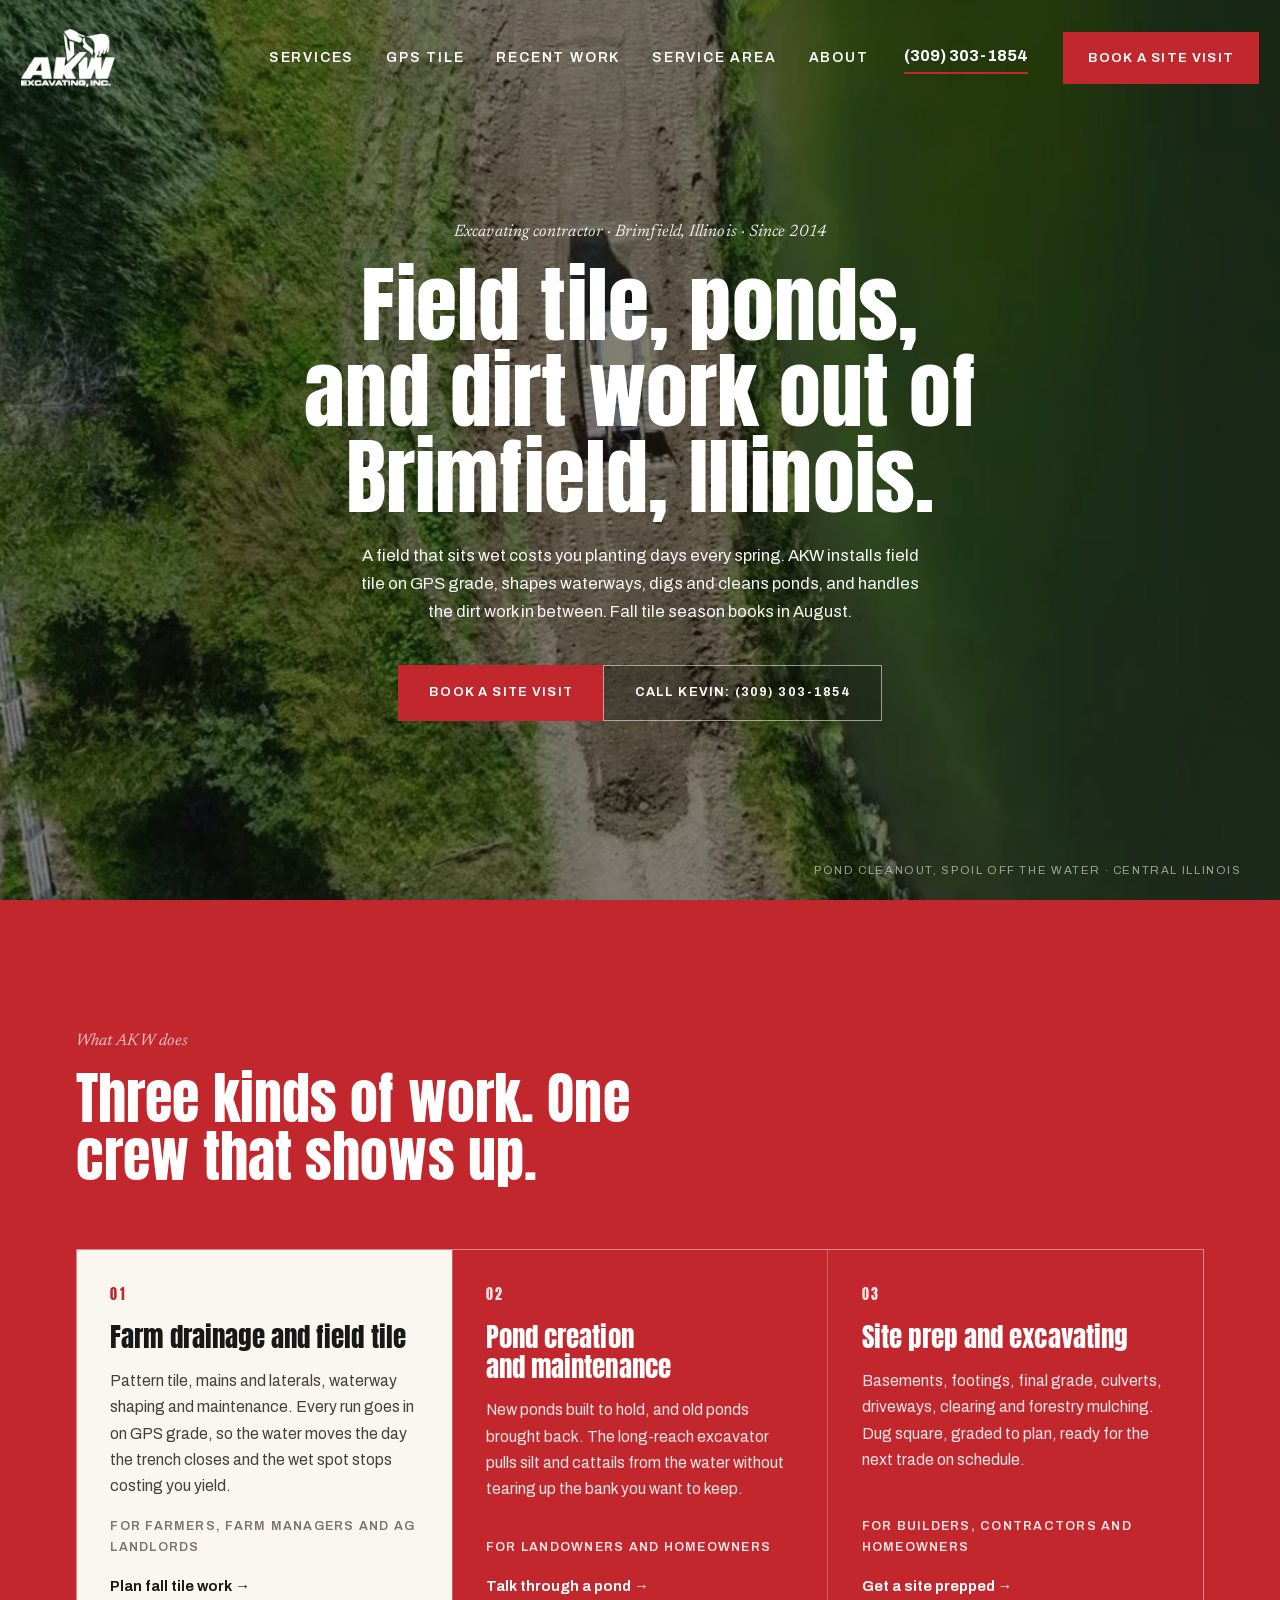
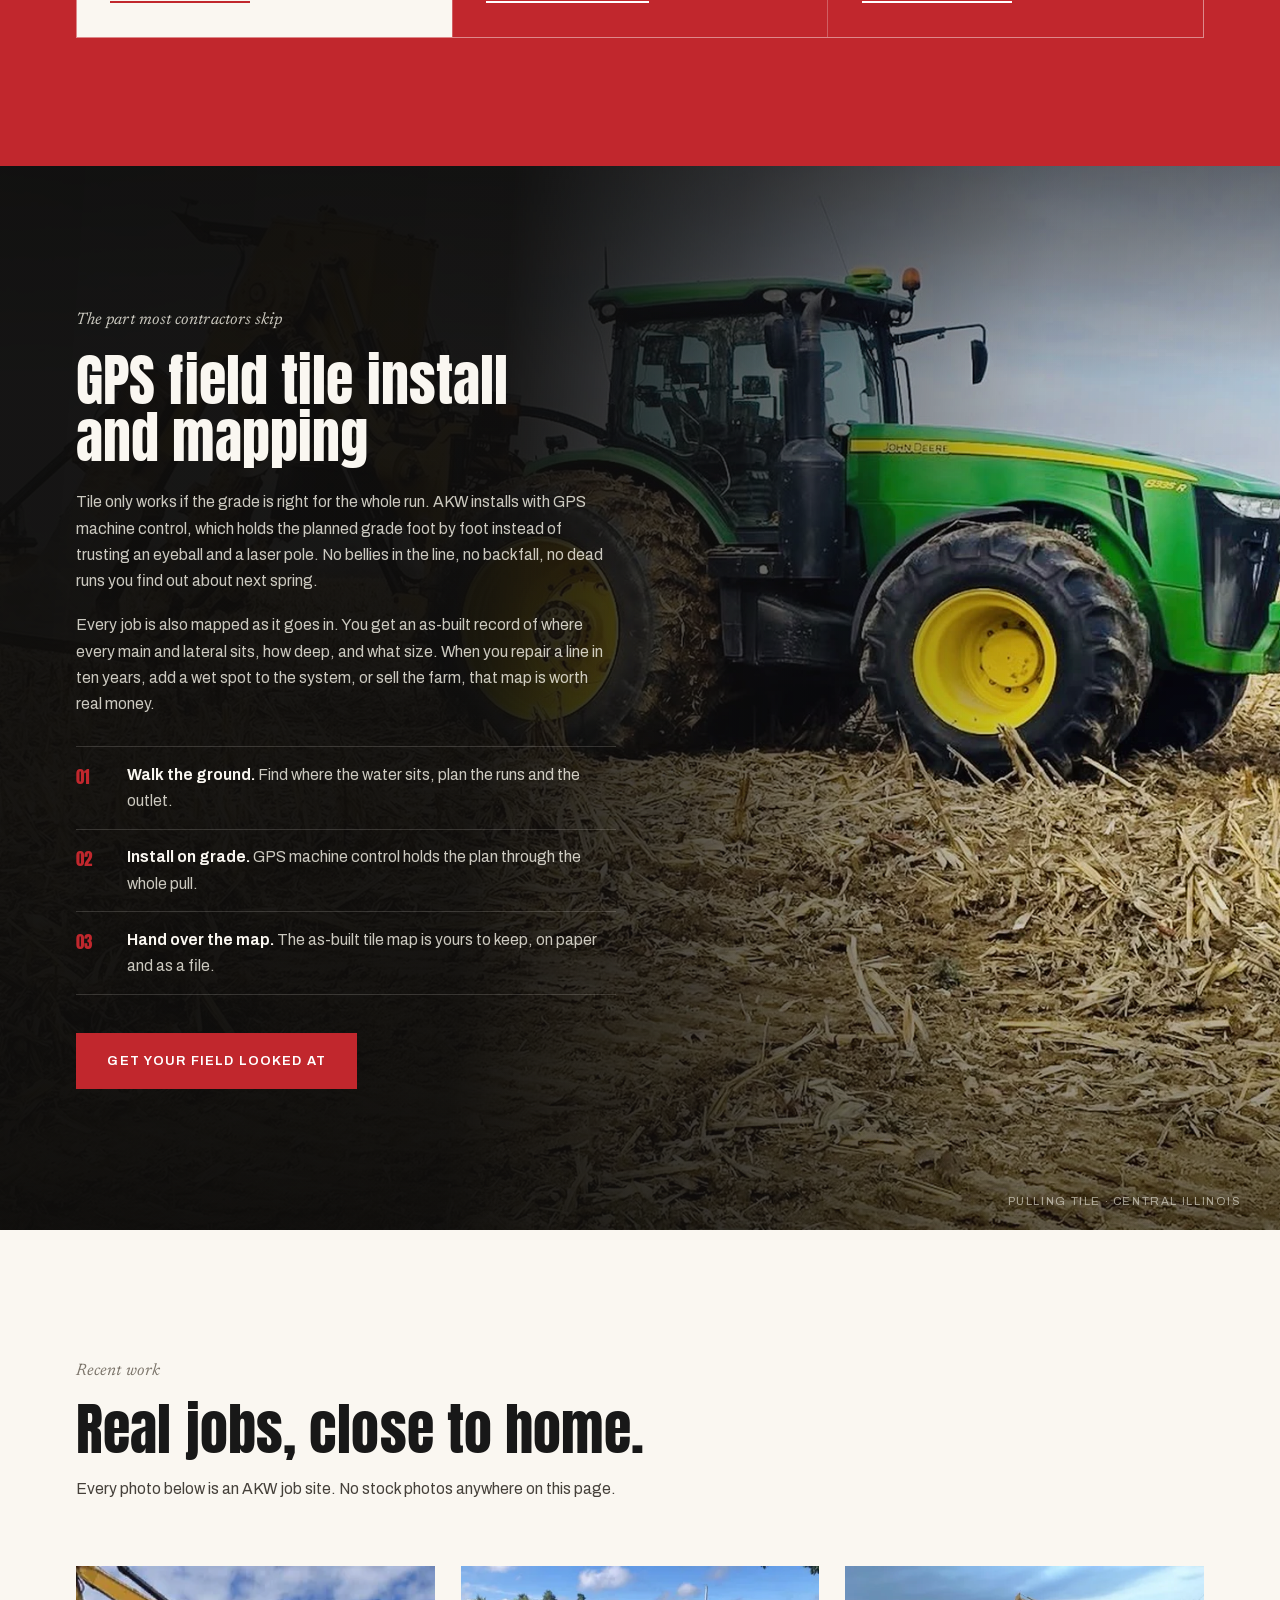
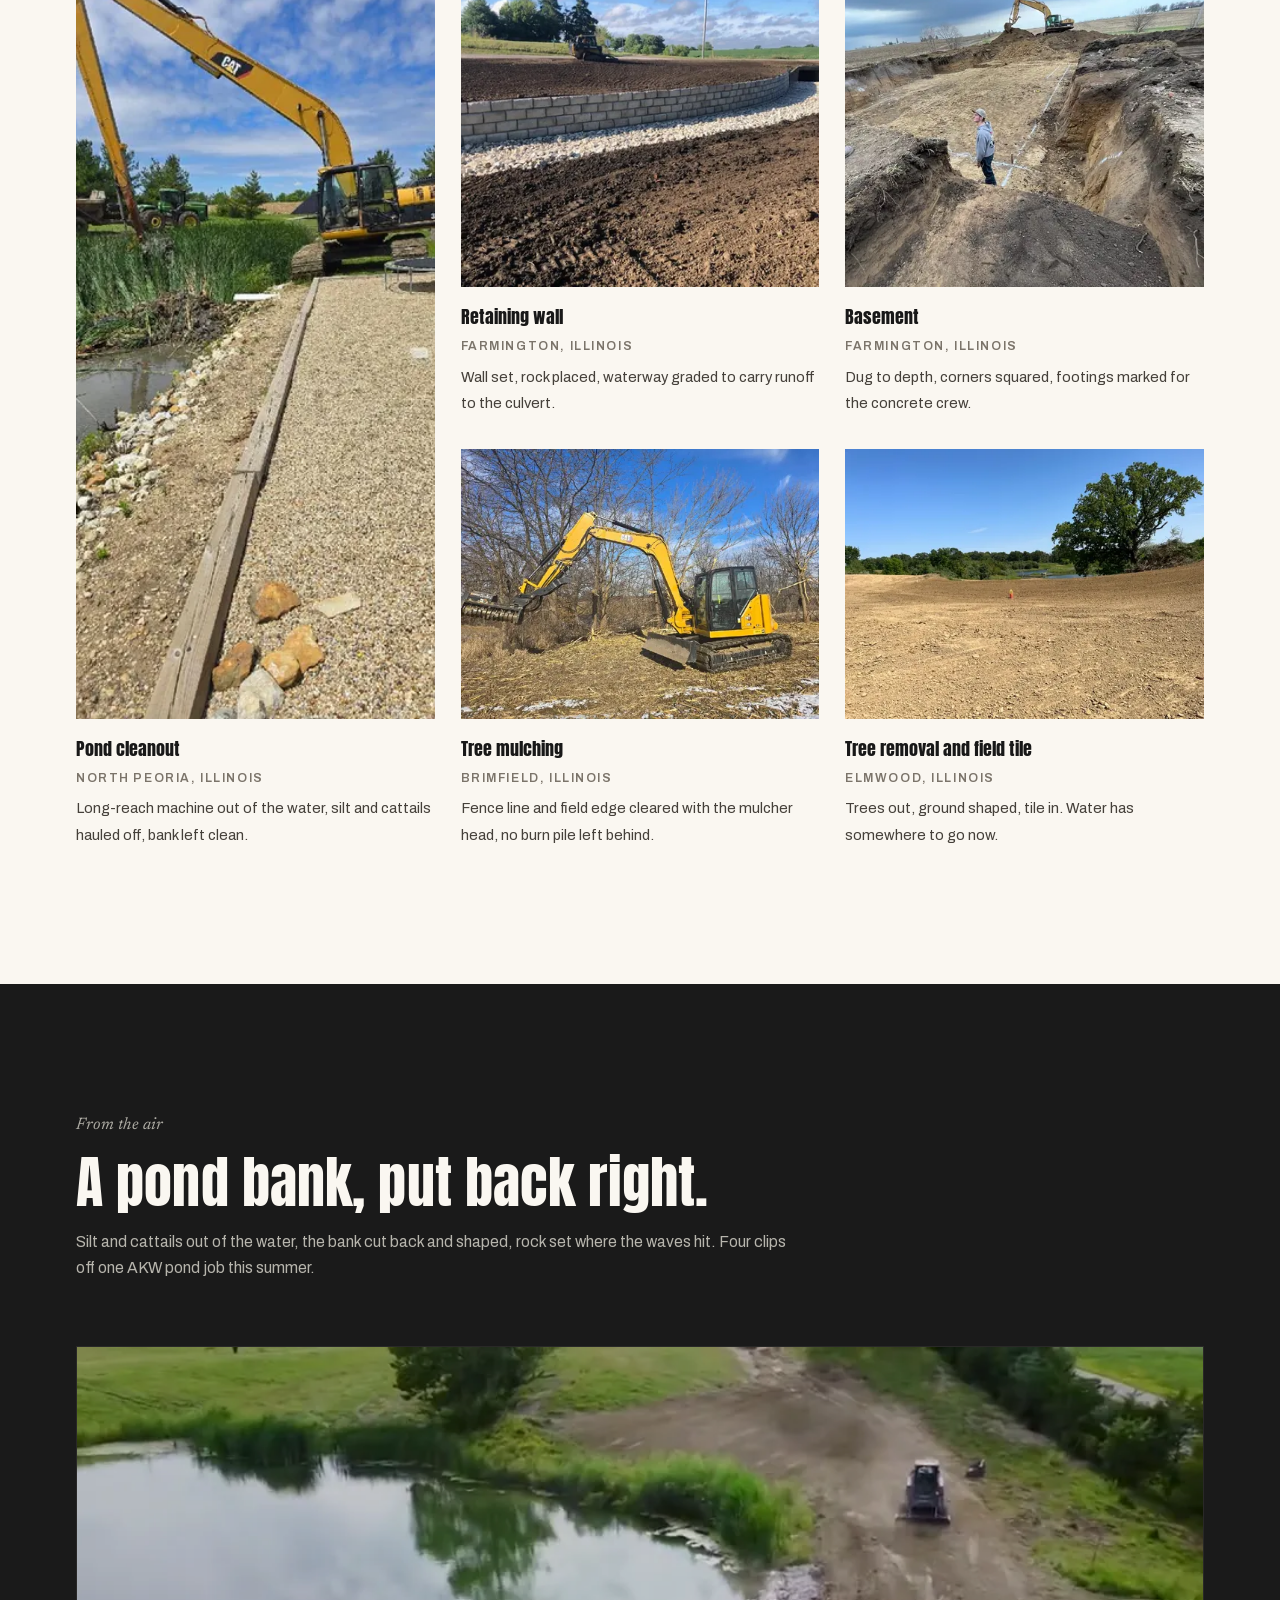
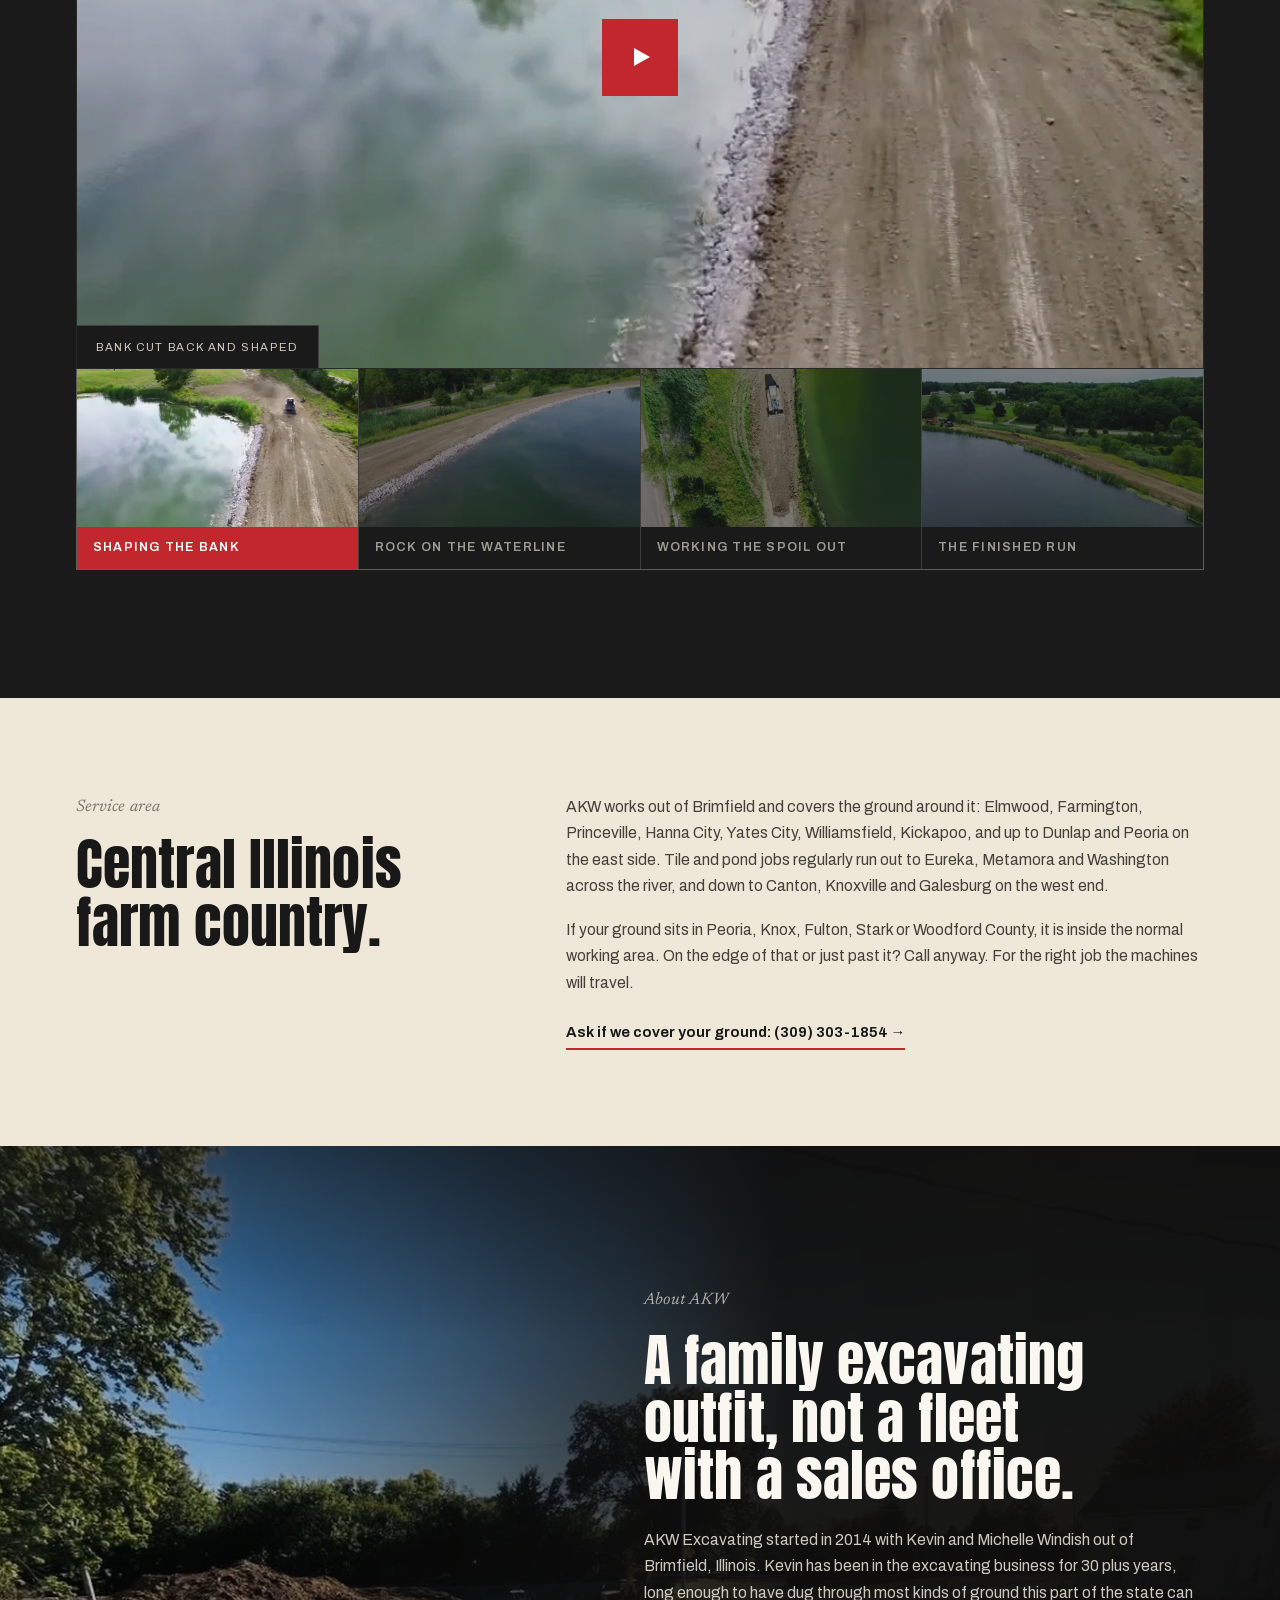
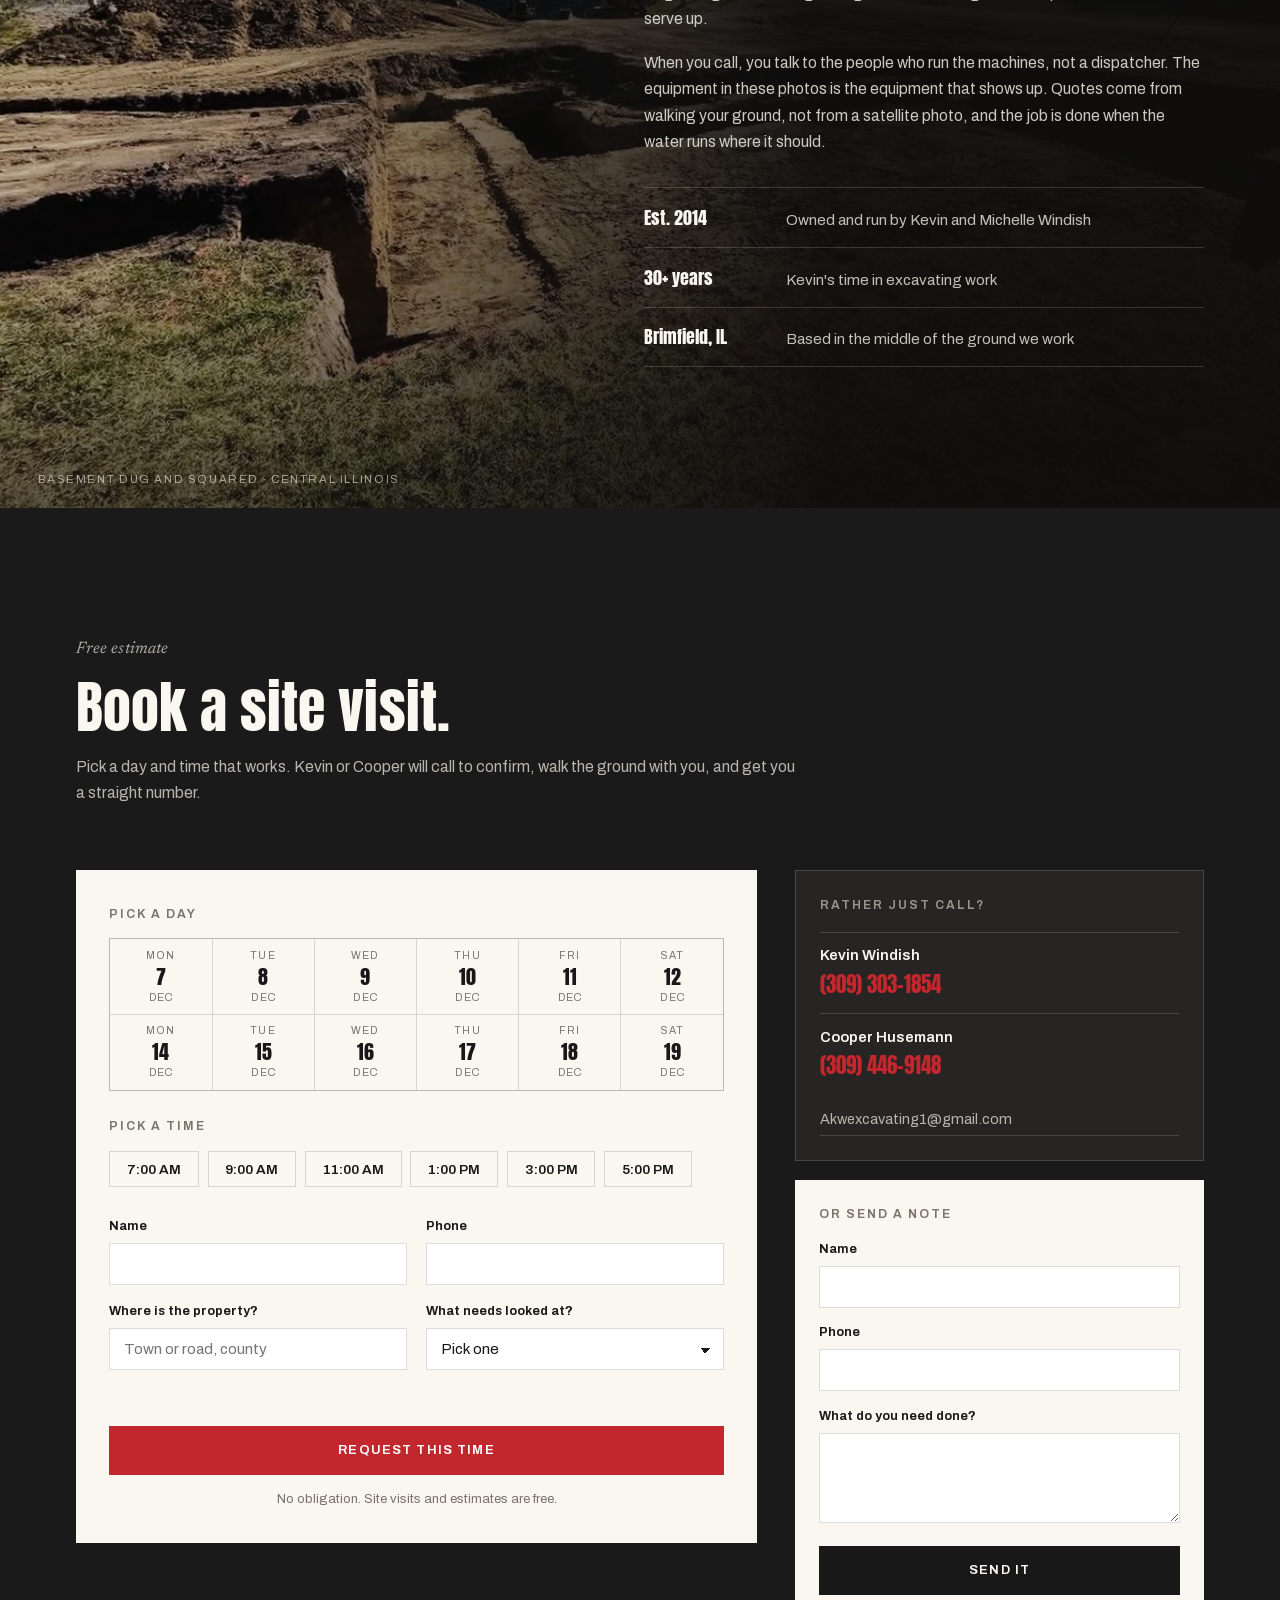
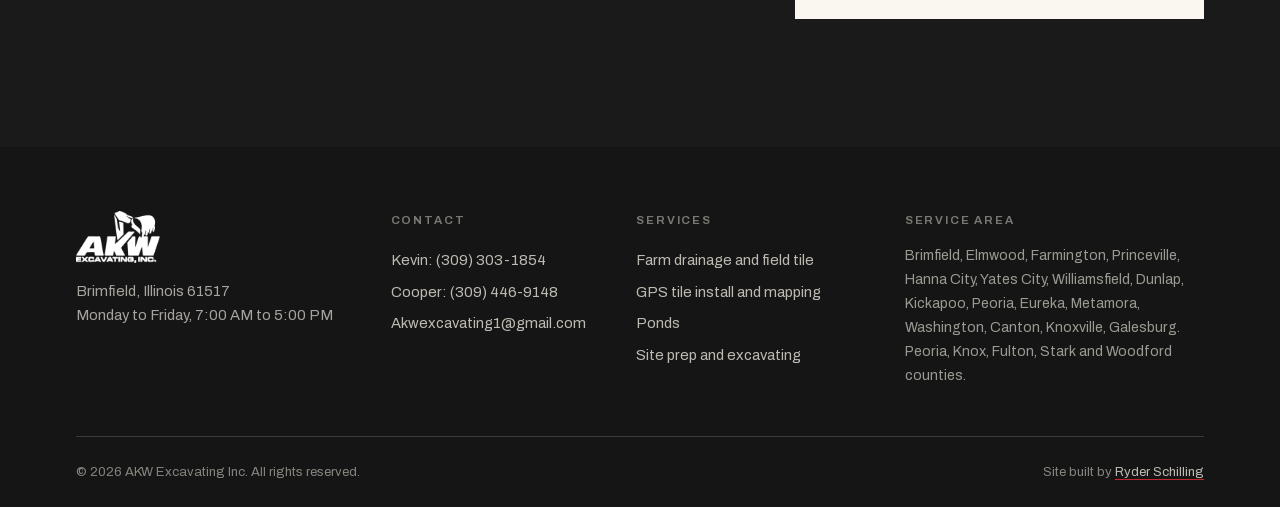
==== index.html @ ebb5728a "Add hero and pond video, new section backgrounds, Anton/Newsreader fonts - Autoplaying hero video wi" ====
<!doctype html>
<html lang="en">
<head>
  <meta charset="utf-8">
  <meta name="viewport" content="width=device-width, initial-scale=1">
  <!-- Swap BASE to https://akwexcavatinginc.com when the domain moves. It appears in: canonical, og:url, og:image, twitter:image, JSON-LD, sitemap.xml, robots.txt -->
  <title>Farm Drainage and Excavating in Brimfield, IL | AKW Excavating</title>
  <meta name="description" content="GPS field tile, waterways, ponds and site prep across Peoria, Knox, Fulton, Stark and Woodford counties. AKW Excavating, Brimfield IL. (309) 303-1854.">
  <link rel="canonical" href="https://akw-excavating.vercel.app/">

  <meta property="og:site_name" content="AKW Excavating Inc">
  <meta property="og:type" content="website">
  <meta property="og:locale" content="en_US">
  <meta property="og:title" content="Farm Drainage and Excavating in Brimfield, IL | AKW Excavating">
  <meta property="og:description" content="GPS field tile, waterways, ponds and site prep across Peoria, Knox, Fulton, Stark and Woodford counties. (309) 303-1854.">
  <meta property="og:url" content="https://akw-excavating.vercel.app/">
  <meta property="og:image" content="https://akw-excavating.vercel.app/assets/img/og-card.jpg">
  <meta property="og:image:width" content="1200">
  <meta property="og:image:height" content="630">
  <meta property="og:image:alt" content="AKW Excavating dozer grading a drainage waterway beside a new retaining wall outside Farmington, Illinois">

  <meta name="twitter:card" content="summary_large_image">
  <meta name="twitter:title" content="Farm Drainage and Excavating in Brimfield, IL | AKW Excavating">
  <meta name="twitter:description" content="GPS field tile, waterways, ponds and site prep across Peoria, Knox, Fulton, Stark and Woodford counties. (309) 303-1854.">
  <meta name="twitter:image" content="https://akw-excavating.vercel.app/assets/img/og-card.jpg">

  <link rel="icon" type="image/svg+xml" href="favicon.svg">
  <link rel="preload" href="assets/fonts/anton-latin.woff2" as="font" type="font/woff2" crossorigin>
  <link rel="preload" href="assets/fonts/archivo-var-latin.woff2" as="font" type="font/woff2" crossorigin>
  <link rel="stylesheet" href="styles.css">

  <script type="application/ld+json">
  {
    "@context": "https://schema.org",
    "@type": "LocalBusiness",
    "@id": "https://akw-excavating.vercel.app/#business",
    "name": "AKW Excavating Inc",
    "url": "https://akw-excavating.vercel.app/",
    "image": "https://akw-excavating.vercel.app/assets/img/og-card.jpg",
    "telephone": "+13093031854",
    "email": "Akwexcavating1@gmail.com",
    "foundingDate": "2014",
    "description": "Excavating contractor in Brimfield, Illinois. Farm drainage, GPS field tile install and mapping, waterway maintenance, pond creation and cleanout, site prep and grading.",
    "address": {
      "@type": "PostalAddress",
      "addressLocality": "Brimfield",
      "addressRegion": "IL",
      "postalCode": "61517",
      "addressCountry": "US"
    },
    "geo": { "@type": "GeoCoordinates", "latitude": 40.8384, "longitude": -89.8815 },
    "openingHoursSpecification": [{
      "@type": "OpeningHoursSpecification",
      "dayOfWeek": ["Monday","Tuesday","Wednesday","Thursday","Friday"],
      "opens": "07:00",
      "closes": "17:00"
    }],
    "areaServed": [
      {"@type":"City","name":"Brimfield"},
      {"@type":"City","name":"Elmwood"},
      {"@type":"City","name":"Farmington"},
      {"@type":"City","name":"Princeville"},
      {"@type":"City","name":"Hanna City"},
      {"@type":"City","name":"Yates City"},
      {"@type":"City","name":"Williamsfield"},
      {"@type":"City","name":"Dunlap"},
      {"@type":"City","name":"Kickapoo"},
      {"@type":"City","name":"Peoria"},
      {"@type":"City","name":"Eureka"},
      {"@type":"City","name":"Metamora"},
      {"@type":"City","name":"Washington"},
      {"@type":"City","name":"Canton"},
      {"@type":"City","name":"Knoxville"},
      {"@type":"City","name":"Galesburg"},
      {"@type":"AdministrativeArea","name":"Peoria County"},
      {"@type":"AdministrativeArea","name":"Knox County"},
      {"@type":"AdministrativeArea","name":"Fulton County"},
      {"@type":"AdministrativeArea","name":"Stark County"},
      {"@type":"AdministrativeArea","name":"Woodford County"}
    ]
  }
  </script>
  <script type="application/ld+json">
  {
    "@context": "https://schema.org",
    "@type": "WebSite",
    "name": "AKW Excavating Inc",
    "url": "https://akw-excavating.vercel.app/"
  }
  </script>
  <script type="application/ld+json">
  [
    {
      "@context": "https://schema.org",
      "@type": "Service",
      "name": "Farm Drainage and Field Tile",
      "serviceType": "Farm drainage, field tile installation, GPS tile mapping, waterway maintenance",
      "provider": { "@id": "https://akw-excavating.vercel.app/#business" },
      "areaServed": "Peoria, Knox, Fulton, Stark and Woodford counties, Illinois",
      "description": "Pattern tile, mains and laterals installed on GPS grade, with an as-built tile map delivered on every job. Waterway shaping and maintenance."
    },
    {
      "@context": "https://schema.org",
      "@type": "Service",
      "name": "Pond Creation and Maintenance",
      "serviceType": "Pond construction, pond cleanout, shoreline repair",
      "provider": { "@id": "https://akw-excavating.vercel.app/#business" },
      "areaServed": "Peoria, Knox, Fulton, Stark and Woodford counties, Illinois",
      "description": "New pond builds, cleanouts with a long-reach excavator, silt and cattail removal, bank and shoreline repair."
    },
    {
      "@context": "https://schema.org",
      "@type": "Service",
      "name": "Site Prep, Grading and General Excavating",
      "serviceType": "Site preparation, basement excavation, grading, culverts, land clearing, tree mulching",
      "provider": { "@id": "https://akw-excavating.vercel.app/#business" },
      "areaServed": "Peoria, Knox, Fulton, Stark and Woodford counties, Illinois",
      "description": "Basements, footings, final grade, culverts, driveways, land clearing and forestry mulching for builders, contractors and homeowners."
    }
  ]
  </script>
  <script type="application/ld+json">
  {
    "@context": "https://schema.org",
    "@type": "VideoObject",
    "name": "Pond bank rebuild from the air, AKW Excavating",
    "description": "Aerial footage of an AKW Excavating pond job in central Illinois: silt and cattails removed, the bank cut back and shaped, and rock set at the waterline.",
    "thumbnailUrl": "https://akw-excavating.vercel.app/assets/img/pond-air-1-poster.webp",
    "uploadDate": "2026-08-11",
    "duration": "PT20S",
    "contentUrl": "https://akw-excavating.vercel.app/assets/video/pond-air-1.mp4",
    "publisher": { "@id": "https://akw-excavating.vercel.app/#business" }
  }
  </script>
</head>
<body>
<a class="skip" href="#main">Skip to content</a>

<header class="nav" id="nav">
  <div class="container nav__inner">
    <a href="#top" class="nav__logo" aria-label="AKW Excavating home">
      <img class="nav__logo-light" src="assets/img/akw-logo-white.png" alt="AKW Excavating Inc" width="560" height="346">
      <img class="nav__logo-dark" src="assets/img/akw-logo.png" alt="" aria-hidden="true" width="560" height="346">
    </a>
    <nav class="nav__links" aria-label="Main">
      <a href="#services">Services</a>
      <a href="#gps">GPS Tile</a>
      <a href="#work">Recent Work</a>
      <a href="#area">Service Area</a>
      <a href="#about">About</a>
    </nav>
    <a href="tel:+13093031854" class="nav__phone">(309) 303-1854</a>
    <a href="#book" class="btn btn--accent nav__cta">Book a site visit</a>
    <button class="nav__burger" id="burger" aria-label="Open menu" aria-expanded="false" aria-controls="mobilemenu">
      <span></span><span></span><span></span>
    </button>
  </div>
</header>

<div class="mmenu" id="mobilemenu" hidden>
  <nav aria-label="Mobile">
    <a href="#services">Services</a>
    <a href="#gps">GPS Tile</a>
    <a href="#work">Recent Work</a>
    <a href="#area">Service Area</a>
    <a href="#about">About</a>
    <a href="#book" class="mmenu__book">Book a site visit</a>
    <a href="tel:+13093031854" class="mmenu__phone">Call Kevin: (309) 303-1854</a>
  </nav>
</div>

<main id="main">

  <!-- ============ HERO ============ -->
  <section class="hero" id="top">
    <picture class="hero__media">
      <source media="(max-width: 640px)" srcset="assets/img/hero-mobile-720.webp" type="image/webp">
      <source srcset="assets/img/hero-still-640.webp 640w, assets/img/hero-still-1200.webp 1200w" sizes="100vw" type="image/webp">
      <img src="assets/img/hero-still-1200.jpg" alt="Aerial view straight down on a dozer pushing pond spoil back off the water along a rebuilt bank, central Illinois" width="1200" height="668" fetchpriority="high">
    </picture>
    <video class="hero__video" id="heroVideo" poster="assets/img/hero-still-1200.webp" width="1200" height="668" muted loop playsinline preload="none" aria-hidden="true" tabindex="-1"></video>
    <div class="hero__scrim" aria-hidden="true"></div>
    <div class="container hero__content">
      <p class="eyebrow">Excavating contractor · Brimfield, Illinois · Since 2014</p>
      <h1>Field tile, ponds, and dirt work out of Brimfield, Illinois.</h1>
      <p class="hero__sub">A field that sits wet costs you planting days every spring. AKW installs field tile on GPS grade, shapes waterways, digs and cleans ponds, and handles the dirt work in between. Fall tile season books in August.</p>
      <div class="hero__actions">
        <a href="#book" class="btn btn--accent">Book a site visit</a>
        <a href="tel:+13093031854" class="btn btn--line">Call Kevin: (309) 303-1854</a>
      </div>
    </div>
    <p class="hero__tag" id="heroTag">Pond cleanout, spoil off the water · Central Illinois</p>
  </section>

  <!-- ============ SERVICE PILLARS ============ -->
  <section class="services" id="services">
    <div class="container">
      <div class="section-head" data-reveal>
        <p class="eyebrow">What AKW does</p>
        <h2>Three kinds of work. One crew that shows up.</h2>
      </div>
      <div class="services__grid">
        <article class="svc svc--lead" data-reveal>
          <p class="svc__num">01</p>
          <h3>Farm drainage and field tile</h3>
          <p>Pattern tile, mains and laterals, waterway shaping and maintenance. Every run goes in on GPS grade, so the water moves the day the trench closes and the wet spot stops costing you yield.</p>
          <p class="svc__for">For farmers, farm managers and ag landlords</p>
          <a class="link-arrow" href="#book">Plan fall tile work<span aria-hidden="true"> &rarr;</span></a>
        </article>
        <article class="svc" data-reveal>
          <p class="svc__num">02</p>
          <h3>Pond creation and maintenance</h3>
          <p>New ponds built to hold, and old ponds brought back. The long-reach excavator pulls silt and cattails from the water without tearing up the bank you want to keep.</p>
          <p class="svc__for">For landowners and homeowners</p>
          <a class="link-arrow" href="#book">Talk through a pond<span aria-hidden="true"> &rarr;</span></a>
        </article>
        <article class="svc" data-reveal>
          <p class="svc__num">03</p>
          <h3>Site prep and excavating</h3>
          <p>Basements, footings, final grade, culverts, driveways, clearing and forestry mulching. Dug square, graded to plan, ready for the next trade on schedule.</p>
          <p class="svc__for">For builders, contractors and homeowners</p>
          <a class="link-arrow" href="#book">Get a site prepped<span aria-hidden="true"> &rarr;</span></a>
        </article>
      </div>
    </div>
  </section>

  <!-- ============ GPS TILE ============ -->
  <section class="gps" id="gps">
    <picture class="gps__bg">
      <source srcset="assets/img/gps-bg-1000.webp 1000w, assets/img/gps-bg-1600.webp 1600w" sizes="100vw" type="image/webp">
      <img src="assets/img/gps-bg-1400.jpg" alt="John Deere tractor pulling a tile plow through corn stubble, installing field tile on central Illinois farm ground" width="1600" height="1208" loading="lazy">
    </picture>
    <div class="gps__scrim" aria-hidden="true"></div>
    <div class="container gps__inner">
      <div class="gps__copy" data-reveal>
        <p class="eyebrow eyebrow--light">The part most contractors skip</p>
        <h2>GPS field tile install and mapping</h2>
        <p>Tile only works if the grade is right for the whole run. AKW installs with GPS machine control, which holds the planned grade foot by foot instead of trusting an eyeball and a laser pole. No bellies in the line, no backfall, no dead runs you find out about next spring.</p>
        <p>Every job is also mapped as it goes in. You get an as-built record of where every main and lateral sits, how deep, and what size. When you repair a line in ten years, add a wet spot to the system, or sell the farm, that map is worth real money.</p>
        <ol class="gps__steps">
          <li><strong>Walk the ground.</strong> Find where the water sits, plan the runs and the outlet.</li>
          <li><strong>Install on grade.</strong> GPS machine control holds the plan through the whole pull.</li>
          <li><strong>Hand over the map.</strong> The as-built tile map is yours to keep, on paper and as a file.</li>
        </ol>
        <a href="#book" class="btn btn--accent">Get your field looked at</a>
      </div>
    </div>
    <p class="gps__tag">Pulling tile · Central Illinois</p>
  </section>

  <!-- ============ RECENT WORK ============ -->
  <section class="work" id="work">
    <div class="container">
      <div class="section-head" data-reveal>
        <p class="eyebrow">Recent work</p>
        <h2>Real jobs, close to home.</h2>
        <p class="section-sub">Every photo below is an AKW job site. No stock photos anywhere on this page.</p>
      </div>
      <div class="work__grid">
        <figure class="job job--tall" data-reveal>
          <img src="assets/img/pond-cleanout-north-peoria-760.webp" srcset="assets/img/pond-cleanout-north-peoria-480.webp 480w, assets/img/pond-cleanout-north-peoria-760.webp 760w" sizes="(max-width: 700px) 94vw, 32vw" alt="CAT 325D long-reach excavator pulling silt and cattails from a pond edge in North Peoria, Illinois, with a tractor and dump cart hauling spoil behind" width="720" height="960" loading="lazy">
          <figcaption><strong>Pond cleanout</strong><span>North Peoria, Illinois</span><em>Long-reach machine out of the water, silt and cattails hauled off, bank left clean.</em></figcaption>
        </figure>
        <figure class="job" data-reveal>
          <img src="assets/img/retaining-wall-farmington-760.webp" srcset="assets/img/retaining-wall-farmington-480.webp 480w, assets/img/retaining-wall-farmington-760.webp 760w" sizes="(max-width: 700px) 94vw, 32vw" alt="Curved block retaining wall with rock backfill along a freshly graded waterway and culvert outside Farmington, Illinois" width="760" height="570" loading="lazy">
          <figcaption><strong>Retaining wall</strong><span>Farmington, Illinois</span><em>Wall set, rock placed, waterway graded to carry runoff to the culvert.</em></figcaption>
        </figure>
        <figure class="job" data-reveal>
          <img src="assets/img/basement-farmington-760.webp" srcset="assets/img/basement-farmington-480.webp 480w, assets/img/basement-farmington-760.webp 760w" sizes="(max-width: 700px) 94vw, 32vw" alt="Basement excavation dug and squared with footing lines marked, excavator working the spoil pile behind, Farmington, Illinois" width="760" height="679" loading="lazy">
          <figcaption><strong>Basement</strong><span>Farmington, Illinois</span><em>Dug to depth, corners squared, footings marked for the concrete crew.</em></figcaption>
        </figure>
        <figure class="job" data-reveal>
          <img src="assets/img/tree-mulching-brimfield-760.webp" srcset="assets/img/tree-mulching-brimfield-480.webp 480w, assets/img/tree-mulching-brimfield-760.webp 760w" sizes="(max-width: 700px) 94vw, 32vw" alt="CAT 308 excavator with a forestry mulcher head clearing timber at a field edge in Brimfield, Illinois" width="760" height="570" loading="lazy">
          <figcaption><strong>Tree mulching</strong><span>Brimfield, Illinois</span><em>Fence line and field edge cleared with the mulcher head, no burn pile left behind.</em></figcaption>
        </figure>
        <figure class="job" data-reveal>
          <img src="assets/img/field-tile-elmwood-760.webp" srcset="assets/img/field-tile-elmwood-480.webp 480w, assets/img/field-tile-elmwood-760.webp 760w" sizes="(max-width: 700px) 94vw, 32vw" alt="Cleared and graded ground sloping to a farm pond after tree removal and field tile work in Elmwood, Illinois" width="760" height="570" loading="lazy">
          <figcaption><strong>Tree removal and field tile</strong><span>Elmwood, Illinois</span><em>Trees out, ground shaped, tile in. Water has somewhere to go now.</em></figcaption>
        </figure>
      </div>
    </div>
  </section>

  <!-- ============ AERIAL REEL ============ -->
  <section class="reel" id="reel">
    <div class="container">
      <div class="section-head section-head--light" data-reveal>
        <p class="eyebrow eyebrow--light">From the air</p>
        <h2>A pond bank, put back right.</h2>
        <p class="section-sub">Silt and cattails out of the water, the bank cut back and shaped, rock set where the waves hit. Four clips off one AKW pond job this summer.</p>
      </div>
      <div class="reel__stage" data-reveal>
        <video id="reelVideo" class="reel__video" poster="assets/img/pond-air-1-poster.webp" width="1000" height="552" muted loop playsinline preload="none" aria-label="Aerial footage of AKW Excavating rebuilding a pond bank"></video>
        <button type="button" class="reel__toggle" id="reelToggle" aria-label="Play the clip"><span aria-hidden="true"></span></button>
        <p class="reel__cap" id="reelCap">Bank cut back and shaped</p>
      </div>
      <ol class="reel__list" data-reveal>
          <li>
            <button type="button" class="rthumb is-active" aria-pressed="true" data-src="assets/video/pond-air-1.mp4" data-poster="assets/img/pond-air-1-poster.webp" data-cap="Bank cut back and shaped">
              <img src="assets/img/pond-air-1-thumb.webp" alt="" width="440" height="242" loading="lazy">
              <span class="rthumb__t">Shaping the bank</span>
            </button>
          </li>
          <li>
            <button type="button" class="rthumb" aria-pressed="false" data-src="assets/video/pond-air-2.mp4" data-poster="assets/img/pond-air-2-poster.webp" data-cap="Rock set where the water hits">
              <img src="assets/img/pond-air-2-thumb.webp" alt="" width="440" height="242" loading="lazy">
              <span class="rthumb__t">Rock on the waterline</span>
            </button>
          </li>
          <li>
            <button type="button" class="rthumb" aria-pressed="false" data-src="assets/video/pond-air-3.mp4" data-poster="assets/img/pond-air-3-poster.webp" data-cap="Spoil pushed back off the water">
              <img src="assets/img/pond-air-3-thumb.webp" alt="" width="440" height="246" loading="lazy">
              <span class="rthumb__t">Working the spoil out</span>
            </button>
          </li>
          <li>
            <button type="button" class="rthumb" aria-pressed="false" data-src="assets/video/pond-air-4.mp4" data-poster="assets/img/pond-air-4-poster.webp" data-cap="The finished bank, end to end">
              <img src="assets/img/pond-air-4-thumb.webp" alt="" width="440" height="242" loading="lazy">
              <span class="rthumb__t">The finished run</span>
            </button>
          </li>
      </ol>
    </div>
  </section>

  <!-- ============ SERVICE AREA ============ -->
  <section class="area" id="area">
    <div class="container area__inner">
      <div data-reveal>
        <p class="eyebrow">Service area</p>
        <h2>Central Illinois farm country.</h2>
      </div>
      <div class="area__copy" data-reveal>
        <p>AKW works out of Brimfield and covers the ground around it: Elmwood, Farmington, Princeville, Hanna City, Yates City, Williamsfield, Kickapoo, and up to Dunlap and Peoria on the east side. Tile and pond jobs regularly run out to Eureka, Metamora and Washington across the river, and down to Canton, Knoxville and Galesburg on the west end.</p>
        <p>If your ground sits in Peoria, Knox, Fulton, Stark or Woodford County, it is inside the normal working area. On the edge of that or just past it? Call anyway. For the right job the machines will travel.</p>
        <a href="tel:+13093031854" class="link-arrow">Ask if we cover your ground: (309) 303-1854<span aria-hidden="true"> &rarr;</span></a>
      </div>
    </div>
  </section>

  <!-- ============ ABOUT ============ -->
  <section class="about" id="about">
    <picture class="about__bg">
      <source srcset="assets/img/about-bg-1000.webp 1000w, assets/img/about-bg-1600.webp 1600w" sizes="100vw" type="image/webp">
      <img src="assets/img/about-bg-1400.jpg" alt="Basement excavation dug square with footing shelves cut clean, a farmhouse and road behind it, central Illinois" width="1600" height="1026" loading="lazy">
    </picture>
    <div class="about__scrim" aria-hidden="true"></div>
    <div class="container about__inner">
      <div class="about__copy" data-reveal>
        <p class="eyebrow">About AKW</p>
        <h2>A family excavating outfit, not a fleet with a sales office.</h2>
        <p>AKW Excavating started in 2014 with Kevin and Michelle Windish out of Brimfield, Illinois. Kevin has been in the excavating business for 30 plus years, long enough to have dug through most kinds of ground this part of the state can serve up.</p>
        <p>When you call, you talk to the people who run the machines, not a dispatcher. The equipment in these photos is the equipment that shows up. Quotes come from walking your ground, not from a satellite photo, and the job is done when the water runs where it should.</p>
        <ul class="about__facts">
          <li><strong>Est. 2014</strong><span>Owned and run by Kevin and Michelle Windish</span></li>
          <li><strong>30+ years</strong><span>Kevin's time in excavating work</span></li>
          <li><strong>Brimfield, IL</strong><span>Based in the middle of the ground we work</span></li>
        </ul>
      </div>
    </div>
    <p class="about__tag">Basement dug and squared · Central Illinois</p>
  </section>

  <!-- ============ BOOKING ============ -->
  <section class="book" id="book">
    <div class="container">
      <div class="section-head section-head--light" data-reveal>
        <p class="eyebrow eyebrow--light">Free estimate</p>
        <h2>Book a site visit.</h2>
        <p class="section-sub">Pick a day and time that works. Kevin or Cooper will call to confirm, walk the ground with you, and get you a straight number.</p>
      </div>
      <div class="book__grid">
        <form class="booking" id="bookingForm" novalidate data-reveal>
          <fieldset class="booking__dates">
            <legend>Pick a day</legend>
            <div class="booking__days" id="dayGrid" role="listbox" aria-label="Available days"></div>
          </fieldset>
          <fieldset class="booking__times">
            <legend>Pick a time</legend>
            <div class="booking__slots" id="slotGrid" role="listbox" aria-label="Available times">
              <button type="button" class="slot" data-time="7:00 AM">7:00 AM</button>
              <button type="button" class="slot" data-time="9:00 AM">9:00 AM</button>
              <button type="button" class="slot" data-time="11:00 AM">11:00 AM</button>
              <button type="button" class="slot" data-time="1:00 PM">1:00 PM</button>
              <button type="button" class="slot" data-time="3:00 PM">3:00 PM</button>
              <button type="button" class="slot" data-time="5:00 PM">5:00 PM</button>
            </div>
          </fieldset>
          <div class="booking__fields">
            <div class="field">
              <label for="bname">Name</label>
              <input id="bname" name="name" type="text" autocomplete="name" required>
            </div>
            <div class="field">
              <label for="bphone">Phone</label>
              <input id="bphone" name="phone" type="tel" autocomplete="tel" inputmode="tel" required>
            </div>
            <div class="field">
              <label for="btown">Where is the property?</label>
              <input id="btown" name="town" type="text" placeholder="Town or road, county" required>
            </div>
            <div class="field">
              <label for="btype">What needs looked at?</label>
              <select id="btype" name="type" required>
                <option value="" selected disabled>Pick one</option>
                <option>Farm drainage or field tile</option>
                <option>Waterway</option>
                <option>Pond, new or cleanout</option>
                <option>Site prep, basement or grading</option>
                <option>Clearing or tree mulching</option>
                <option>Something else</option>
              </select>
            </div>
          </div>
          <p class="booking__picked" id="pickedLine" aria-live="polite"></p>
          <p class="booking__err" id="bookErr" role="alert" hidden>Pick a day and a time, and fill in your name, phone and property location.</p>
          <button type="submit" class="btn btn--accent booking__submit">Request this time</button>
          <p class="booking__note">No obligation. Site visits and estimates are free.</p>
        </form>
        <div class="book__aside" data-reveal>
          <div class="book__done" id="bookDone" hidden>
            <h3>Got it.</h3>
            <p id="bookDoneLine"></p>
            <p>Kevin or Cooper will call to confirm the time. If it is urgent, call now.</p>
          </div>
          <div class="phonecard">
            <p class="phonecard__label">Rather just call?</p>
            <a class="phonecard__num" href="tel:+13093031854">Kevin Windish<span>(309) 303-1854</span></a>
            <a class="phonecard__num" href="tel:+13094469148">Cooper Husemann<span>(309) 446-9148</span></a>
            <a class="phonecard__mail" href="mailto:Akwexcavating1@gmail.com">Akwexcavating1@gmail.com</a>
          </div>
          <form class="quickform" id="quickForm" novalidate>
            <p class="quickform__label">Or send a note</p>
            <div class="field">
              <label for="qname">Name</label>
              <input id="qname" name="name" type="text" autocomplete="name" required>
            </div>
            <div class="field">
              <label for="qphone">Phone</label>
              <input id="qphone" name="phone" type="tel" autocomplete="tel" inputmode="tel" required>
            </div>
            <div class="field">
              <label for="qmsg">What do you need done?</label>
              <textarea id="qmsg" name="message" rows="4" required></textarea>
            </div>
            <p class="booking__err" id="quickErr" role="alert" hidden>Fill in all three fields so we can call you back.</p>
            <button type="submit" class="btn btn--dark">Send it</button>
            <p class="quickform__done" id="quickDone" hidden>Sent. You will get a call back, usually same day.</p>
          </form>
        </div>
      </div>
    </div>
  </section>

</main>

<footer class="footer">
  <div class="container">
    <div class="footer__grid">
      <div>
        <span class="footer__logo"><img src="assets/img/akw-logo-white.png" alt="AKW Excavating Inc" width="560" height="346"></span>
        <p class="footer__addr">Brimfield, Illinois 61517</p>
        <p class="footer__hours">Monday to Friday, 7:00 AM to 5:00 PM</p>
      </div>
      <div>
        <p class="footer__head">Contact</p>
        <a href="tel:+13093031854">Kevin: (309) 303-1854</a>
        <a href="tel:+13094469148">Cooper: (309) 446-9148</a>
        <a href="mailto:Akwexcavating1@gmail.com">Akwexcavating1@gmail.com</a>
      </div>
      <div>
        <p class="footer__head">Services</p>
        <a href="#services">Farm drainage and field tile</a>
        <a href="#gps">GPS tile install and mapping</a>
        <a href="#services">Ponds</a>
        <a href="#services">Site prep and excavating</a>
      </div>
      <div>
        <p class="footer__head">Service area</p>
        <p class="footer__towns">Brimfield, Elmwood, Farmington, Princeville, Hanna City, Yates City, Williamsfield, Dunlap, Kickapoo, Peoria, Eureka, Metamora, Washington, Canton, Knoxville, Galesburg. Peoria, Knox, Fulton, Stark and Woodford counties.</p>
      </div>
    </div>
    <div class="footer__bottom">
      <p>&copy; <span id="year">2026</span> AKW Excavating Inc. All rights reserved.</p>
      <p>Site built by <a href="https://ryderschilling.com" rel="noopener">Ryder Schilling</a></p>
    </div>
  </div>
</footer>

<script src="script.js" defer></script>
</body>
</html>
---- styles.css ----
/* AKW Excavating · spec homepage · built by Ryder Schilling */

@font-face {
  font-family: 'Anton';
  src: url('assets/fonts/anton-latin.woff2') format('woff2');
  font-weight: 400;
  font-style: normal;
  font-display: swap;
}
@font-face {
  font-family: 'Newsreader';
  src: url('assets/fonts/newsreader-var-italic-latin.woff2') format('woff2');
  font-weight: 200 800;
  font-style: italic;
  font-display: swap;
}
@font-face {
  font-family: 'Archivo';
  src: url('assets/fonts/archivo-var-latin.woff2') format('woff2');
  font-weight: 100 900;
  font-style: normal;
  font-display: swap;
}

:root {
  --bg: #FAF7F1;
  --surface: #EFE7D8;
  --dark: #1A1A1A;
  --dark-2: #262523;
  --ink: #181818;
  --text: #45403A;
  --muted: #7B746A;
  --accent: #C1272D;
  --accent-deep: #9C1F24;
  --line: rgba(24, 24, 24, 0.15);
  --line-light: rgba(250, 247, 241, 0.16);
  --font-display: 'Anton', 'Arial Narrow', sans-serif;
  --font-accent: 'Newsreader', Georgia, 'Times New Roman', serif;
  --font-body: 'Archivo', 'Helvetica Neue', Arial, sans-serif;
  --s-2: 1rem;
  --s-3: 1.5rem;
  --s-4: 2rem;
  --s-6: 3rem;
  --s-8: 4rem;
  --s-12: 6rem;
  --s-16: 8rem;
  --container: 1240px;
}

*, *::before, *::after { margin: 0; padding: 0; box-sizing: border-box; }

html { font-size: 16px; scroll-behavior: smooth; }
@media (prefers-reduced-motion: reduce) { html { scroll-behavior: auto; } }

body {
  font-family: var(--font-body);
  background: var(--bg);
  color: var(--ink);
  line-height: 1.68;
  overflow-x: hidden;
  -webkit-font-smoothing: antialiased;
}

img, video { max-width: 100%; display: block; }
a { color: inherit; text-decoration: none; }
ul, ol { list-style: none; }
button { cursor: pointer; font-family: inherit; border: none; background: none; }
fieldset { border: none; }

.skip {
  position: absolute; left: -999px; top: 0; z-index: 300;
  background: var(--ink); color: var(--bg); padding: 0.6rem 1rem;
}
.skip:focus { left: 0; }

.container {
  width: 100%;
  max-width: var(--container);
  margin: 0 auto;
  padding: 0 clamp(1.25rem, 4.5vw, 3.5rem);
}

/* ---------- type ---------- */

h1, h2, h3 {
  font-family: var(--font-display);
  font-weight: 400;
  font-style: normal;
  line-height: 1.02;
  letter-spacing: 0.002em;
  text-wrap: balance;
}
h1 { font-size: clamp(2.6rem, 6.6vw, 5.4rem); font-weight: 400; }
h2 { font-size: clamp(2rem, 4.4vw, 3.6rem); font-weight: 400; }
h3 { font-size: clamp(1.35rem, 2.1vw, 1.8rem); font-weight: 400; line-height: 1.1; }

p { font-size: clamp(0.98rem, 1.15vw, 1.08rem); color: var(--text); }

.eyebrow {
  font-family: var(--font-accent);
  font-style: italic;
  font-size: clamp(1rem, 1.3vw, 1.15rem);
  font-weight: 400;
  letter-spacing: 0.005em;
  text-transform: none;
  color: var(--muted);
  margin-bottom: 0.9rem;
}
.eyebrow--light { color: rgba(244, 241, 230, 0.68); }

.section-head { max-width: 720px; margin-bottom: clamp(2.5rem, 5vw, 4rem); }
.section-head h2 { color: var(--ink); }
.section-head--light h2 { color: var(--bg); }
.section-sub { margin-top: 1.1rem; }
.section-head--light .section-sub { color: rgba(244, 241, 230, 0.72); }

/* ---------- buttons: square, no movement on hover ---------- */

.btn {
  display: inline-flex;
  align-items: center;
  justify-content: center;
  gap: 0.5rem;
  padding: 1.02rem 1.9rem;
  border-radius: 0;
  font-size: 0.8rem;
  font-weight: 650;
  letter-spacing: 0.09em;
  text-transform: uppercase;
  white-space: nowrap;
  border: 1px solid transparent;
  transition: background-color 0.22s ease, color 0.22s ease, border-color 0.22s ease, box-shadow 0.22s ease;
}
.btn--accent { background: var(--accent); color: #fff; border-color: var(--accent); }
.btn--accent:hover { background: var(--accent-deep); border-color: var(--accent-deep); }
.btn--line { background: rgba(20, 18, 16, 0.24); color: #fff; border-color: rgba(255, 255, 255, 0.55); }
.btn--line:hover { background: rgba(20, 18, 16, 0.5); border-color: #fff; }
.btn--dark { background: var(--ink); color: var(--bg); border-color: var(--ink); }
.btn--dark:hover { background: var(--dark-2); border-color: var(--dark-2); }

.link-arrow {
  display: inline-block;
  font-weight: 650;
  font-size: 0.92rem;
  color: var(--ink);
  border-bottom: 2px solid var(--accent);
  padding-bottom: 0.2rem;
  transition: border-color 0.2s ease, color 0.2s ease;
}
.link-arrow:hover { border-color: var(--ink); }

/* ---------- nav ---------- */

.nav {
  position: fixed;
  top: 0; left: 0; right: 0;
  z-index: 100;
  padding: 1.4rem 0;
  background: transparent;
  transition: padding 0.4s cubic-bezier(0.2, 0.7, 0.3, 1);
}
.nav.is-scrolled { padding: 0.95rem 0; }
.nav__inner {
  display: flex;
  align-items: center;
  gap: 2.2rem;
  padding: 0.35rem 0;
  border: 1px solid transparent;
  transition:
    background-color 0.4s ease,
    box-shadow 0.4s ease,
    border-color 0.4s ease,
    padding 0.4s cubic-bezier(0.2, 0.7, 0.3, 1);
}
.nav.is-scrolled .nav__inner {
  background: rgba(250, 247, 241, 0.97);
  backdrop-filter: blur(14px);
  -webkit-backdrop-filter: blur(14px);
  border-color: rgba(24, 24, 24, 0.09);
  box-shadow: 0 14px 34px rgba(18, 16, 15, 0.16);
  padding: 0.5rem clamp(0.9rem, 1.8vw, 1.5rem);
}
.nav__logo {
  margin-right: auto;
  display: flex;
  align-items: center;
  position: relative;
}
.nav__logo img { height: 58px; width: auto; display: block; transition: height 0.4s cubic-bezier(0.2, 0.7, 0.3, 1), opacity 0.3s ease; }
.nav__logo-dark { position: absolute; left: 0; top: 50%; transform: translateY(-50%); opacity: 0; }
.nav.is-scrolled .nav__logo img { height: 40px; }
.nav.is-scrolled .nav__logo-light { opacity: 0; }
.nav.is-scrolled .nav__logo-dark { opacity: 1; }
.nav__links { display: flex; gap: 2rem; }
.nav__links a {
  font-size: 0.86rem;
  font-weight: 600;
  letter-spacing: 0.13em;
  text-transform: uppercase;
  color: #fff;
  transition: color 0.25s ease, font-size 0.4s ease;
  white-space: nowrap;
}
.nav.is-scrolled .nav__links a { font-size: 0.78rem; color: var(--ink); }
.nav__links a:hover { color: var(--accent); }
.nav__phone {
  font-weight: 700;
  font-size: 1.02rem;
  color: #fff;
  border-bottom: 2px solid var(--accent);
  padding-bottom: 0.12rem;
  transition: color 0.25s ease, font-size 0.4s ease;
  white-space: nowrap;
}
.nav.is-scrolled .nav__phone { font-size: 0.95rem; color: var(--ink); }
.nav__phone:hover { color: var(--accent); }
.nav__cta { padding: 0.86rem 1.5rem; font-size: 0.82rem; transition: padding 0.4s ease, font-size 0.4s ease; }
.nav.is-scrolled .nav__cta { padding: 0.72rem 1.3rem; font-size: 0.78rem; }

.nav__burger { display: none; flex-direction: column; gap: 5px; padding: 6px; }
.nav__burger span { display: block; width: 26px; height: 2px; background: #fff; transition: transform 0.25s ease, opacity 0.25s ease; }
.nav.is-scrolled .nav__burger span { background: var(--ink); }
.nav__burger.is-open span:nth-child(1) { transform: translateY(7px) rotate(45deg); }
.nav__burger.is-open span:nth-child(2) { opacity: 0; }
.nav__burger.is-open span:nth-child(3) { transform: translateY(-7px) rotate(-45deg); }

.mmenu {
  position: fixed; inset: 0; z-index: 90;
  background: var(--dark);
  padding: 6.4rem clamp(1.25rem, 6vw, 3rem) 2rem;
}
.mmenu nav { display: flex; flex-direction: column; gap: 0.4rem; }
.mmenu a {
  font-family: var(--font-display);
  font-weight: 400;
  font-size: 1.7rem;
  color: var(--bg);
  padding: 0.55rem 0;
  border-bottom: 1px solid var(--line-light);
}
.mmenu__book { color: var(--accent) !important; }
.mmenu__phone { font-family: var(--font-body) !important; font-size: 1.05rem !important; font-weight: 700; border-bottom: none !important; margin-top: 0.8rem; }

/* ---------- hero ---------- */

.hero {
  position: relative;
  min-height: 100svh;
  display: flex;
  align-items: center;
  overflow: hidden;
  background: var(--dark);
}
.hero__media, .hero__media img {
  position: absolute; inset: 0;
  width: 100%; height: 100%;
  object-fit: cover;
}
.hero__scrim {
  position: absolute; inset: 0;
  /* flat wash only. no gradients, so the frame never reads as a fade */
  background: rgba(18, 16, 15, 0.52);
}
.hero__content {
  position: relative;
  z-index: 2;
  text-align: center;
  padding-top: 7rem;
  padding-bottom: 4.5rem;
}
.hero__content .eyebrow { color: rgba(255, 255, 255, 0.88); }
.hero__content h1 { color: #fff; max-width: 21ch; margin-inline: auto; }
.hero__sub {
  color: rgba(255, 255, 255, 0.95);
  max-width: 58ch;
  margin: 1.4rem auto 2.4rem;
  font-size: clamp(1rem, 1.3vw, 1.14rem);
}
.hero__actions { display: flex; flex-wrap: wrap; justify-content: center; }
.hero__actions .btn + .btn { margin-left: -1px; }
.hero__tag {
  position: absolute;
  right: clamp(1.25rem, 3vw, 2.5rem);
  bottom: 1.2rem;
  z-index: 2;
  font-size: 0.72rem;
  letter-spacing: 0.14em;
  text-transform: uppercase;
  color: rgba(244, 241, 230, 0.6);
}

.hero__video {
  position: absolute;
  inset: 0;
  width: 100%;
  height: 100%;
  object-fit: cover;
  opacity: 0;
  transition: opacity 1s ease;
  pointer-events: none;
  z-index: 0;
}
.hero__video.is-on { opacity: 1; }

/* ---------- services ---------- */

.services { padding: var(--s-16) 0; background: var(--accent); }
.services .section-head h2 { color: #fff; }
.services .eyebrow { color: rgba(255, 255, 255, 0.72); }
.services__grid {
  display: grid;
  grid-template-columns: repeat(3, 1fr);
  gap: 1px;
  background: rgba(255, 255, 255, 0.26);
  border: 1px solid rgba(255, 255, 255, 0.26);
}
.svc {
  background: var(--accent);
  padding: clamp(1.6rem, 2.6vw, 2.6rem);
  display: flex;
  flex-direction: column;
  gap: 1rem;
  transition: background-color 0.25s ease;
}
.svc:hover { background: var(--accent-deep); }
.svc h3 { color: #fff; }
.svc p { color: rgba(255, 255, 255, 0.88); }
.svc__num { font-family: var(--font-display); font-weight: 400; font-size: 0.85rem; letter-spacing: 0.18em; color: rgba(255, 255, 255, 0.66); }
.svc__for { font-size: 0.78rem; letter-spacing: 0.1em; text-transform: uppercase; font-weight: 600; color: rgba(255, 255, 255, 0.6); margin-top: auto; }
.svc .link-arrow { align-self: flex-start; color: #fff; border-color: #fff; }
.svc .link-arrow:hover { border-color: rgba(255, 255, 255, 0.5); }
/* lead card inverts to a white plate so farm drainage leads the eye */
.svc--lead { background: var(--bg); }
.svc--lead:hover { background: #fff; }
.svc--lead h3 { color: var(--ink); }
.svc--lead p { color: var(--text); }
.svc--lead .svc__num { color: var(--accent); }
.svc--lead .svc__for { color: var(--muted); }
.svc--lead .link-arrow { color: var(--ink); border-color: var(--accent); }
.svc--lead .link-arrow:hover { border-color: var(--ink); }

/* ---------- gps ---------- */

.gps {
  position: relative;
  background: var(--dark);
  padding: clamp(6rem, 11vw, 10rem) 0;
  overflow: hidden;
  isolation: isolate;
}
.gps__bg, .gps__bg img {
  position: absolute; inset: 0;
  width: 100%; height: 100%;
  object-fit: cover;
  object-position: 74% 64%;
  z-index: -2;
}
.gps__scrim {
  position: absolute; inset: 0;
  z-index: -1;
  background:
    linear-gradient(94deg, rgba(14, 13, 12, 0.96) 0%, rgba(14, 13, 12, 0.95) 38%, rgba(14, 13, 12, 0.68) 55%, rgba(14, 13, 12, 0.18) 78%, rgba(14, 13, 12, 0.05) 100%),
    linear-gradient(to bottom, rgba(14, 13, 12, 0.5) 0%, rgba(14, 13, 12, 0) 20%, rgba(14, 13, 12, 0) 70%, rgba(14, 13, 12, 0.55) 100%);
}
.gps__inner { position: relative; }
.gps__copy { max-width: 540px; }
.gps h2 { color: var(--bg); margin-bottom: 1.4rem; }
.gps__copy p { color: rgba(244, 241, 230, 0.82); margin-bottom: 1.1rem; }
.gps__steps { margin: 1.8rem 0 2.4rem; counter-reset: step; }
.gps__steps li {
  counter-increment: step;
  position: relative;
  padding: 0.9rem 0 0.9rem 3.2rem;
  border-top: 1px solid var(--line-light);
  color: rgba(244, 241, 230, 0.82);
  font-size: 0.98rem;
}
.gps__steps li:last-child { border-bottom: 1px solid var(--line-light); }
.gps__steps li::before {
  content: counter(step, decimal-leading-zero);
  position: absolute; left: 0; top: 0.95rem;
  font-family: var(--font-display);
  font-weight: 400;
  color: var(--accent);
  font-size: 1.05rem;
}
.gps__steps strong { color: var(--bg); font-weight: 650; }
.gps__tag {
  position: absolute;
  right: clamp(1.25rem, 3vw, 2.5rem);
  bottom: 1.2rem;
  font-size: 0.72rem;
  letter-spacing: 0.14em;
  text-transform: uppercase;
  color: rgba(244, 241, 230, 0.6);
}

/* ---------- work ---------- */

.work { padding: var(--s-16) 0; }
.work__grid {
  display: grid;
  grid-template-columns: repeat(3, 1fr);
  gap: clamp(1.1rem, 2vw, 1.8rem);
}
.job { display: flex; flex-direction: column; }
.job--tall { grid-row: span 2; }
.job img {
  width: 100%;
  height: 100%;
  min-height: 0;
  object-fit: cover;
  flex: 1;
}
.job figcaption { padding: 0.95rem 0 0.4rem; }
.job figcaption strong {
  display: block;
  font-family: var(--font-display);
  font-weight: 400;
  font-size: 1.12rem;
  color: var(--ink);
}
.job figcaption span {
  display: block;
  font-size: 0.76rem;
  font-weight: 600;
  letter-spacing: 0.13em;
  text-transform: uppercase;
  color: var(--muted);
  margin: 0.25rem 0 0.45rem;
}
.job figcaption em { font-style: normal; font-size: 0.92rem; color: var(--text); }

/* ---------- aerial reel ---------- */

.reel { background: var(--dark); padding: var(--s-16) 0; }
.reel__stage { position: relative; background: #000; border: 1px solid var(--line-light); }
.reel__video {
  width: 100%;
  aspect-ratio: 1000 / 552;
  height: auto;
  object-fit: cover;
  background: #000 center/cover no-repeat;
  display: block;
}
.reel__toggle {
  position: absolute;
  inset: 0;
  display: grid;
  place-items: center;
  background: rgba(0, 0, 0, 0.18);
  transition: background-color 0.25s ease, opacity 0.25s ease;
}
.reel__toggle span {
  width: clamp(3.6rem, 6vw, 5rem);
  height: clamp(3.6rem, 6vw, 5rem);
  background: var(--accent);
  display: grid;
  place-items: center;
  transition: background-color 0.2s ease, transform 0.2s ease;
}
.reel__toggle span::after {
  content: "";
  border-style: solid;
  border-width: 0.62rem 0 0.62rem 1.02rem;
  border-color: transparent transparent transparent #fff;
  margin-left: 0.22rem;
}
.reel__toggle:hover span { background: var(--accent-deep); transform: scale(1.06); }
.reel__toggle.is-hidden { opacity: 0; pointer-events: none; }
.reel__stage.is-playing:hover .reel__toggle { opacity: 1; pointer-events: auto; background: rgba(0, 0, 0, 0.28); }
.reel__stage.is-playing:hover .reel__toggle span::after {
  border-width: 0;
  width: 0.95rem;
  height: 1.2rem;
  margin-left: 0;
  border-left: 0.3rem solid #fff;
  border-right: 0.3rem solid #fff;
}
.reel__cap {
  position: absolute;
  left: 0; bottom: 0;
  background: var(--dark);
  color: rgba(244, 241, 230, 0.82);
  font-size: 0.72rem;
  letter-spacing: 0.14em;
  text-transform: uppercase;
  padding: 0.7rem 1.2rem;
  border-top: 1px solid var(--line-light);
  border-right: 1px solid var(--line-light);
  max-width: 88%;
}
.reel__list {
  display: grid;
  grid-template-columns: repeat(4, 1fr);
  gap: 1px;
  background: var(--line-light);
  border: 1px solid var(--line-light);
  border-top: none;
}
.reel__list li { display: flex; }
.rthumb {
  position: relative;
  display: flex;
  flex-direction: column;
  width: 100%;
  background: var(--dark);
  padding: 0;
  text-align: left;
}
.rthumb img {
  width: 100%;
  height: auto;
  aspect-ratio: 16 / 9;
  object-fit: cover;
  opacity: 0.45;
  transition: opacity 0.25s ease;
}
.rthumb__t {
  display: block;
  margin-top: auto;
  padding: 0.8rem 1rem 0.95rem;
  font-size: 0.78rem;
  font-weight: 600;
  letter-spacing: 0.1em;
  text-transform: uppercase;
  color: rgba(244, 241, 230, 0.6);
  transition: color 0.25s ease;
}
.rthumb:hover img, .rthumb:focus-visible img { opacity: 0.8; }
.rthumb:hover .rthumb__t, .rthumb:focus-visible .rthumb__t { color: var(--bg); }
.rthumb.is-active { background: var(--accent); }
.rthumb.is-active img { opacity: 1; }
.rthumb.is-active .rthumb__t { color: #fff; }

/* ---------- area ---------- */

.area { background: var(--surface); padding: var(--s-12) 0; }
.area__inner {
  display: grid;
  grid-template-columns: 0.8fr 1.2fr;
  gap: clamp(2rem, 5vw, 5rem);
  align-items: start;
}
.area h2 { max-width: 15ch; }
.area__copy p { margin-bottom: 1.1rem; }
.area__copy .link-arrow { margin-top: 0.4rem; }

/* ---------- about ---------- */

.about {
  position: relative;
  background: var(--dark);
  padding: clamp(6rem, 11vw, 10rem) 0;
  overflow: hidden;
  isolation: isolate;
}
.about__bg, .about__bg img {
  position: absolute; inset: 0;
  width: 100%; height: 100%;
  object-fit: cover;
  object-position: 26% 62%;
  z-index: -2;
}
.about__scrim {
  position: absolute; inset: 0;
  z-index: -1;
  background:
    linear-gradient(266deg, rgba(14, 13, 12, 0.96) 0%, rgba(14, 13, 12, 0.95) 38%, rgba(14, 13, 12, 0.66) 56%, rgba(14, 13, 12, 0.16) 80%, rgba(14, 13, 12, 0.04) 100%),
    linear-gradient(to bottom, rgba(14, 13, 12, 0.5) 0%, rgba(14, 13, 12, 0) 20%, rgba(14, 13, 12, 0) 70%, rgba(14, 13, 12, 0.55) 100%);
}
.about__inner { position: relative; display: flex; justify-content: flex-end; }
.about__copy { max-width: 560px; }
.about .eyebrow { color: rgba(244, 241, 230, 0.68); }
.about h2 { color: var(--bg); margin-bottom: 1.4rem; }
.about__copy p { color: rgba(244, 241, 230, 0.82); margin-bottom: 1.1rem; }
.about__facts { margin-top: 2rem; border-top: 1px solid var(--line-light); }
.about__facts li {
  display: flex;
  align-items: baseline;
  gap: 1.4rem;
  padding: 0.85rem 0;
  border-bottom: 1px solid var(--line-light);
}
.about__facts strong {
  font-family: var(--font-display);
  font-weight: 400;
  font-size: 1.15rem;
  min-width: 7.5rem;
  color: var(--bg);
}
.about__facts span { font-size: 0.95rem; color: rgba(244, 241, 230, 0.78); }
.about__tag {
  position: absolute;
  left: clamp(1.25rem, 3vw, 2.5rem);
  bottom: 1.2rem;
  font-size: 0.72rem;
  letter-spacing: 0.14em;
  text-transform: uppercase;
  color: rgba(244, 241, 230, 0.6);
}

/* ---------- booking ---------- */

.book { background: var(--dark); padding: var(--s-16) 0; }
.book__grid {
  display: grid;
  grid-template-columns: 1.25fr 0.75fr;
  gap: clamp(1.5rem, 3vw, 3rem);
  align-items: start;
}
.booking {
  background: var(--bg);
  padding: clamp(1.5rem, 2.6vw, 2.6rem);
}
.booking legend, .quickform__label, .phonecard__label {
  font-size: 0.76rem;
  font-weight: 650;
  letter-spacing: 0.16em;
  text-transform: uppercase;
  color: var(--muted);
  margin-bottom: 0.9rem;
}
.booking__dates { margin-bottom: 1.6rem; }
.booking__days {
  display: grid;
  grid-template-columns: repeat(6, 1fr);
  gap: 1px;
  background: var(--line);
  border: 1px solid var(--line);
}
.day {
  background: var(--bg);
  padding: 0.65rem 0.2rem 0.7rem;
  text-align: center;
  transition: background-color 0.18s ease;
}
.day:hover { background: var(--surface); }
.day__dow { display: block; font-size: 0.66rem; letter-spacing: 0.12em; text-transform: uppercase; color: var(--muted); }
.day__num { display: block; font-family: var(--font-display); font-weight: 400; font-size: 1.25rem; color: var(--ink); }
.day__mon { display: block; font-size: 0.66rem; letter-spacing: 0.08em; text-transform: uppercase; color: var(--muted); }
.day[aria-selected="true"] { background: var(--ink); }
.day[aria-selected="true"] .day__num { color: var(--accent); }
.day[aria-selected="true"] .day__dow, .day[aria-selected="true"] .day__mon { color: rgba(244, 241, 230, 0.7); }

.booking__times { margin-bottom: 1.8rem; }
.booking__slots { display: flex; flex-wrap: wrap; gap: 0.55rem; }
.slot {
  padding: 0.6rem 1.05rem;
  border: 1px solid var(--line);
  font-size: 0.85rem;
  font-weight: 600;
  color: var(--ink);
  background: var(--bg);
  transition: background-color 0.18s ease, border-color 0.18s ease;
}
.slot:hover { background: var(--surface); border-color: var(--muted); }
.slot[aria-selected="true"] { background: var(--ink); color: var(--accent); border-color: var(--ink); }

.booking__fields {
  display: grid;
  grid-template-columns: 1fr 1fr;
  gap: 1rem 1.2rem;
  margin-bottom: 1.4rem;
}
.field label {
  display: block;
  font-size: 0.8rem;
  font-weight: 650;
  margin-bottom: 0.35rem;
  color: var(--ink);
}
.field input, .field select, .field textarea {
  width: 100%;
  padding: 0.75rem 0.85rem;
  border: 1px solid var(--line);
  border-radius: 0;
  background: #fff;
  font-family: inherit;
  font-size: 0.95rem;
  color: var(--ink);
  transition: border-color 0.18s ease;
}
.field input:focus, .field select:focus, .field textarea:focus {
  outline: none;
  border-color: var(--ink);
  box-shadow: 0 0 0 2px var(--accent);
}
.field select { appearance: none; background-image: linear-gradient(45deg, transparent 50%, var(--ink) 50%), linear-gradient(135deg, var(--ink) 50%, transparent 50%); background-position: calc(100% - 18px) 55%, calc(100% - 13px) 55%; background-size: 5px 5px; background-repeat: no-repeat; }

.booking__picked { font-weight: 650; color: var(--ink); min-height: 1.5rem; margin-bottom: 0.6rem; }
.booking__err { color: #A03B1E; font-size: 0.9rem; margin-bottom: 0.8rem; }
.booking__submit { width: 100%; }
.booking__note { font-size: 0.82rem; color: var(--muted); margin-top: 0.8rem; text-align: center; }

.book__aside { display: flex; flex-direction: column; gap: 1.2rem; }
.book__done {
  background: var(--accent);
  padding: 1.5rem;
}
.book__done h3 { margin-bottom: 0.5rem; }
.book__done p { color: var(--ink); font-size: 0.95rem; margin-bottom: 0.4rem; }
.phonecard { background: var(--dark-2); padding: 1.5rem; border: 1px solid var(--line-light); }
.phonecard__label { margin-bottom: 1rem; color: rgba(244, 241, 230, 0.55); }
.phonecard__num {
  display: block;
  padding: 0.65rem 0;
  border-top: 1px solid var(--line-light);
  color: var(--bg);
  font-weight: 600;
  font-size: 0.92rem;
  transition: color 0.2s ease;
}
.phonecard__num span { display: block; font-family: var(--font-display); font-weight: 400; font-size: 1.3rem; color: var(--accent); }
.phonecard__num:hover { color: var(--accent); }
.phonecard__mail {
  display: block;
  margin-top: 0.8rem;
  font-size: 0.9rem;
  color: rgba(244, 241, 230, 0.7);
  border-bottom: 1px solid var(--line-light);
  padding-bottom: 0.2rem;
  transition: color 0.2s ease;
  overflow-wrap: anywhere;
}
.phonecard__mail:hover { color: var(--accent); }

.quickform { background: var(--bg); padding: 1.5rem; }
.quickform .field { margin-bottom: 0.9rem; }
.quickform .btn { width: 100%; }
.quickform__done { margin-top: 0.8rem; font-weight: 650; color: var(--ink); font-size: 0.92rem; }

/* ---------- footer ---------- */

.footer { background: #151515; padding: var(--s-8) 0 var(--s-3); }
.footer__grid {
  display: grid;
  grid-template-columns: 1.2fr 0.9fr 1fr 1.3fr;
  gap: clamp(1.5rem, 3vw, 3rem);
  padding-bottom: var(--s-6);
  border-bottom: 1px solid var(--line-light);
}
.footer__logo { display: block; margin-bottom: 1rem; }
.footer__logo img { height: 52px; width: auto; }
.footer__addr, .footer__hours { font-size: 0.92rem; color: rgba(244, 241, 230, 0.65); }
.footer__head {
  font-size: 0.72rem;
  font-weight: 650;
  letter-spacing: 0.16em;
  text-transform: uppercase;
  color: rgba(244, 241, 230, 0.45);
  margin-bottom: 0.9rem;
}
.footer__grid a {
  display: block;
  font-size: 0.92rem;
  color: rgba(244, 241, 230, 0.75);
  padding: 0.22rem 0;
  transition: color 0.2s ease;
}
.footer__grid a:hover { color: var(--accent); }
.footer__towns { font-size: 0.88rem; color: rgba(244, 241, 230, 0.6); line-height: 1.7; }
.footer__bottom {
  display: flex;
  justify-content: space-between;
  gap: 1rem;
  flex-wrap: wrap;
  padding-top: var(--s-3);
  font-size: 0.82rem;
  color: rgba(244, 241, 230, 0.5);
}
.footer__bottom p { font-size: inherit; color: inherit; }
.footer__bottom a { color: rgba(244, 241, 230, 0.75); border-bottom: 1px solid var(--accent); transition: color 0.2s ease; }
.footer__bottom a:hover { color: var(--accent); }

/* ---------- reveals: only when JS is present, main never gated ---------- */

html.js [data-reveal] {
  opacity: 0;
  transform: translateY(22px);
  transition: opacity 0.7s ease, transform 0.7s ease;
}
html.js [data-reveal].in { opacity: 1; transform: none; }
@media (prefers-reduced-motion: reduce) {
  html.js [data-reveal] { opacity: 1; transform: none; transition: none; }
}

/* ---------- responsive ---------- */

@media (max-width: 1020px) {
  .nav__links { display: none; }
  .services__grid { grid-template-columns: 1fr 1fr; }
  .svc--lead { grid-column: 1 / -1; }
  .work__grid { grid-template-columns: 1fr 1fr; }
  .job--tall { grid-row: auto; }
  .footer__grid { grid-template-columns: 1fr 1fr; }
}

@media (max-width: 860px) {
  .nav__cta { display: none; }
  .nav__burger { display: flex; }
  .area__inner, .book__grid { grid-template-columns: 1fr; }
  .about__inner { display: block; }
  .about__copy { max-width: none; }
  .about__bg, .about__bg img { object-position: 34% 60%; }
  .about__scrim {
    background:
      linear-gradient(to bottom, rgba(14, 13, 12, 0.9) 0%, rgba(14, 13, 12, 0.87) 45%, rgba(14, 13, 12, 0.9) 100%);
  }
  .about__tag { display: none; }
  .gps__bg, .gps__bg img { object-position: 62% 55%; }
  .gps__scrim {
    background:
      linear-gradient(to bottom, rgba(14, 13, 12, 0.9) 0%, rgba(14, 13, 12, 0.87) 45%, rgba(14, 13, 12, 0.9) 100%);
  }
  .gps__tag { display: none; }
  .services, .work, .about, .gps, .book, .reel { padding: var(--s-12) 0; }
  .reel__list { grid-template-columns: repeat(2, 1fr); }
}

@media (max-width: 700px) {
  .nav__phone { font-size: 0.88rem; }
  .hero { min-height: 100svh; }
  .hero__content { padding-top: 6.5rem; padding-bottom: 5rem; }
  .hero__content h1 { max-width: none; }
  .hero__actions { flex-direction: column; align-items: stretch; }
  .hero__actions .btn + .btn { margin-left: 0; margin-top: -1px; }
  .hero__tag { display: none; }
  .services__grid { grid-template-columns: 1fr; }
  .work__grid { grid-template-columns: 1fr; }
  .reel__cap { font-size: 0.66rem; padding: 0.6rem 0.9rem; }
  .rthumb__t { font-size: 0.7rem; padding: 0.6rem 0.75rem 0.75rem; }
  .booking__days { grid-template-columns: repeat(3, 1fr); }
  .booking__fields { grid-template-columns: 1fr; }
  .footer__grid { grid-template-columns: 1fr; }
  .footer__bottom { flex-direction: column; }
}
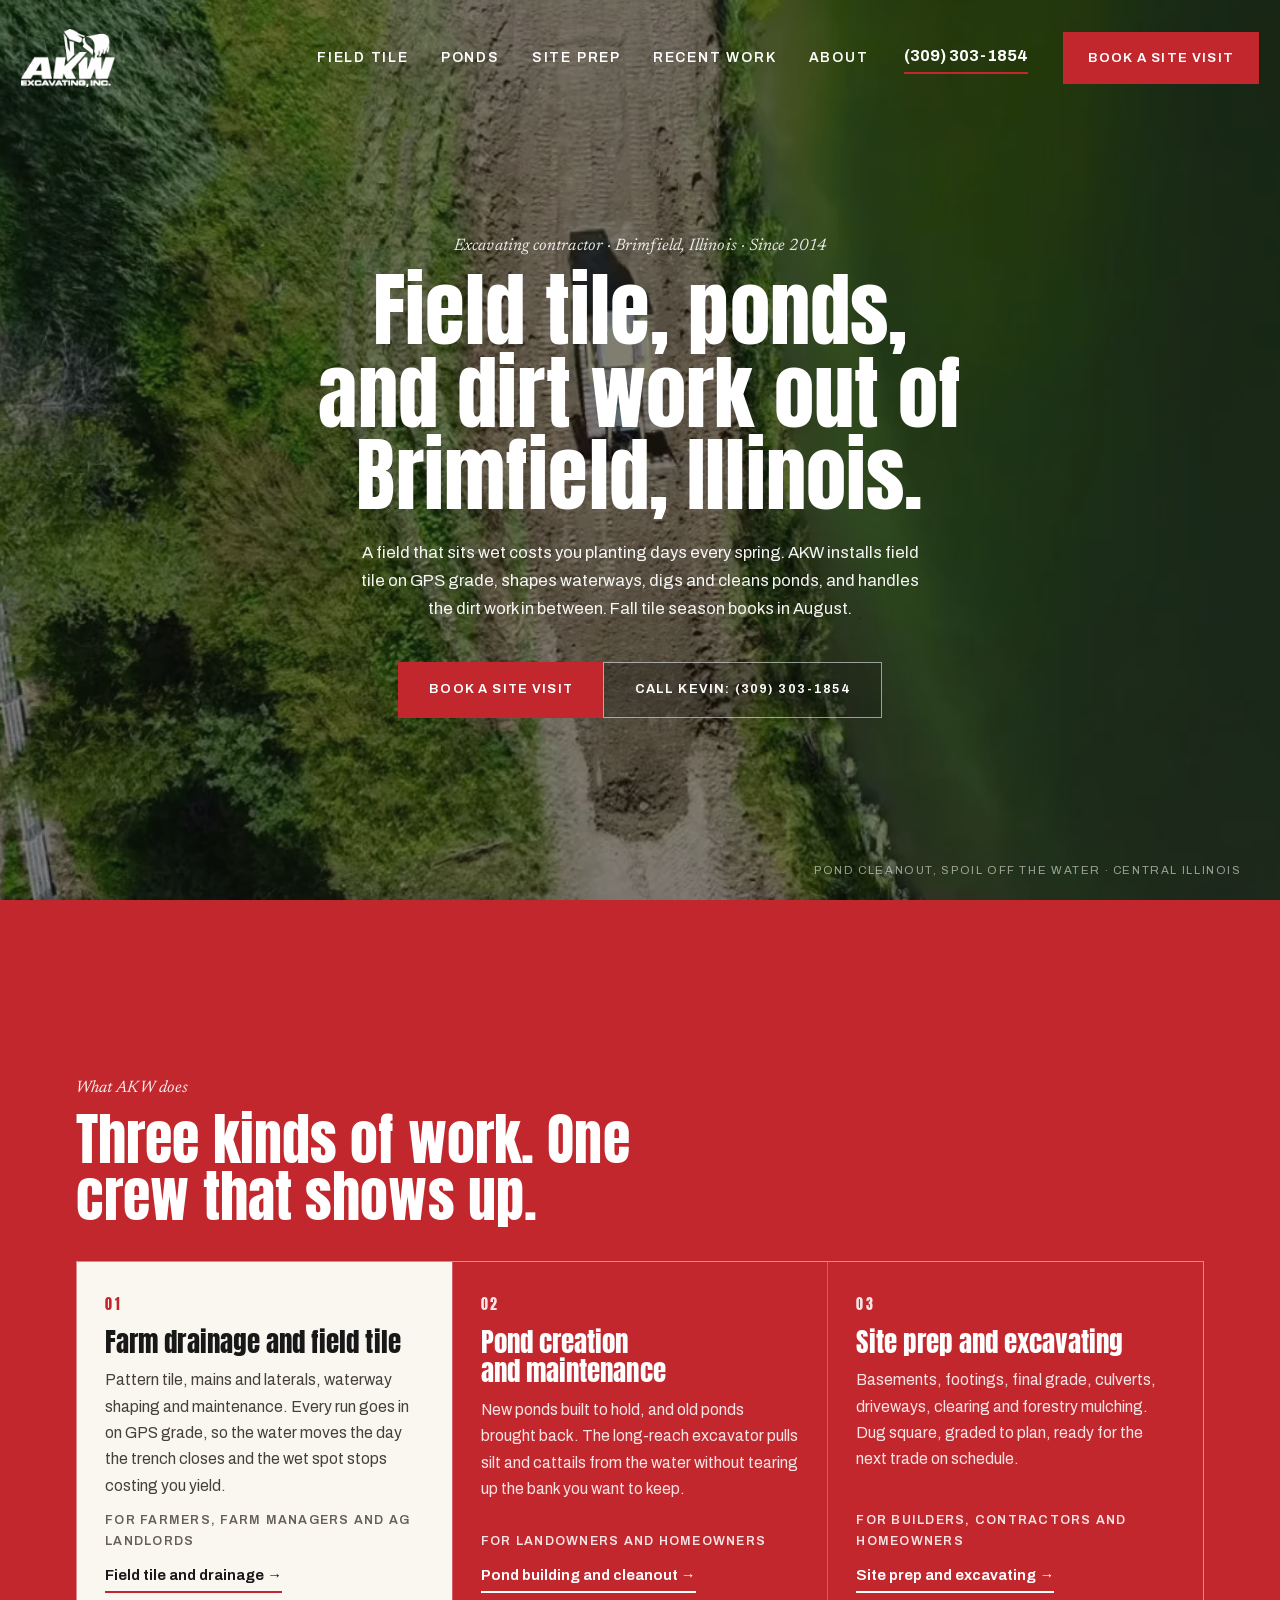
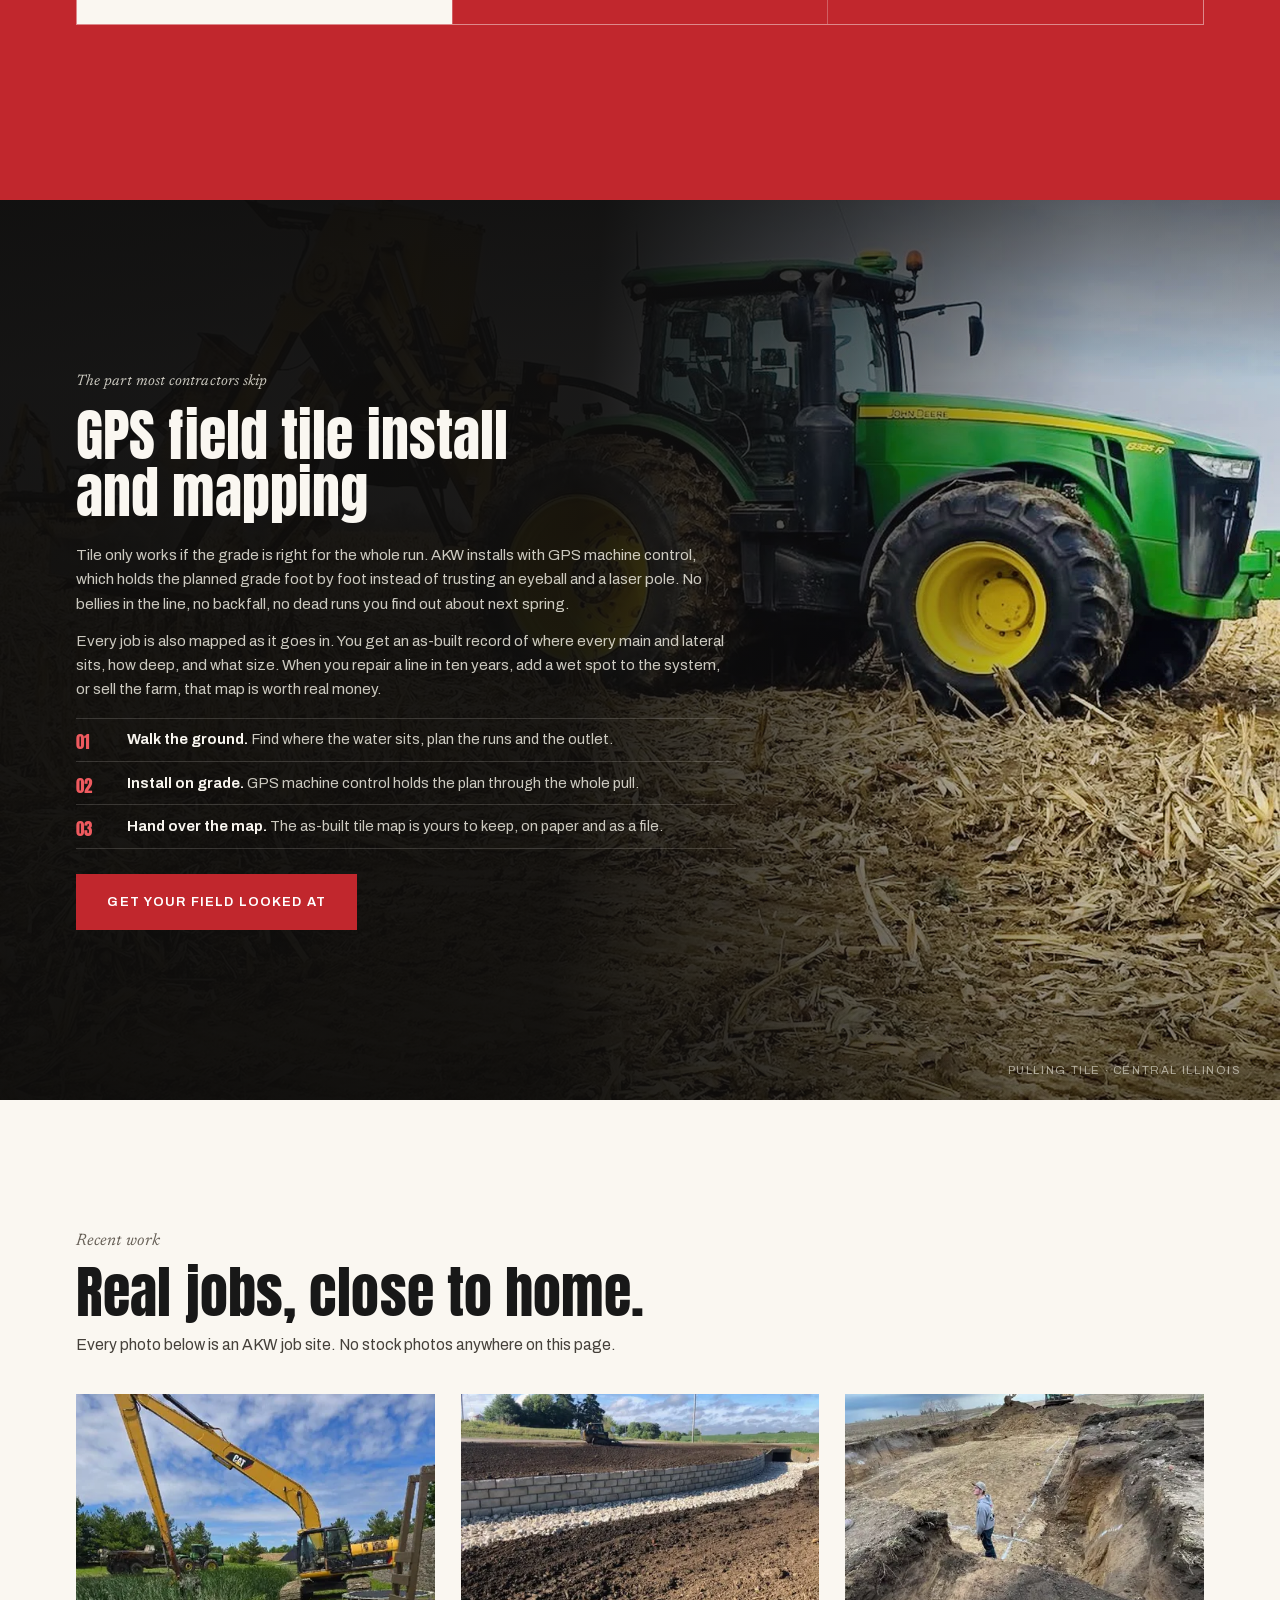
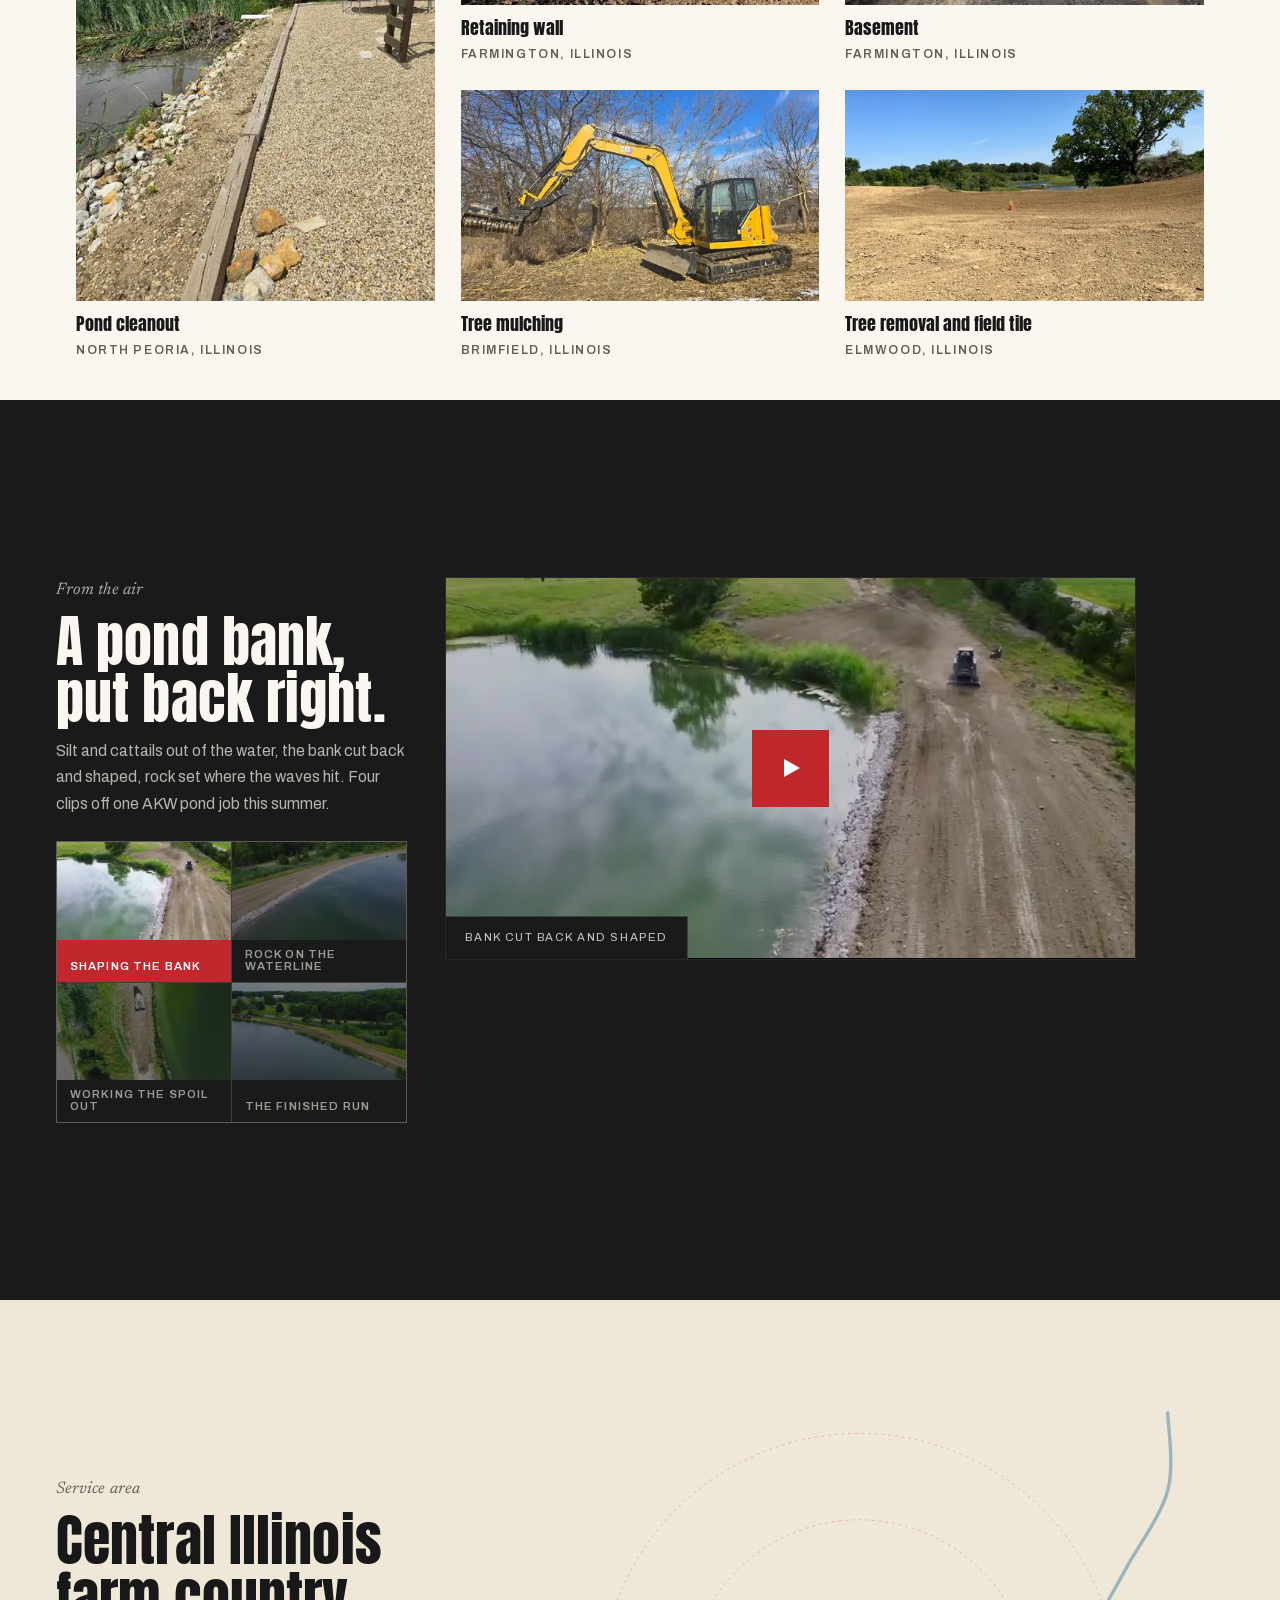
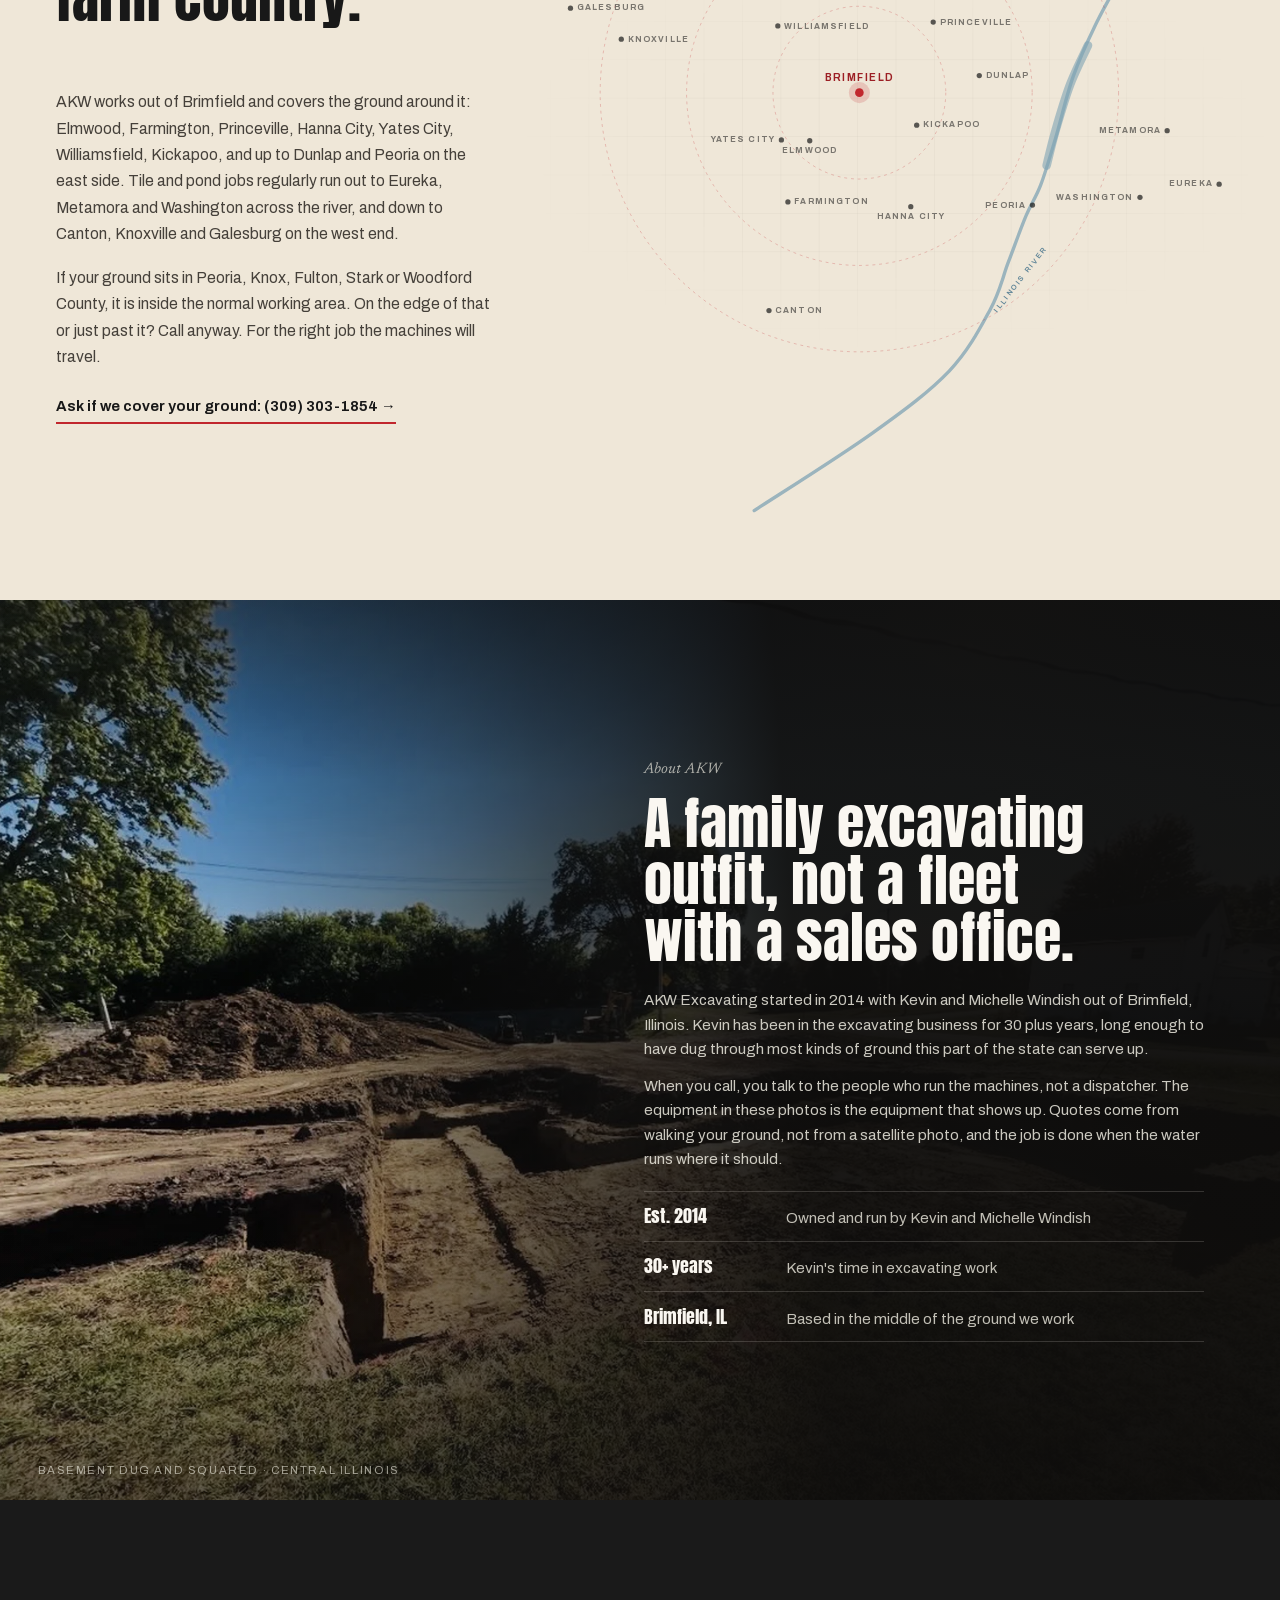
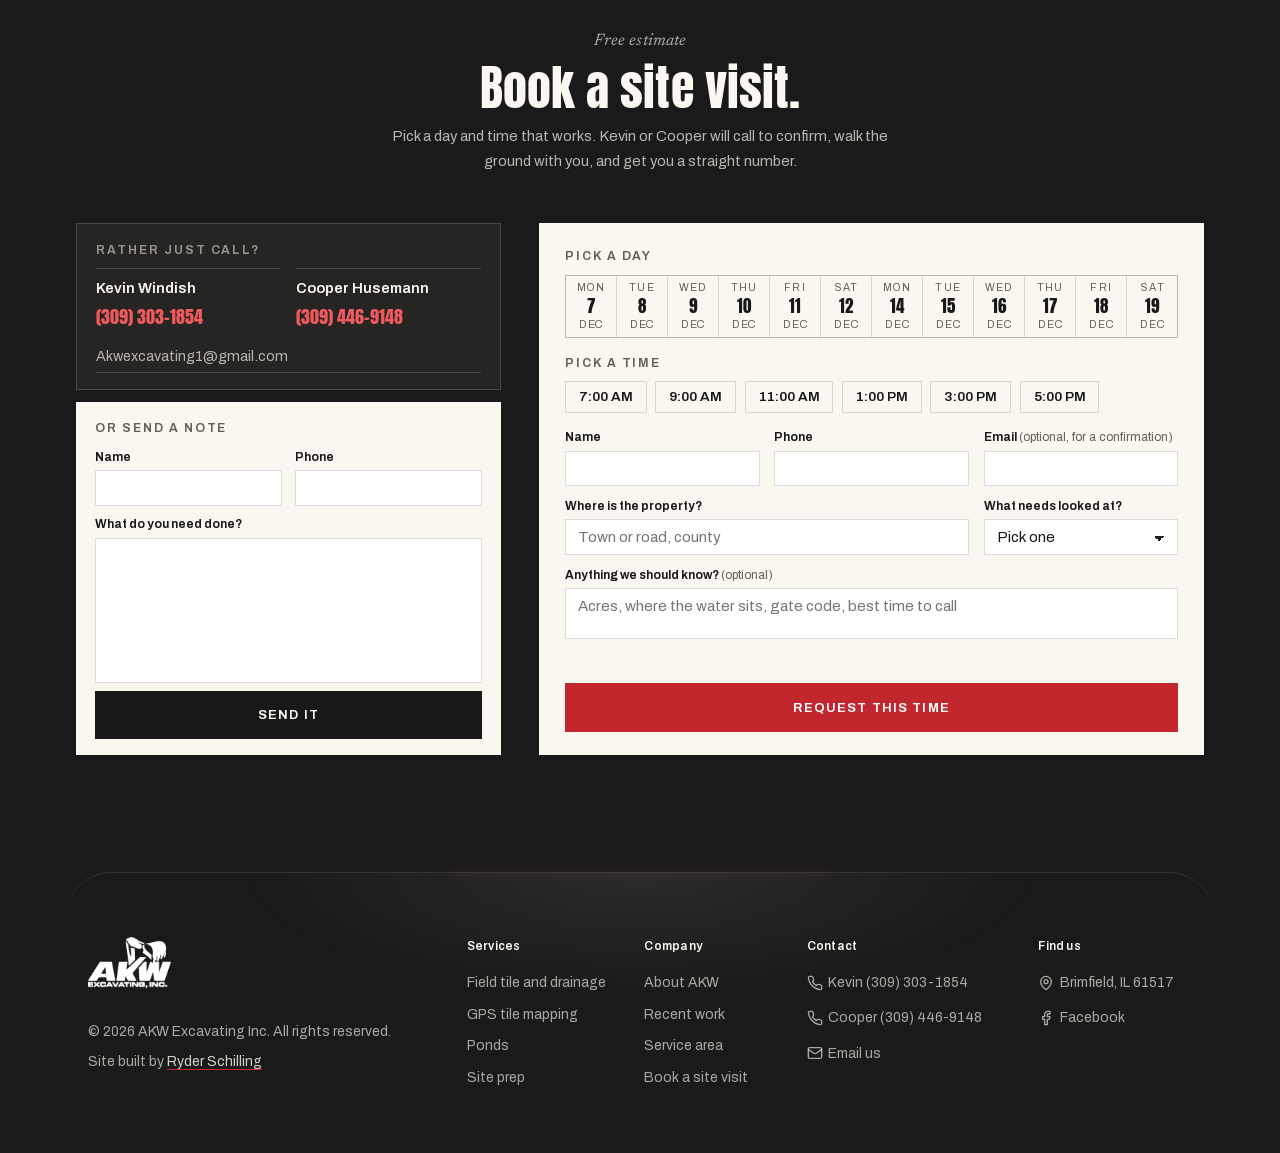
==== commit 5fdfb400: "Add service pages, booking and contact API, SEO files, security headers New pages for ponds, site pr" ====
--- a/index.html
+++ b/index.html
@@ -24,10 +24,20 @@
   <meta name="twitter:description" content="GPS field tile, waterways, ponds and site prep across Peoria, Knox, Fulton, Stark and Woodford counties. (309) 303-1854.">
   <meta name="twitter:image" content="https://akw-excavating.vercel.app/assets/img/og-card.jpg">
 
+  <link rel="icon" href="/favicon.ico" sizes="16x16 32x32 48x48">
   <link rel="icon" type="image/svg+xml" href="favicon.svg">
+  <link rel="icon" type="image/png" sizes="32x32" href="assets/img/icon-32.png">
+  <link rel="icon" type="image/png" sizes="16x16" href="assets/img/icon-16.png">
+  <link rel="apple-touch-icon" sizes="180x180" href="assets/img/icon-180.png">
+  <link rel="manifest" href="site.webmanifest">
+  <meta name="theme-color" content="#C1272D">
   <link rel="preload" href="assets/fonts/anton-latin.woff2" as="font" type="font/woff2" crossorigin>
   <link rel="preload" href="assets/fonts/archivo-var-latin.woff2" as="font" type="font/woff2" crossorigin>
   <link rel="stylesheet" href="styles.css">
+  <meta name="robots" content="index, follow, max-snippet:-1, max-image-preview:large">
+  <meta name="geo.region" content="US-IL">
+  <meta name="geo.placename" content="Brimfield, Illinois">
+  <link rel="alternate" type="text/plain" href="/llms.txt" title="AKW Excavating, plain text summary">
 
   <script type="application/ld+json">
   {
@@ -40,6 +50,13 @@
     "telephone": "+13093031854",
     "email": "Akwexcavating1@gmail.com",
     "foundingDate": "2014",
+    "founder": [{"@type":"Person","name":"Kevin Windish"},{"@type":"Person","name":"Michelle Windish"}],
+    "sameAs": ["https://www.facebook.com/61577637825279"],
+    "hasOfferCatalog": {"@type":"OfferCatalog","name":"Excavating services","itemListElement":[
+      {"@type":"Offer","itemOffered":{"@type":"Service","name":"Farm drainage and GPS field tile","url":"https://akw-excavating.vercel.app/farm-drainage/"}},
+      {"@type":"Offer","itemOffered":{"@type":"Service","name":"Pond construction and cleanout","url":"https://akw-excavating.vercel.app/ponds/"}},
+      {"@type":"Offer","itemOffered":{"@type":"Service","name":"Site prep, basements and grading","url":"https://akw-excavating.vercel.app/site-prep/"}}
+    ]},
     "description": "Excavating contractor in Brimfield, Illinois. Farm drainage, GPS field tile install and mapping, waterway maintenance, pond creation and cleanout, site prep and grading.",
     "address": {
       "@type": "PostalAddress",
@@ -49,12 +66,6 @@
       "addressCountry": "US"
     },
     "geo": { "@type": "GeoCoordinates", "latitude": 40.8384, "longitude": -89.8815 },
-    "openingHoursSpecification": [{
-      "@type": "OpeningHoursSpecification",
-      "dayOfWeek": ["Monday","Tuesday","Wednesday","Thursday","Friday"],
-      "opens": "07:00",
-      "closes": "17:00"
-    }],
     "areaServed": [
       {"@type":"City","name":"Brimfield"},
       {"@type":"City","name":"Elmwood"},
@@ -84,7 +95,9 @@
   {
     "@context": "https://schema.org",
     "@type": "WebSite",
+    "@id": "https://akw-excavating.vercel.app/#website",
     "name": "AKW Excavating Inc",
+    "publisher": { "@id": "https://akw-excavating.vercel.app/#business" },
     "url": "https://akw-excavating.vercel.app/"
   }
   </script>
@@ -138,20 +151,20 @@
 
 <header class="nav" id="nav">
   <div class="container nav__inner">
-    <a href="#top" class="nav__logo" aria-label="AKW Excavating home">
-      <img class="nav__logo-light" src="assets/img/akw-logo-white.png" alt="AKW Excavating Inc" width="560" height="346">
-      <img class="nav__logo-dark" src="assets/img/akw-logo.png" alt="" aria-hidden="true" width="560" height="346">
+    <div class="nav__line" aria-hidden="true"></div>
+    <a href="/" class="nav__logo" data-fa style="--fa-d:0.1s" aria-label="AKW Excavating home">
+      <img src="assets/img/akw-logo-white.png" alt="AKW Excavating Inc" width="560" height="346">
     </a>
-    <nav class="nav__links" aria-label="Main">
-      <a href="#services">Services</a>
-      <a href="#gps">GPS Tile</a>
-      <a href="#work">Recent Work</a>
-      <a href="#area">Service Area</a>
-      <a href="#about">About</a>
+    <nav class="nav__links" aria-label="Main" data-fa style="--fa-d:0.2s">
+      <a href="/farm-drainage/">Field Tile</a>
+      <a href="/ponds/">Ponds</a>
+      <a href="/site-prep/">Site Prep</a>
+      <a href="/#work">Recent Work</a>
+      <a href="/#about">About</a>
     </nav>
-    <a href="tel:+13093031854" class="nav__phone">(309) 303-1854</a>
-    <a href="#book" class="btn btn--accent nav__cta">Book a site visit</a>
-    <button class="nav__burger" id="burger" aria-label="Open menu" aria-expanded="false" aria-controls="mobilemenu">
+    <a href="tel:+13093031854" class="nav__phone" data-fa style="--fa-d:0.3s">(309) 303-1854</a>
+    <a href="#book" class="btn btn--accent nav__cta" data-fa style="--fa-d:0.4s">Book a site visit</a>
+    <button class="nav__burger" id="burger" data-fa style="--fa-d:0.4s" aria-label="Open menu" aria-expanded="false" aria-controls="mobilemenu">
       <span></span><span></span><span></span>
     </button>
   </div>
@@ -159,11 +172,11 @@
 
 <div class="mmenu" id="mobilemenu" hidden>
   <nav aria-label="Mobile">
-    <a href="#services">Services</a>
-    <a href="#gps">GPS Tile</a>
-    <a href="#work">Recent Work</a>
-    <a href="#area">Service Area</a>
-    <a href="#about">About</a>
+    <a href="/farm-drainage/">Field Tile and Drainage</a>
+    <a href="/ponds/">Ponds</a>
+    <a href="/site-prep/">Site Prep</a>
+    <a href="/#work">Recent Work</a>
+    <a href="/#about">About</a>
     <a href="#book" class="mmenu__book">Book a site visit</a>
     <a href="tel:+13093031854" class="mmenu__phone">Call Kevin: (309) 303-1854</a>
   </nav>
@@ -205,21 +218,21 @@
           <h3>Farm drainage and field tile</h3>
           <p>Pattern tile, mains and laterals, waterway shaping and maintenance. Every run goes in on GPS grade, so the water moves the day the trench closes and the wet spot stops costing you yield.</p>
           <p class="svc__for">For farmers, farm managers and ag landlords</p>
-          <a class="link-arrow" href="#book">Plan fall tile work<span aria-hidden="true"> &rarr;</span></a>
+          <a class="link-arrow" href="/farm-drainage/">Field tile and drainage<span aria-hidden="true"> &rarr;</span></a>
         </article>
         <article class="svc" data-reveal>
           <p class="svc__num">02</p>
           <h3>Pond creation and maintenance</h3>
           <p>New ponds built to hold, and old ponds brought back. The long-reach excavator pulls silt and cattails from the water without tearing up the bank you want to keep.</p>
           <p class="svc__for">For landowners and homeowners</p>
-          <a class="link-arrow" href="#book">Talk through a pond<span aria-hidden="true"> &rarr;</span></a>
+          <a class="link-arrow" href="/ponds/">Pond building and cleanout<span aria-hidden="true"> &rarr;</span></a>
         </article>
         <article class="svc" data-reveal>
           <p class="svc__num">03</p>
           <h3>Site prep and excavating</h3>
           <p>Basements, footings, final grade, culverts, driveways, clearing and forestry mulching. Dug square, graded to plan, ready for the next trade on schedule.</p>
           <p class="svc__for">For builders, contractors and homeowners</p>
-          <a class="link-arrow" href="#book">Get a site prepped<span aria-hidden="true"> &rarr;</span></a>
+          <a class="link-arrow" href="/site-prep/">Site prep and excavating<span aria-hidden="true"> &rarr;</span></a>
         </article>
       </div>
     </div>
@@ -256,8 +269,9 @@
         <p class="eyebrow">Recent work</p>
         <h2>Real jobs, close to home.</h2>
         <p class="section-sub">Every photo below is an AKW job site. No stock photos anywhere on this page.</p>
-      </div>
-      <div class="work__grid">
+        <p class="work__hint" aria-hidden="true">Swipe for more<span> &rarr;</span></p>
+      </div>
+      <div class="work__grid" id="workGrid" tabindex="0" role="region" aria-label="Recent AKW jobs">
         <figure class="job job--tall" data-reveal>
           <img src="assets/img/pond-cleanout-north-peoria-760.webp" srcset="assets/img/pond-cleanout-north-peoria-480.webp 480w, assets/img/pond-cleanout-north-peoria-760.webp 760w" sizes="(max-width: 700px) 94vw, 32vw" alt="CAT 325D long-reach excavator pulling silt and cattails from a pond edge in North Peoria, Illinois, with a tractor and dump cart hauling spoil behind" width="720" height="960" loading="lazy">
           <figcaption><strong>Pond cleanout</strong><span>North Peoria, Illinois</span><em>Long-reach machine out of the water, silt and cattails hauled off, bank left clean.</em></figcaption>
@@ -279,6 +293,7 @@
           <figcaption><strong>Tree removal and field tile</strong><span>Elmwood, Illinois</span><em>Trees out, ground shaped, tile in. Water has somewhere to go now.</em></figcaption>
         </figure>
       </div>
+      <div class="work__dots" id="workDots" aria-hidden="true"></div>
     </div>
   </section>
 
@@ -326,6 +341,80 @@
 
   <!-- ============ SERVICE AREA ============ -->
   <section class="area" id="area">
+    <svg class="area__map" viewBox="0 0 1600 856" preserveAspectRatio="xMidYMid meet" aria-hidden="true" focusable="false">
+    <defs><radialGradient id="amFade" cx="50%" cy="50%" r="50%"><stop offset="0.55" stop-color="#fff"/><stop offset="1" stop-color="#000"/></radialGradient><mask id="amMask"><rect width="1600" height="856" fill="url(#amFade)"/></mask></defs><g mask="url(#amMask)">
+    <line class="am-grid" x1="0" y1="0" x2="0" y2="856"/>
+    <line class="am-grid" x1="80" y1="0" x2="80" y2="856"/>
+    <line class="am-grid" x1="160" y1="0" x2="160" y2="856"/>
+    <line class="am-grid" x1="240" y1="0" x2="240" y2="856"/>
+    <line class="am-grid" x1="320" y1="0" x2="320" y2="856"/>
+    <line class="am-grid" x1="400" y1="0" x2="400" y2="856"/>
+    <line class="am-grid" x1="480" y1="0" x2="480" y2="856"/>
+    <line class="am-grid" x1="560" y1="0" x2="560" y2="856"/>
+    <line class="am-grid" x1="640" y1="0" x2="640" y2="856"/>
+    <line class="am-grid" x1="720" y1="0" x2="720" y2="856"/>
+    <line class="am-grid" x1="800" y1="0" x2="800" y2="856"/>
+    <line class="am-grid" x1="880" y1="0" x2="880" y2="856"/>
+    <line class="am-grid" x1="960" y1="0" x2="960" y2="856"/>
+    <line class="am-grid" x1="1040" y1="0" x2="1040" y2="856"/>
+    <line class="am-grid" x1="1120" y1="0" x2="1120" y2="856"/>
+    <line class="am-grid" x1="1200" y1="0" x2="1200" y2="856"/>
+    <line class="am-grid" x1="1280" y1="0" x2="1280" y2="856"/>
+    <line class="am-grid" x1="1360" y1="0" x2="1360" y2="856"/>
+    <line class="am-grid" x1="1440" y1="0" x2="1440" y2="856"/>
+    <line class="am-grid" x1="1520" y1="0" x2="1520" y2="856"/>
+    <line class="am-grid" x1="0" y1="0" x2="1600" y2="0"/>
+    <line class="am-grid" x1="0" y1="80" x2="1600" y2="80"/>
+    <line class="am-grid" x1="0" y1="160" x2="1600" y2="160"/>
+    <line class="am-grid" x1="0" y1="240" x2="1600" y2="240"/>
+    <line class="am-grid" x1="0" y1="320" x2="1600" y2="320"/>
+    <line class="am-grid" x1="0" y1="400" x2="1600" y2="400"/>
+    <line class="am-grid" x1="0" y1="480" x2="1600" y2="480"/>
+    <line class="am-grid" x1="0" y1="560" x2="1600" y2="560"/>
+    <line class="am-grid" x1="0" y1="640" x2="1600" y2="640"/>
+    <line class="am-grid" x1="0" y1="720" x2="1600" y2="720"/>
+    <line class="am-grid" x1="0" y1="800" x2="1600" y2="800"/>
+    </g>
+    <path class="am-river" d="M1366.2,-274.6 C1366.2,-247.7 1380.5,-166.9 1366.2,-113.1 C1351.8,-59.2 1304.6,2.7 1280.0,48.5 C1255.4,94.2 1236.9,123.8 1218.5,161.5 C1200.0,199.2 1183.6,234.2 1169.2,274.6 C1154.9,315.0 1143.6,366.2 1132.3,403.8 C1121.0,441.5 1111.8,473.8 1101.5,500.8 C1091.3,527.7 1082.1,538.5 1070.8,565.4 C1059.5,592.3 1046.2,630.0 1033.8,662.3 C1021.5,694.6 1017.4,721.5 996.9,759.2 C976.4,796.9 951.8,845.4 910.8,888.5 C869.7,931.5 818.5,969.2 750.8,1017.7 C683.1,1066.2 545.6,1152.3 504.6,1179.2"/>
+    <path class="am-lake" d="M1200.0,210.0 C1193.8,223.5 1174.4,261.2 1163.1,290.8 C1151.8,320.4 1140.5,359.4 1132.3,387.7 C1124.1,416.0 1116.9,448.3 1113.8,460.4"/>
+    <text class="am-water" x="1011" y="767" transform="rotate(-52 1011 767)">ILLINOIS RIVER</text>
+    <circle class="am-ring" cx="723.7" cy="308.5" r="180"/>
+    <circle class="am-ring" cx="723.7" cy="308.5" r="360"/>
+    <circle class="am-ring" cx="723.7" cy="308.5" r="540"/>
+    <circle class="am-home-halo" cx="723.7" cy="308.5" r="22"/><circle class="am-home" cx="723.7" cy="308.5" r="9"/>
+    <text class="am-label am-label--home" x="724" y="285" text-anchor="middle">BRIMFIELD</text>
+    <circle class="am-pin" cx="620.3" cy="408.7" r="5.5"/>
+    <text class="am-label" x="620" y="435" text-anchor="middle">ELMWOOD</text>
+    <circle class="am-pin" cx="574.8" cy="536.3" r="5.5"/>
+    <text class="am-label" x="588" y="541">FARMINGTON</text>
+    <circle class="am-pin" cx="877.5" cy="161.5" r="5.5"/>
+    <text class="am-label" x="891" y="167">PRINCEVILLE</text>
+    <circle class="am-pin" cx="830.8" cy="546.0" r="5.5"/>
+    <text class="am-label" x="831" y="572" text-anchor="middle">HANNA CITY</text>
+    <circle class="am-pin" cx="561.2" cy="407.1" r="5.5"/>
+    <text class="am-label" x="548" y="412" text-anchor="end">YATES CITY</text>
+    <circle class="am-pin" cx="553.8" cy="169.6" r="5.5"/>
+    <text class="am-label" x="567" y="175">WILLIAMSFIELD</text>
+    <circle class="am-pin" cx="973.5" cy="273.0" r="5.5"/>
+    <text class="am-label" x="987" y="278">DUNLAP</text>
+    <circle class="am-pin" cx="843.1" cy="376.4" r="5.5"/>
+    <text class="am-label" x="856" y="381">KICKAPOO</text>
+    <circle class="am-pin" cx="1084.3" cy="542.8" r="5.5"/>
+    <text class="am-label" x="1071" y="548" text-anchor="end">PEORIA</text>
+    <circle class="am-pin" cx="1473.2" cy="499.2" r="5.5"/>
+    <text class="am-label" x="1460" y="504" text-anchor="end">EUREKA</text>
+    <circle class="am-pin" cx="1364.9" cy="387.7" r="5.5"/>
+    <text class="am-label" x="1352" y="393" text-anchor="end">METAMORA</text>
+    <circle class="am-pin" cx="1308.3" cy="526.6" r="5.5"/>
+    <text class="am-label" x="1295" y="532" text-anchor="end">WASHINGTON</text>
+    <circle class="am-pin" cx="535.4" cy="762.5" r="5.5"/>
+    <text class="am-label" x="548" y="767">CANTON</text>
+    <circle class="am-pin" cx="227.7" cy="197.1" r="5.5"/>
+    <text class="am-label" x="241" y="202">KNOXVILLE</text>
+    <circle class="am-pin" cx="121.8" cy="132.5" r="5.5"/>
+    <text class="am-label" x="135" y="137">GALESBURG</text>
+    </svg>
+    <div class="area__scrim" aria-hidden="true"></div>
     <div class="container area__inner">
       <div data-reveal>
         <p class="eyebrow">Service area</p>
@@ -379,12 +468,12 @@
           <fieldset class="booking__times">
             <legend>Pick a time</legend>
             <div class="booking__slots" id="slotGrid" role="listbox" aria-label="Available times">
-              <button type="button" class="slot" data-time="7:00 AM">7:00 AM</button>
-              <button type="button" class="slot" data-time="9:00 AM">9:00 AM</button>
-              <button type="button" class="slot" data-time="11:00 AM">11:00 AM</button>
-              <button type="button" class="slot" data-time="1:00 PM">1:00 PM</button>
-              <button type="button" class="slot" data-time="3:00 PM">3:00 PM</button>
-              <button type="button" class="slot" data-time="5:00 PM">5:00 PM</button>
+              <button type="button" class="slot" role="option" aria-selected="false" data-time="07:00" data-label="7:00 AM">7:00 AM</button>
+              <button type="button" class="slot" role="option" aria-selected="false" data-time="09:00" data-label="9:00 AM">9:00 AM</button>
+              <button type="button" class="slot" role="option" aria-selected="false" data-time="11:00" data-label="11:00 AM">11:00 AM</button>
+              <button type="button" class="slot" role="option" aria-selected="false" data-time="13:00" data-label="1:00 PM">1:00 PM</button>
+              <button type="button" class="slot" role="option" aria-selected="false" data-time="15:00" data-label="3:00 PM">3:00 PM</button>
+              <button type="button" class="slot" role="option" aria-selected="false" data-time="17:00" data-label="5:00 PM">5:00 PM</button>
             </div>
           </fieldset>
           <div class="booking__fields">
@@ -395,6 +484,10 @@
             <div class="field">
               <label for="bphone">Phone</label>
               <input id="bphone" name="phone" type="tel" autocomplete="tel" inputmode="tel" required>
+            </div>
+            <div class="field">
+              <label for="bemail">Email <span class="opt">(optional, for a confirmation)</span></label>
+              <input id="bemail" name="email" type="email" autocomplete="email" inputmode="email">
             </div>
             <div class="field">
               <label for="btown">Where is the property?</label>
@@ -412,14 +505,22 @@
                 <option>Something else</option>
               </select>
             </div>
+            <div class="field field--wide">
+              <label for="bnotes">Anything we should know? <span class="opt">(optional)</span></label>
+              <textarea id="bnotes" name="notes" rows="3" placeholder="Acres, where the water sits, gate code, best time to call"></textarea>
+            </div>
+            <div class="hp" aria-hidden="true">
+              <label for="bcompany">Company</label>
+              <input id="bcompany" name="company" type="text" tabindex="-1" autocomplete="off">
+            </div>
           </div>
           <p class="booking__picked" id="pickedLine" aria-live="polite"></p>
-          <p class="booking__err" id="bookErr" role="alert" hidden>Pick a day and a time, and fill in your name, phone and property location.</p>
+          <p class="booking__err" id="bookErr" role="alert" hidden>Pick a day and a time, and fill in your name, phone, property location and the kind of work.</p>
           <button type="submit" class="btn btn--accent booking__submit">Request this time</button>
-          <p class="booking__note">No obligation. Site visits and estimates are free.</p>
+          <p class="booking__note" id="bookNote">No obligation. Site visits and estimates are free.</p>
         </form>
         <div class="book__aside" data-reveal>
-          <div class="book__done" id="bookDone" hidden>
+          <div class="book__done" id="bookDone" role="status" tabindex="-1" hidden>
             <h3>Got it.</h3>
             <p id="bookDoneLine"></p>
             <p>Kevin or Cooper will call to confirm the time. If it is urgent, call now.</p>
@@ -444,9 +545,13 @@
               <label for="qmsg">What do you need done?</label>
               <textarea id="qmsg" name="message" rows="4" required></textarea>
             </div>
+            <div class="hp" aria-hidden="true">
+              <label for="qcompany">Company</label>
+              <input id="qcompany" name="company" type="text" tabindex="-1" autocomplete="off">
+            </div>
             <p class="booking__err" id="quickErr" role="alert" hidden>Fill in all three fields so we can call you back.</p>
             <button type="submit" class="btn btn--dark">Send it</button>
-            <p class="quickform__done" id="quickDone" hidden>Sent. You will get a call back, usually same day.</p>
+            <p class="quickform__done" id="quickDone" role="status" hidden>Sent. Kevin or Cooper will call you back.</p>
           </form>
         </div>
       </div>
@@ -455,35 +560,50 @@
 
 </main>
 
-<footer class="footer">
-  <div class="container">
-    <div class="footer__grid">
-      <div>
-        <span class="footer__logo"><img src="assets/img/akw-logo-white.png" alt="AKW Excavating Inc" width="560" height="346"></span>
-        <p class="footer__addr">Brimfield, Illinois 61517</p>
-        <p class="footer__hours">Monday to Friday, 7:00 AM to 5:00 PM</p>
-      </div>
-      <div>
-        <p class="footer__head">Contact</p>
-        <a href="tel:+13093031854">Kevin: (309) 303-1854</a>
-        <a href="tel:+13094469148">Cooper: (309) 446-9148</a>
-        <a href="mailto:Akwexcavating1@gmail.com">Akwexcavating1@gmail.com</a>
-      </div>
-      <div>
-        <p class="footer__head">Services</p>
-        <a href="#services">Farm drainage and field tile</a>
-        <a href="#gps">GPS tile install and mapping</a>
-        <a href="#services">Ponds</a>
-        <a href="#services">Site prep and excavating</a>
-      </div>
-      <div>
-        <p class="footer__head">Service area</p>
-        <p class="footer__towns">Brimfield, Elmwood, Farmington, Princeville, Hanna City, Yates City, Williamsfield, Dunlap, Kickapoo, Peoria, Eureka, Metamora, Washington, Canton, Knoxville, Galesburg. Peoria, Knox, Fulton, Stark and Woodford counties.</p>
-      </div>
-    </div>
-    <div class="footer__bottom">
-      <p>&copy; <span id="year">2026</span> AKW Excavating Inc. All rights reserved.</p>
-      <p>Site built by <a href="https://ryderschilling.com" rel="noopener">Ryder Schilling</a></p>
+<footer class="sfoot">
+  <div class="sfoot__panel">
+    <div class="sfoot__line" aria-hidden="true"></div>
+    <div class="sfoot__grid">
+      <div class="sfoot__brand" data-fa style="--fa-d:0.1s">
+        <a href="/" class="sfoot__logo" aria-label="AKW Excavating home"><img src="/assets/img/akw-logo-white.png" alt="AKW Excavating Inc" width="560" height="346" loading="lazy"></a>
+        <p class="sfoot__copy">&copy; <span id="year">2026</span> AKW Excavating Inc. All rights reserved.</p>
+        <p class="sfoot__credit">Site built by <a href="https://ryderschilling.com" rel="noopener">Ryder Schilling</a></p>
+      </div>
+      <div class="sfoot__cols">
+        <div data-fa style="--fa-d:0.1s">
+          <h2 class="sfoot__head">Services</h2>
+          <ul class="sfoot__list">
+            <li><a href="/farm-drainage/">Field tile and drainage</a></li>
+            <li><a href="/farm-drainage/#gps">GPS tile mapping</a></li>
+            <li><a href="/ponds/">Ponds</a></li>
+            <li><a href="/site-prep/">Site prep</a></li>
+          </ul>
+        </div>
+        <div data-fa style="--fa-d:0.2s">
+          <h2 class="sfoot__head">Company</h2>
+          <ul class="sfoot__list">
+            <li><a href="/#about">About AKW</a></li>
+            <li><a href="/#work">Recent work</a></li>
+            <li><a href="/#area">Service area</a></li>
+            <li><a href="/#book">Book a site visit</a></li>
+          </ul>
+        </div>
+        <div data-fa style="--fa-d:0.3s">
+          <h2 class="sfoot__head">Contact</h2>
+          <ul class="sfoot__list">
+            <li><a href="tel:+13093031854"><svg class="sfoot__icon" viewBox="0 0 24 24" aria-hidden="true"><path d="M22 16.92v3a2 2 0 0 1-2.18 2 19.79 19.79 0 0 1-8.63-3.07 19.5 19.5 0 0 1-6-6 19.79 19.79 0 0 1-3.07-8.67A2 2 0 0 1 4.11 2h3a2 2 0 0 1 2 1.72 12.84 12.84 0 0 0 .7 2.81 2 2 0 0 1-.45 2.11L8.09 9.91a16 16 0 0 0 6 6l1.27-1.27a2 2 0 0 1 2.11-.45 12.84 12.84 0 0 0 2.81.7A2 2 0 0 1 22 16.92z"/></svg>Kevin (309) 303-1854</a></li>
+            <li><a href="tel:+13094469148"><svg class="sfoot__icon" viewBox="0 0 24 24" aria-hidden="true"><path d="M22 16.92v3a2 2 0 0 1-2.18 2 19.79 19.79 0 0 1-8.63-3.07 19.5 19.5 0 0 1-6-6 19.79 19.79 0 0 1-3.07-8.67A2 2 0 0 1 4.11 2h3a2 2 0 0 1 2 1.72 12.84 12.84 0 0 0 .7 2.81 2 2 0 0 1-.45 2.11L8.09 9.91a16 16 0 0 0 6 6l1.27-1.27a2 2 0 0 1 2.11-.45 12.84 12.84 0 0 0 2.81.7A2 2 0 0 1 22 16.92z"/></svg>Cooper (309) 446-9148</a></li>
+            <li><a href="mailto:Akwexcavating1@gmail.com"><svg class="sfoot__icon" viewBox="0 0 24 24" aria-hidden="true"><rect width="20" height="16" x="2" y="4" rx="2"/><path d="m22 7-8.97 5.7a1.94 1.94 0 0 1-2.06 0L2 7"/></svg>Email us</a></li>
+          </ul>
+        </div>
+        <div data-fa style="--fa-d:0.4s">
+          <h2 class="sfoot__head">Find us</h2>
+          <ul class="sfoot__list">
+            <li><a href="/#area"><svg class="sfoot__icon" viewBox="0 0 24 24" aria-hidden="true"><path d="M20 10c0 6-8 12-8 12s-8-6-8-12a8 8 0 0 1 16 0Z"/><circle cx="12" cy="10" r="3"/></svg>Brimfield, IL 61517</a></li>
+            <li><a href="https://www.facebook.com/61577637825279" rel="noopener"><svg class="sfoot__icon" viewBox="0 0 24 24" aria-hidden="true"><path d="M18 2h-3a5 5 0 0 0-5 5v3H7v4h3v8h4v-8h3l1-4h-4V7a1 1 0 0 1 1-1h3z"/></svg>Facebook</a></li>
+          </ul>
+        </div>
+      </div>
     </div>
   </div>
 </footer>
--- a/styles.css
+++ b/styles.css
@@ -29,7 +29,8 @@
   --dark-2: #262523;
   --ink: #181818;
   --text: #45403A;
-  --muted: #7B746A;
+  --muted: #665F56;
+  --accent-light: #EF5A5F; /* red for text on the dark grounds, 4.5:1+ */
   --accent: #C1272D;
   --accent-deep: #9C1F24;
   --line: rgba(24, 24, 24, 0.15);
@@ -173,11 +174,11 @@
     padding 0.4s cubic-bezier(0.2, 0.7, 0.3, 1);
 }
 .nav.is-scrolled .nav__inner {
-  background: rgba(250, 247, 241, 0.97);
-  backdrop-filter: blur(14px);
-  -webkit-backdrop-filter: blur(14px);
-  border-color: rgba(24, 24, 24, 0.09);
-  box-shadow: 0 14px 34px rgba(18, 16, 15, 0.16);
+  background: rgba(20, 19, 18, 0.94);
+  backdrop-filter: blur(16px);
+  -webkit-backdrop-filter: blur(16px);
+  border-color: rgba(250, 247, 241, 0.14);
+  box-shadow: 0 16px 38px rgba(14, 13, 12, 0.34);
   padding: 0.5rem clamp(0.9rem, 1.8vw, 1.5rem);
 }
 .nav__logo {
@@ -187,10 +188,7 @@
   position: relative;
 }
 .nav__logo img { height: 58px; width: auto; display: block; transition: height 0.4s cubic-bezier(0.2, 0.7, 0.3, 1), opacity 0.3s ease; }
-.nav__logo-dark { position: absolute; left: 0; top: 50%; transform: translateY(-50%); opacity: 0; }
 .nav.is-scrolled .nav__logo img { height: 40px; }
-.nav.is-scrolled .nav__logo-light { opacity: 0; }
-.nav.is-scrolled .nav__logo-dark { opacity: 1; }
 .nav__links { display: flex; gap: 2rem; }
 .nav__links a {
   font-size: 0.86rem;
@@ -201,7 +199,7 @@
   transition: color 0.25s ease, font-size 0.4s ease;
   white-space: nowrap;
 }
-.nav.is-scrolled .nav__links a { font-size: 0.78rem; color: var(--ink); }
+.nav.is-scrolled .nav__links a { font-size: 0.78rem; }
 .nav__links a:hover { color: var(--accent); }
 .nav__phone {
   font-weight: 700;
@@ -212,14 +210,13 @@
   transition: color 0.25s ease, font-size 0.4s ease;
   white-space: nowrap;
 }
-.nav.is-scrolled .nav__phone { font-size: 0.95rem; color: var(--ink); }
+.nav.is-scrolled .nav__phone { font-size: 0.95rem; }
 .nav__phone:hover { color: var(--accent); }
 .nav__cta { padding: 0.86rem 1.5rem; font-size: 0.82rem; transition: padding 0.4s ease, font-size 0.4s ease; }
 .nav.is-scrolled .nav__cta { padding: 0.72rem 1.3rem; font-size: 0.78rem; }
 
 .nav__burger { display: none; flex-direction: column; gap: 5px; padding: 6px; }
 .nav__burger span { display: block; width: 26px; height: 2px; background: #fff; transition: transform 0.25s ease, opacity 0.25s ease; }
-.nav.is-scrolled .nav__burger span { background: var(--ink); }
 .nav__burger.is-open span:nth-child(1) { transform: translateY(7px) rotate(45deg); }
 .nav__burger.is-open span:nth-child(2) { opacity: 0; }
 .nav__burger.is-open span:nth-child(3) { transform: translateY(-7px) rotate(-45deg); }
@@ -228,7 +225,12 @@
   position: fixed; inset: 0; z-index: 90;
   background: var(--dark);
   padding: 6.4rem clamp(1.25rem, 6vw, 3rem) 2rem;
-}
+  /* slides down from under the bar, then the links stagger in behind it */
+  transform: translateY(-101%);
+  transition: transform 0.52s cubic-bezier(0.16, 0.86, 0.28, 1);
+  will-change: transform;
+}
+.mmenu.is-open { transform: translateY(0); }
 .mmenu nav { display: flex; flex-direction: column; gap: 0.4rem; }
 .mmenu a {
   font-family: var(--font-display);
@@ -237,6 +239,21 @@
   color: var(--bg);
   padding: 0.55rem 0;
   border-bottom: 1px solid var(--line-light);
+  opacity: 0;
+  transform: translateY(16px);
+  transition: opacity 0.34s ease, transform 0.44s cubic-bezier(0.16, 0.86, 0.28, 1);
+}
+.mmenu.is-open a { opacity: 1; transform: none; }
+.mmenu.is-open a:nth-child(1) { transition-delay: 0.16s; }
+.mmenu.is-open a:nth-child(2) { transition-delay: 0.21s; }
+.mmenu.is-open a:nth-child(3) { transition-delay: 0.26s; }
+.mmenu.is-open a:nth-child(4) { transition-delay: 0.31s; }
+.mmenu.is-open a:nth-child(5) { transition-delay: 0.36s; }
+.mmenu.is-open a:nth-child(6) { transition-delay: 0.41s; }
+.mmenu.is-open a:nth-child(7) { transition-delay: 0.46s; }
+@media (prefers-reduced-motion: reduce) {
+  .mmenu, .mmenu a { transition: none; }
+  .mmenu a { opacity: 1; transform: none; }
 }
 .mmenu__book { color: var(--accent) !important; }
 .mmenu__phone { font-family: var(--font-body) !important; font-size: 1.05rem !important; font-weight: 700; border-bottom: none !important; margin-top: 0.8rem; }
@@ -430,6 +447,9 @@
   margin: 0.25rem 0 0.45rem;
 }
 .job figcaption em { font-style: normal; font-size: 0.92rem; color: var(--text); }
+
+/* swipe hint and dots only exist once the grid turns into a rail */
+.work__hint, .work__dots { display: none; }
 
 /* ---------- aerial reel ---------- */
 
@@ -819,19 +839,633 @@
 }
 
 @media (max-width: 700px) {
-  .nav__phone { font-size: 0.88rem; }
+  .container { padding: 0 1.35rem; }
+
+  /* nav: the side padding lives on .nav, so the scrolled bar floats off
+     the edges instead of running full bleed */
+  .nav { padding: 0.75rem 1.1rem; }
+  .nav.is-scrolled { padding: 0.55rem 1.1rem; }
+  .nav__inner { gap: 0.9rem; padding: 0.15rem 0.25rem; }
+  .nav.is-scrolled .nav__inner { padding: 0.5rem 0.85rem; }
+  .nav__logo img { height: 50px; }
+  .nav.is-scrolled .nav__logo img { height: 42px; }
+  .nav__phone { font-size: 1rem; padding-bottom: 0.14rem; }
+  .nav.is-scrolled .nav__phone { font-size: 0.96rem; }
+  .nav__burger { padding: 5px 2px; gap: 5px; }
+  .nav__burger span { width: 27px; height: 2px; }
+  .nav__burger.is-open span:nth-child(1) { transform: translateY(7px) rotate(45deg); }
+  .nav__burger.is-open span:nth-child(3) { transform: translateY(-7px) rotate(-45deg); }
+  .mmenu { padding-top: 6.1rem; }
+  .mmenu a { font-size: 1.5rem; }
+
+  /* hero: left rail instead of a centered block, so the lines stop
+     stacking into one dense wall of type */
   .hero { min-height: 100svh; }
-  .hero__content { padding-top: 6.5rem; padding-bottom: 5rem; }
-  .hero__content h1 { max-width: none; }
-  .hero__actions { flex-direction: column; align-items: stretch; }
+  .hero__content {
+    text-align: left;
+    padding-top: 6rem;
+    padding-bottom: 3.6rem;
+  }
+  .hero__content .eyebrow { font-size: 0.94rem; margin-bottom: 0.6rem; }
+  .hero__content h1 {
+    max-width: none;
+    margin-inline: 0;
+    font-size: clamp(2rem, 8.3vw, 3.05rem);
+    line-height: 1.08;
+  }
+  .hero__sub {
+    max-width: 42ch;
+    margin: 1.15rem 0 1.85rem;
+    font-size: 1rem;
+    line-height: 1.6;
+  }
+  .hero__actions { flex-direction: column; align-items: stretch; justify-content: flex-start; }
+  .hero__actions .btn { padding: 1.05rem 1.4rem; }
   .hero__actions .btn + .btn { margin-left: 0; margin-top: -1px; }
   .hero__tag { display: none; }
+
+  /* room to breathe between and inside sections */
+  h2 { font-size: clamp(1.9rem, 7.6vw, 2.7rem); line-height: 1.08; }
+  .services, .work, .about, .gps, .book, .reel, .area { padding: 4.6rem 0; }
+  .section-head { margin-bottom: 2.1rem; }
   .services__grid { grid-template-columns: 1fr; }
-  .work__grid { grid-template-columns: 1fr; }
+  .svc { padding: 1.65rem 1.4rem 1.8rem; gap: 0.9rem; }
+  .svc__for { margin-top: 0.4rem; }
+  .gps__steps { margin: 1.5rem 0 2rem; }
+  /* recent work turns into a swipe rail, full bleed past the gutter */
+  .work__grid {
+    display: flex;
+    grid-template-columns: none;
+    gap: 0.85rem;
+    overflow-x: auto;
+    overscroll-behavior-x: contain;
+    scroll-snap-type: x mandatory;
+    scroll-padding-left: 1.35rem;
+    margin-inline: -1.35rem;
+    padding: 0 1.35rem 0.25rem;
+    -webkit-overflow-scrolling: touch;
+    scrollbar-width: none;
+  }
+  .work__grid::-webkit-scrollbar { display: none; }
+  .job {
+    flex: 0 0 78vw;
+    max-width: 340px;
+    scroll-snap-align: start;
+  }
+  .job img {
+    width: 100%;
+    height: auto;
+    flex: none;
+    aspect-ratio: 4 / 5;
+  }
+  .job figcaption { padding-top: 0.85rem; }
+
+  .work__hint {
+    display: block;
+    margin-top: 1rem;
+    font-size: 0.74rem;
+    font-weight: 650;
+    letter-spacing: 0.16em;
+    text-transform: uppercase;
+    color: var(--muted);
+  }
+  .work__hint span { color: var(--accent); }
+  .work__dots {
+    display: flex;
+    gap: 0.4rem;
+    margin-top: 1.5rem;
+  }
+  .work__dots i {
+    display: block;
+    width: 100%;
+    height: 3px;
+    background: var(--line);
+    transition: background-color 0.25s ease;
+  }
+  .work__dots i.is-on { background: var(--accent); }
+
+  .about__facts li { flex-direction: column; align-items: flex-start; gap: 0.1rem; }
+  .about__facts strong { min-width: 0; }
   .reel__cap { font-size: 0.66rem; padding: 0.6rem 0.9rem; }
   .rthumb__t { font-size: 0.7rem; padding: 0.6rem 0.75rem 0.75rem; }
+  .booking { padding: 1.4rem 1.25rem 1.6rem; }
   .booking__days { grid-template-columns: repeat(3, 1fr); }
   .booking__fields { grid-template-columns: 1fr; }
   .footer__grid { grid-template-columns: 1fr; }
   .footer__bottom { flex-direction: column; }
 }
+
+/* =========================================================
+   Forms: extras added with the live booking hookup
+   ========================================================= */
+.opt { font-weight: 400; color: var(--muted); }
+.field--wide { grid-column: 1 / -1; }
+.hp { position: absolute; left: -10000px; width: 1px; height: 1px; overflow: hidden; }
+.booking { position: relative; }
+.day:disabled, .day.is-full { background: var(--surface); cursor: not-allowed; }
+.day.is-full .day__num { color: var(--muted); text-decoration: line-through; }
+.slot:disabled, .slot.is-taken { cursor: not-allowed; color: var(--muted); background: var(--surface); text-decoration: line-through; border-color: var(--line); }
+.slot:disabled:hover { background: var(--surface); border-color: var(--line); }
+.booking__submit:disabled, .quickform .btn:disabled { opacity: 0.75; cursor: default; }
+.book__done:focus { outline: 2px solid #fff; outline-offset: 3px; }
+.day:focus-visible, .slot:focus-visible, .btn:focus-visible, .link-arrow:focus-visible, .nav a:focus-visible, .faq summary:focus-visible, .rthumb:focus-visible {
+  outline: 2px solid var(--accent);
+  outline-offset: 3px;
+}
+
+/* =========================================================
+   Service pages
+   ========================================================= */
+.nav__links a[aria-current="page"] { color: var(--accent); }
+
+.phero {
+  position: relative;
+  min-height: min(82svh, 760px);
+  display: flex;
+  align-items: flex-end;
+  overflow: hidden;
+  background: var(--dark);
+  isolation: isolate;
+}
+.phero__media, .phero__media img {
+  position: absolute; inset: 0;
+  width: 100%; height: 100%;
+  object-fit: cover;
+  z-index: -2;
+}
+.phero__scrim {
+  position: absolute; inset: 0; z-index: -1;
+  background:
+    linear-gradient(to top, rgba(14, 13, 12, 0.92) 0%, rgba(14, 13, 12, 0.7) 38%, rgba(14, 13, 12, 0.28) 72%, rgba(14, 13, 12, 0.45) 100%);
+}
+.phero__content { padding-top: 9rem; padding-bottom: clamp(3rem, 7vw, 5.5rem); }
+.crumbs { display: flex; flex-wrap: wrap; gap: 0.5rem; font-size: 0.74rem; font-weight: 600; letter-spacing: 0.14em; text-transform: uppercase; color: rgba(244, 241, 230, 0.66); margin-bottom: 1.1rem; }
+.crumbs a { color: rgba(244, 241, 230, 0.9); border-bottom: 1px solid var(--accent); }
+.crumbs a:hover { color: #fff; }
+.phero h1 { color: #fff; max-width: 17ch; }
+.phero__sub { color: rgba(255, 255, 255, 0.9); max-width: 60ch; margin: 1.3rem 0 2.2rem; font-size: clamp(1rem, 1.3vw, 1.14rem); }
+.phero__actions { display: flex; flex-wrap: wrap; }
+.phero__actions .btn + .btn { margin-left: -1px; }
+
+.pintro { padding: var(--s-12) 0; }
+.pintro__inner { display: grid; grid-template-columns: 0.9fr 1.1fr; gap: clamp(2rem, 5vw, 5rem); align-items: start; }
+.pintro h2 { max-width: 16ch; }
+.pintro__copy p { margin-bottom: 1.1rem; }
+.pintro__copy p:first-child { font-size: clamp(1.08rem, 1.45vw, 1.24rem); color: var(--ink); }
+
+.scope { background: var(--accent); padding: var(--s-12) 0; }
+.scope .section-head h2 { color: #fff; }
+.scope .eyebrow { color: rgba(255, 255, 255, 0.72); }
+.scope__grid {
+  display: grid;
+  grid-template-columns: repeat(3, 1fr);
+  gap: 1px;
+  background: rgba(255, 255, 255, 0.26);
+  border: 1px solid rgba(255, 255, 255, 0.26);
+}
+.scope__item { background: var(--accent); padding: clamp(1.4rem, 2.2vw, 2.2rem); }
+.scope__item h3 { color: #fff; font-size: clamp(1.2rem, 1.7vw, 1.5rem); margin-bottom: 0.7rem; }
+.scope__item p { color: rgba(255, 255, 255, 0.88); font-size: 0.98rem; }
+
+.steps { padding: var(--s-12) 0; background: var(--surface); }
+.steps__list { display: grid; grid-template-columns: repeat(3, 1fr); gap: clamp(1.2rem, 2.4vw, 2.4rem); counter-reset: st; }
+.steps__list li { counter-increment: st; border-top: 2px solid var(--ink); padding-top: 1.1rem; }
+.steps__list li::before {
+  content: counter(st, decimal-leading-zero);
+  display: block;
+  font-family: var(--font-display);
+  color: var(--accent);
+  font-size: 1.1rem;
+  margin-bottom: 0.4rem;
+}
+.steps__list h3 { font-size: clamp(1.25rem, 1.8vw, 1.55rem); margin-bottom: 0.5rem; }
+
+.proof { padding: var(--s-12) 0; }
+.proof__grid { display: grid; grid-template-columns: repeat(3, 1fr); gap: clamp(1.1rem, 2vw, 1.8rem); }
+.proof__grid--2 { grid-template-columns: repeat(2, 1fr); }
+.proof .job img { aspect-ratio: 4 / 3; height: auto; }
+.proof .job--portrait img { aspect-ratio: 3 / 4; }
+
+.faq { padding: var(--s-12) 0; background: var(--bg); border-top: 1px solid var(--line); }
+.faq__inner { display: grid; grid-template-columns: 0.8fr 1.2fr; gap: clamp(2rem, 5vw, 5rem); align-items: start; }
+.faq__list { border-top: 1px solid var(--line); }
+.faq details { border-bottom: 1px solid var(--line); }
+.faq summary {
+  list-style: none;
+  cursor: pointer;
+  padding: 1.15rem 2.6rem 1.15rem 0;
+  position: relative;
+  font-weight: 650;
+  font-size: clamp(1rem, 1.3vw, 1.12rem);
+  color: var(--ink);
+}
+.faq summary::-webkit-details-marker { display: none; }
+.faq summary::after {
+  content: "";
+  position: absolute; right: 0.4rem; top: 50%;
+  width: 12px; height: 12px;
+  border-right: 2px solid var(--accent);
+  border-bottom: 2px solid var(--accent);
+  transform: translateY(-70%) rotate(45deg);
+  transition: transform 0.25s ease;
+}
+.faq details[open] summary::after { transform: translateY(-30%) rotate(-135deg); }
+.faq details p { padding: 0 0 1.3rem; max-width: 64ch; }
+@media (prefers-reduced-motion: reduce) { .faq summary::after { transition: none; } }
+
+.ctaband { background: var(--dark); padding: var(--s-12) 0; }
+.ctaband__inner { display: grid; grid-template-columns: 1.2fr 0.8fr; gap: 2rem; align-items: end; }
+.ctaband h2 { color: var(--bg); max-width: 17ch; }
+.ctaband p { color: rgba(244, 241, 230, 0.75); margin-top: 1rem; max-width: 52ch; }
+.ctaband__actions { display: flex; flex-direction: column; gap: 0.7rem; align-items: stretch; }
+
+.xlinks { background: var(--surface); padding: var(--s-8) 0; }
+.xlinks__grid { display: grid; grid-template-columns: repeat(3, 1fr); gap: 1px; background: var(--line); border: 1px solid var(--line); }
+.xlinks__grid a { background: var(--bg); padding: 1.5rem; display: flex; flex-direction: column; gap: 0.35rem; transition: background-color 0.2s ease; }
+.xlinks__grid a:hover { background: #fff; }
+.xlinks__grid strong { font-family: var(--font-display); font-weight: 400; font-size: 1.35rem; color: var(--ink); }
+.xlinks__grid span { font-size: 0.92rem; color: var(--text); }
+.xlinks__grid a[aria-current="page"] { background: var(--ink); }
+.xlinks__grid a[aria-current="page"] strong { color: var(--accent); }
+.xlinks__grid a[aria-current="page"] span { color: rgba(244, 241, 230, 0.7); }
+
+.notfound { min-height: 100svh; display: flex; align-items: center; background: var(--dark); }
+.notfound h1 { color: var(--bg); margin-bottom: 1.2rem; }
+.notfound p { color: rgba(244, 241, 230, 0.78); margin-bottom: 2rem; max-width: 50ch; }
+
+@media (max-width: 960px) {
+  .pintro__inner, .faq__inner, .ctaband__inner { grid-template-columns: 1fr; }
+  .scope__grid, .steps__list, .proof__grid, .xlinks__grid { grid-template-columns: 1fr 1fr; }
+}
+@media (max-width: 640px) {
+  .scope__grid, .steps__list, .proof__grid, .proof__grid--2, .xlinks__grid { grid-template-columns: 1fr; }
+  .phero { min-height: 88svh; }
+  .phero__actions { flex-direction: column; }
+  .phero__actions .btn { width: 100%; }
+  .phero__actions .btn + .btn { margin-left: 0; margin-top: -1px; }
+  .booking__fields { grid-template-columns: 1fr; }
+}
+
+/* ---------- contrast pass (WCAG 2.2 AA) ---------- */
+.services .eyebrow, .scope .eyebrow { color: rgba(255, 255, 255, 0.92); }
+.svc__num { color: rgba(255, 255, 255, 0.9); }
+.svc__for { color: rgba(255, 255, 255, 0.86); }
+.svc--lead .svc__for { color: var(--muted); }
+.footer__head { color: rgba(244, 241, 230, 0.66); }
+.nav__links a[aria-current="page"],
+.nav__links a:hover,
+.nav__phone:hover,
+.phonecard__num span,
+.phonecard__num:hover,
+.phonecard__mail:hover,
+.footer__grid a:hover,
+.footer__bottom a:hover,
+.xlinks__grid a[aria-current="page"] strong,
+.gps__steps li::before,
+.day[aria-selected="true"] .day__num,
+.slot[aria-selected="true"],
+.mmenu__book { color: var(--accent-light) !important; }
+
+/* =========================================================
+   One screen per section (desktop and laptop)
+   Every section in <main> is exactly the height of the viewport, never
+   taller. Spacing and media scale off the viewport height so the content
+   fits on a 1280x720 laptop and still breathes on a big monitor.
+   Phones keep natural heights: a booking form cannot fit one phone screen.
+   ========================================================= */
+.ctaband .xlinks { background: none; padding: 0; margin-top: clamp(2rem, 6vh, 4.5rem); }
+
+@media (min-width: 1024px) and (min-height: 600px) {
+  :root { --nav-clear: calc(4.6rem + 1.5vh); }
+
+  main > section {
+    height: 100vh;
+    height: 100svh;
+    min-height: 0;
+    display: flex;
+    flex-direction: column;
+    justify-content: safe center;
+    padding-top: var(--nav-clear);
+    padding-bottom: clamp(1.25rem, 4vh, 3rem);
+    overflow: hidden;
+  }
+  main > section > .container { width: 100%; }
+  .hero, .phero { padding-bottom: 0; padding-top: 0; }
+  .hero__content { padding-top: var(--nav-clear); padding-bottom: 4vh; }
+  .phero { justify-content: flex-end; }
+  .phero__content { padding-top: var(--nav-clear); padding-bottom: clamp(2rem, 8vh, 5.5rem); }
+
+  .section-head { margin-bottom: clamp(1.25rem, 4vh, 3rem); }
+  .section-sub { margin-top: 0.7rem; }
+  h2 { font-size: clamp(2rem, min(4.4vw, 6.2vh), 3.6rem); }
+  .phero h1, .hero__content h1 { font-size: clamp(2.6rem, min(6.6vw, 9vh), 5.4rem); }
+  .eyebrow { margin-bottom: 0.5rem; }
+
+  /* services */
+  .svc { padding: clamp(1.2rem, 3.4vh, 2.6rem) clamp(1.4rem, 2.2vw, 2.4rem); gap: 0.7rem; }
+
+  /* gps, about: background photo sections */
+  .gps__copy p, .about__copy p { margin-bottom: 0.8rem; }
+  .gps__steps { margin: 1rem 0 1.6rem; }
+  .gps__steps li { padding: 0.55rem 0 0.55rem 3.2rem; }
+  .gps__steps li::before { top: 0.6rem; }
+  .about__facts { margin-top: 1.2rem; }
+  .about__facts li { padding: 0.55rem 0; }
+
+  /* recent work: fixed-height grid sized off the viewport */
+  .work__grid { grid-template-rows: repeat(2, calc((100svh - var(--nav-clear) - 17rem) / 2)); }
+  .work .job { min-height: 0; }
+  .work .job img { min-height: 0; height: 100%; }
+  .work .job figcaption { padding: 0.5rem 0 0; }
+  .work .job figcaption span { margin: 0.1rem 0 0; }
+  .work .job figcaption em { display: none; }
+  .work .job--tall { grid-row: span 2; }
+
+  /* aerial reel: the video is sized by height, the thumbs sit beside it */
+  .reel .container { display: grid; grid-template-columns: minmax(0, 0.8fr) auto; grid-template-rows: auto 1fr; column-gap: clamp(1.5rem, 3vw, 3rem); align-items: start; }
+  .reel .section-head { grid-column: 1; grid-row: 1; margin-bottom: 1.5rem; }
+  .reel__stage { grid-column: 2; grid-row: 1 / span 2; width: min(calc((100svh - var(--nav-clear) - 6rem) * 1000 / 552), 58vw); }
+  .reel__list { grid-column: 1; grid-row: 2; grid-template-columns: 1fr 1fr; border-top: 1px solid var(--line-light); }
+  .rthumb__t { padding: 0.5rem 0.8rem 0.6rem; font-size: 0.72rem; }
+
+  /* service area */
+  .area { background: var(--surface); }
+
+  /* booking: head and contact on the left, the form on the right */
+  .book .container {
+    display: grid;
+    grid-template-columns: minmax(0, 0.78fr) minmax(0, 1.22fr);
+    grid-template-areas: "head form" "aside form";
+    grid-template-rows: auto 1fr;
+    column-gap: clamp(1.5rem, 3vw, 3rem);
+    align-items: start;
+  }
+  .book .section-head { grid-area: head; margin-bottom: 1.2rem; }
+  .book__grid { display: contents; }
+  .booking { grid-area: form; padding: clamp(1.1rem, 2.6vh, 2rem) clamp(1.2rem, 2vw, 2rem); }
+  .book__aside { grid-area: aside; gap: 0.8rem; }
+  .booking legend { margin-bottom: 0.5rem; }
+  .booking__dates { margin-bottom: 0.9rem; }
+  .booking__days { grid-template-columns: repeat(12, 1fr); }
+  .day { padding: 0.4rem 0.1rem 0.45rem; }
+  .day__num { font-size: 1.05rem; }
+  .booking__times { margin-bottom: 0.9rem; }
+  .slot { padding: 0.45rem 0.8rem; }
+  .booking__fields { grid-template-columns: repeat(3, 1fr); gap: 0.6rem 0.9rem; margin-bottom: 0.6rem; }
+  .booking__fields .field:nth-child(4), .booking__fields .field:nth-child(5) { grid-column: span 1; }
+  .booking__fields .field:nth-child(4) { grid-column: span 2; }
+  .field input, .field select, .field textarea { padding: 0.55rem 0.75rem; }
+  .field label { margin-bottom: 0.2rem; font-size: 0.76rem; }
+  #bnotes { height: 3.2rem; min-height: 0; resize: none; }
+  .booking__picked { min-height: 1.3rem; margin-bottom: 0.3rem; font-size: 0.95rem; }
+  .booking__note { margin-top: 0.4rem; }
+  .phonecard { padding: 1rem 1.2rem; }
+  .phonecard__label { margin-bottom: 0.5rem; }
+  .phonecard__num { padding: 0.4rem 0; }
+  .phonecard__num span { font-size: 1.15rem; }
+  .quickform { padding: 1rem 1.2rem; display: grid; grid-template-columns: 1fr 1fr; gap: 0.5rem 0.8rem; }
+  .quickform__label, .quickform .field:nth-of-type(3), .quickform .btn, .quickform .booking__err, .quickform__done { grid-column: 1 / -1; }
+  .quickform .field { margin-bottom: 0; }
+  .quickform__label { margin-bottom: 0; }
+  #qmsg { height: 3.2rem; resize: none; }
+  .book__done { padding: 1rem 1.2rem; }
+
+  /* service pages */
+  .scope__item { padding: clamp(1rem, 3vh, 2.2rem) clamp(1.2rem, 2vw, 2rem); }
+  .scope__item h3 { margin-bottom: 0.4rem; }
+  .steps__list li { padding-top: 0.8rem; }
+  .proof__grid { height: calc(100svh - var(--nav-clear) - 15rem); grid-template-rows: 1fr; }
+  .proof .job { min-height: 0; }
+  .proof .job img, .proof .job--portrait img { aspect-ratio: auto; height: 100%; min-height: 0; }
+  .proof .job figcaption { padding: 0.5rem 0 0; }
+  .proof .job figcaption em { display: none; }
+  .faq details p { padding-bottom: 0.9rem; }
+  .faq summary { padding: 0.85rem 2.6rem 0.85rem 0; }
+  .ctaband { justify-content: center; }
+  .notfound { padding-top: var(--nav-clear); }
+}
+@media (min-width: 1024px) and (min-height: 600px) {
+  .reel .container { max-width: 1640px; }
+  .reel__stage { width: min(calc((100svh - var(--nav-clear) - 6rem) * 1000 / 552), 54vw); }
+}
+@media (min-width: 1024px) and (min-height: 600px) and (max-height: 740px) {
+  #bnotes, #qmsg { height: 2.6rem; }
+  .booking__note { display: none; }
+}
+@media (min-width: 1024px) and (min-height: 600px) and (max-height: 740px) {
+  .book .section-sub { display: none; }
+}
+@media (min-width: 1024px) and (min-height: 600px) {
+  .gps__copy { max-width: min(660px, 52vw); }
+  .gps__scrim {
+    background:
+      linear-gradient(94deg, rgba(14, 13, 12, 0.96) 0%, rgba(14, 13, 12, 0.94) 45%, rgba(14, 13, 12, 0.66) 62%, rgba(14, 13, 12, 0.15) 82%, rgba(14, 13, 12, 0.05) 100%),
+      linear-gradient(to bottom, rgba(14, 13, 12, 0.5) 0%, rgba(14, 13, 12, 0) 20%, rgba(14, 13, 12, 0) 70%, rgba(14, 13, 12, 0.55) 100%);
+  }
+}
+@media (min-width: 1024px) and (min-height: 600px) and (max-height: 900px) {
+  .gps__copy p, .about__copy p { font-size: 0.95rem; line-height: 1.6; }
+  .gps__steps li { font-size: 0.92rem; }
+  .booking__note { display: none; }
+  .book .section-head h2 { font-size: clamp(2rem, 5.4vh, 3rem); }
+  .book .section-sub { font-size: 0.92rem; }
+}
+@media (min-width: 1024px) and (min-height: 600px) {
+  .phonecard { display: grid; grid-template-columns: 1fr 1fr; column-gap: 1rem; }
+  .phonecard__label, .phonecard__mail { grid-column: 1 / -1; }
+  .phonecard__mail { margin-top: 0.4rem; }
+  .proof__grid { height: calc(100svh - var(--nav-clear) - 17.5rem); }
+}
+@media (min-width: 1024px) and (max-width: 1199px) and (min-height: 600px) {
+  .gps__copy { max-width: 64vw; }
+  .gps__scrim { background: linear-gradient(94deg, rgba(14, 13, 12, 0.96) 0%, rgba(14, 13, 12, 0.93) 60%, rgba(14, 13, 12, 0.6) 80%, rgba(14, 13, 12, 0.2) 100%); }
+  .booking { padding-top: 1rem; padding-bottom: 1rem; }
+}
+@media (min-width: 1024px) and (min-height: 600px) {
+  /* form sits centered against the left column, heading centered over it */
+  .booking { align-self: center; }
+  .book .section-head { text-align: center; max-width: none; }
+  .book .section-sub { margin-inline: auto; max-width: 44ch; }
+}
+
+/* ---------- service area map (stylized, real town positions) ---------- */
+.area { position: relative; isolation: isolate; overflow: hidden; }
+.area__map { position: absolute; inset: 0; width: 100%; height: 100%; z-index: -2; pointer-events: none; }
+.area__scrim {
+  position: absolute; inset: 0; z-index: -1; pointer-events: none;
+  background:
+    linear-gradient(90deg, rgba(239, 231, 216, 0.9) 0%, rgba(239, 231, 216, 0.55) 28%, rgba(239, 231, 216, 0.2) 46%, rgba(239, 231, 216, 0.55) 60%, rgba(239, 231, 216, 0.88) 78%, rgba(239, 231, 216, 0.92) 100%);
+}
+.am-grid { stroke: rgba(24, 24, 24, 0.06); stroke-width: 1; }
+.am-river { fill: none; stroke: #7FA3B5; stroke-width: 7; stroke-linecap: round; opacity: 0.75; }
+.am-lake { fill: none; stroke: #7FA3B5; stroke-width: 18; stroke-linecap: round; opacity: 0.6; }
+.am-water { font: 600 15px/1 var(--font-body); letter-spacing: 0.3em; fill: #5E8497; }
+.am-ring { fill: none; stroke: var(--accent); stroke-width: 1.5; stroke-dasharray: 6 8; opacity: 0.35; }
+.am-pin { fill: var(--ink); opacity: 0.7; }
+.am-home { fill: var(--accent); }
+.am-home-halo { fill: var(--accent); opacity: 0.18; transform-box: fill-box; transform-origin: center; animation: amPulse 2.8s ease-out infinite; }
+.am-label { font: 700 17px/1 var(--font-body); letter-spacing: 0.14em; fill: rgba(24, 24, 24, 0.55); }
+.am-label--home { fill: var(--accent-deep); font-size: 21px; }
+@keyframes amPulse { 0% { transform: scale(0.6); opacity: 0.35; } 100% { transform: scale(2.4); opacity: 0; } }
+@media (prefers-reduced-motion: reduce) { .am-home-halo { animation: none; } }
+@media (max-width: 860px) {
+  .area__scrim { background: linear-gradient(180deg, rgba(239, 231, 216, 0.9) 0%, rgba(239, 231, 216, 0.78) 100%); }
+}
+/* map lives on the right, copy stacks in a left column */
+.area__map { left: auto; right: 0; width: 64%; }
+.area__scrim { background: linear-gradient(90deg, var(--surface) 0%, var(--surface) 34%, rgba(239, 231, 216, 0) 46%); }
+.area__inner { grid-template-columns: minmax(0, 1fr); max-width: none; }
+.area__inner > * { max-width: min(34rem, 38vw); }
+.area__copy p { font-size: 0.98rem; }
+@media (max-width: 860px) {
+  .area__inner > * { max-width: none; }
+  .area__map { position: relative; inset: auto; width: 100%; height: auto; display: block; margin-top: 1rem; z-index: 0; }
+  .area__scrim { display: none; }
+  .area { display: flex; flex-direction: column; }
+}
+@media (max-width: 860px) { .area__map { order: 2; } }
+@media (min-width: 861px) {
+  .area__map { width: 60%; }
+  .area__inner > * { max-width: min(34rem, 34vw); }
+  .area__scrim { background: linear-gradient(90deg, var(--surface) 0%, var(--surface) 36%, rgba(239, 231, 216, 0) 41%); }
+}
+@media (min-width: 1024px) and (min-height: 600px) {
+  /* heading centered across the page, contact column and form start flush */
+  .book .container { grid-template-areas: "head head" "aside form"; grid-template-rows: auto auto; row-gap: 0; }
+  .book .section-head { justify-self: center; max-width: 44rem; }
+  .booking { align-self: start; }
+  .book .section-sub { max-width: 60ch; }
+}
+@media (min-width: 1024px) and (min-height: 600px) and (max-height: 820px) {
+  .book .section-sub { display: none; }
+  .book .section-head { margin-bottom: 0.9rem; }
+  .book .section-head h2 { font-size: clamp(1.9rem, 5vh, 2.6rem); }
+  .quickform { padding: 0.8rem 1rem; }
+  .phonecard { padding: 0.8rem 1rem; }
+  .booking { padding: 0.9rem 1.2rem; }
+}
+@media (min-width: 1024px) and (max-width: 1199px) and (min-height: 600px) {
+  .booking__fields .opt { display: none; }
+  .book .container { grid-template-columns: minmax(0, 0.72fr) minmax(0, 1.28fr); }
+  .slot { padding: 0.4rem 0.55rem; font-size: 0.8rem; }
+}
+@media (min-width: 1024px) and (min-height: 600px) and (max-height: 720px) {
+  .book .eyebrow { display: none; }
+  .phonecard__mail { display: none; }
+}
+@media (min-width: 1024px) and (min-height: 600px) {
+  /* breathing room under the heading; left column matches the form top and bottom */
+  .book .section-head { margin-bottom: clamp(1.5rem, 5.5vh, 3.75rem); }
+  .book .container { align-items: stretch; }
+  .booking { align-self: stretch; }
+  .book__aside { align-self: stretch; display: flex; flex-direction: column; }
+  .quickform { flex: 1; grid-template-rows: auto auto 1fr auto; }
+  .quickform .field:nth-of-type(3) { display: flex; flex-direction: column; }
+  #qmsg { flex: 1; height: auto; min-height: 3.2rem; }
+}
+@media (min-width: 1024px) and (min-height: 600px) and (max-height: 820px) {
+  .book .section-head { margin-bottom: clamp(1rem, 3.5vh, 2rem); }
+}
+
+/* =========================================================
+   Footer (ported from 21st.dev "footer-section", vanilla, AKW palette)
+   Rounded-top panel, glow at the top center, blurred top line,
+   columns blur and drop in once as they scroll into view.
+   ========================================================= */
+.sfoot { background: var(--dark); padding: 0 clamp(1.25rem, 4vw, 2rem); }
+.sfoot__panel {
+  position: relative;
+  max-width: 72rem;
+  margin: 0 auto;
+  display: flex; flex-direction: column; align-items: center; justify-content: center;
+  padding: 3rem 1.5rem;
+  border-top: 1px solid rgba(250, 247, 241, 0.12);
+  border-radius: 2rem 2rem 0 0;
+  background: radial-gradient(35% 128px at 50% 0%, rgba(250, 247, 241, 0.08), transparent);
+}
+.sfoot__line {
+  position: absolute; top: 0; left: 50%;
+  width: 33.333%; height: 1px;
+  transform: translate(-50%, -50%);
+  border-radius: 999px;
+  background: rgba(239, 90, 95, 0.55);
+  filter: blur(4px);
+}
+.sfoot__grid { display: grid; width: 100%; gap: 2rem; }
+.sfoot__brand > * + * { margin-top: 1rem; }
+.sfoot__logo img { height: 3.2rem; width: auto; }
+.sfoot__copy, .sfoot__credit { font-size: 0.875rem; color: rgba(244, 241, 230, 0.66); margin-top: 2rem; }
+.sfoot__brand .sfoot__copy { margin-top: 2rem; }
+.sfoot__brand .sfoot__credit { margin-top: 0.4rem; }
+.sfoot__credit a { color: rgba(244, 241, 230, 0.85); border-bottom: 1px solid var(--accent); transition: color 0.3s; }
+.sfoot__credit a:hover { color: #fff; }
+.sfoot__cols { margin-top: 2.5rem; display: grid; grid-template-columns: repeat(2, minmax(0, 1fr)); gap: 2rem; }
+.sfoot__cols > div > * { margin: 0; }
+.sfoot__cols > div { margin-bottom: 2.5rem; }
+.sfoot__head { font-family: var(--font-body); font-size: 0.75rem; font-weight: 600; line-height: 1.5; letter-spacing: 0.02em; color: var(--bg); }
+.sfoot__list { margin-top: 1rem !important; font-size: 0.875rem; color: rgba(244, 241, 230, 0.66); }
+.sfoot__list li + li { margin-top: 0.5rem; }
+.sfoot__list a { display: inline-flex; align-items: center; transition: color 0.3s; }
+.sfoot__list a:hover { color: var(--bg); }
+.sfoot__icon { width: 1rem; height: 1rem; margin-inline-end: 0.35rem; flex: none; fill: none; stroke: currentColor; stroke-width: 2; stroke-linecap: round; stroke-linejoin: round; }
+.sfoot a:focus-visible { outline: 2px solid var(--accent-light); outline-offset: 3px; }
+
+@media (min-width: 768px) {
+  .sfoot__panel { border-radius: 3rem 3rem 0 0; }
+  .sfoot__copy { margin-top: 0; }
+  .sfoot__cols { grid-template-columns: repeat(4, minmax(0, 1fr)); }
+  .sfoot__cols > div { margin-bottom: 0; }
+}
+@media (min-width: 1024px) { .sfoot__panel { padding-block: 4rem; } }
+@media (min-width: 1280px) {
+  .sfoot__grid { grid-template-columns: repeat(3, minmax(0, 1fr)); gap: 2rem; }
+  .sfoot__cols { grid-column: span 2 / span 2; margin-top: 0; }
+}
+
+/* the in-view entrance: blur(4px) + 8px drop + fade, 0.8s, staggered 0.1s */
+html.js [data-fa] { opacity: 0; filter: blur(4px); transform: translateY(-8px); }
+html.js [data-fa].fa-in { opacity: 1; filter: blur(0); transform: none; transition: opacity 0.8s ease var(--fa-d, 0.1s), filter 0.8s ease var(--fa-d, 0.1s), transform 0.8s ease var(--fa-d, 0.1s); }
+@media (prefers-reduced-motion: reduce) { html.js [data-fa] { opacity: 1; filter: none; transform: none; } }
+.sfoot__list a { white-space: nowrap; }
+@media (min-width: 768px) { .sfoot__cols { grid-template-columns: 1fr 0.9fr 1.35fr 1fr; gap: 1.5rem; } }
+@media (max-width: 767px) { .sfoot__cols > div:nth-child(3) { grid-column: 1 / -1; } }
+.sfoot { padding-top: clamp(3rem, 8vh, 6rem); }
+
+/* =========================================================
+   Nav, matched to the footer: the scrolled bar hangs from the top edge
+   as a panel with rounded bottom corners, a glow at the bottom center
+   and the same blurred red line, and its items blur in on load.
+   ========================================================= */
+.nav__inner { position: relative; }
+.nav__line {
+  position: absolute; bottom: 0; left: 50%;
+  width: 33.333%; height: 1px;
+  transform: translate(-50%, 50%);
+  border-radius: 999px;
+  background: rgba(239, 90, 95, 0.55);
+  filter: blur(4px);
+  opacity: 0;
+  transition: opacity 0.4s ease;
+  pointer-events: none;
+}
+.nav.is-scrolled { padding-top: 0; }
+.nav.is-scrolled .nav__inner {
+  border: 0;
+  border-bottom: 1px solid rgba(250, 247, 241, 0.12);
+  border-radius: 0 0 1.75rem 1.75rem;
+  background:
+    radial-gradient(35% 64px at 50% 100%, rgba(250, 247, 241, 0.08), transparent),
+    rgba(20, 19, 18, 0.94);
+  padding: 0.7rem clamp(1.2rem, 2.4vw, 2.2rem) 0.8rem;
+}
+.nav.is-scrolled .nav__line { opacity: 1; }
+@media (max-width: 700px) {
+  .nav.is-scrolled { padding-top: 0; }
+  .nav.is-scrolled .nav__inner { border-radius: 0 0 1.25rem 1.25rem; padding: 0.55rem 1rem 0.6rem; }
+}
+/* keep each item's own hover transitions once the entrance has played */
+html.js .nav [data-fa].fa-in {
+  transition:
+    opacity 0.8s ease var(--fa-d), filter 0.8s ease var(--fa-d), transform 0.8s ease var(--fa-d),
+    color 0.25s ease, background-color 0.22s ease, border-color 0.22s ease, font-size 0.4s ease, padding 0.4s ease;
+}
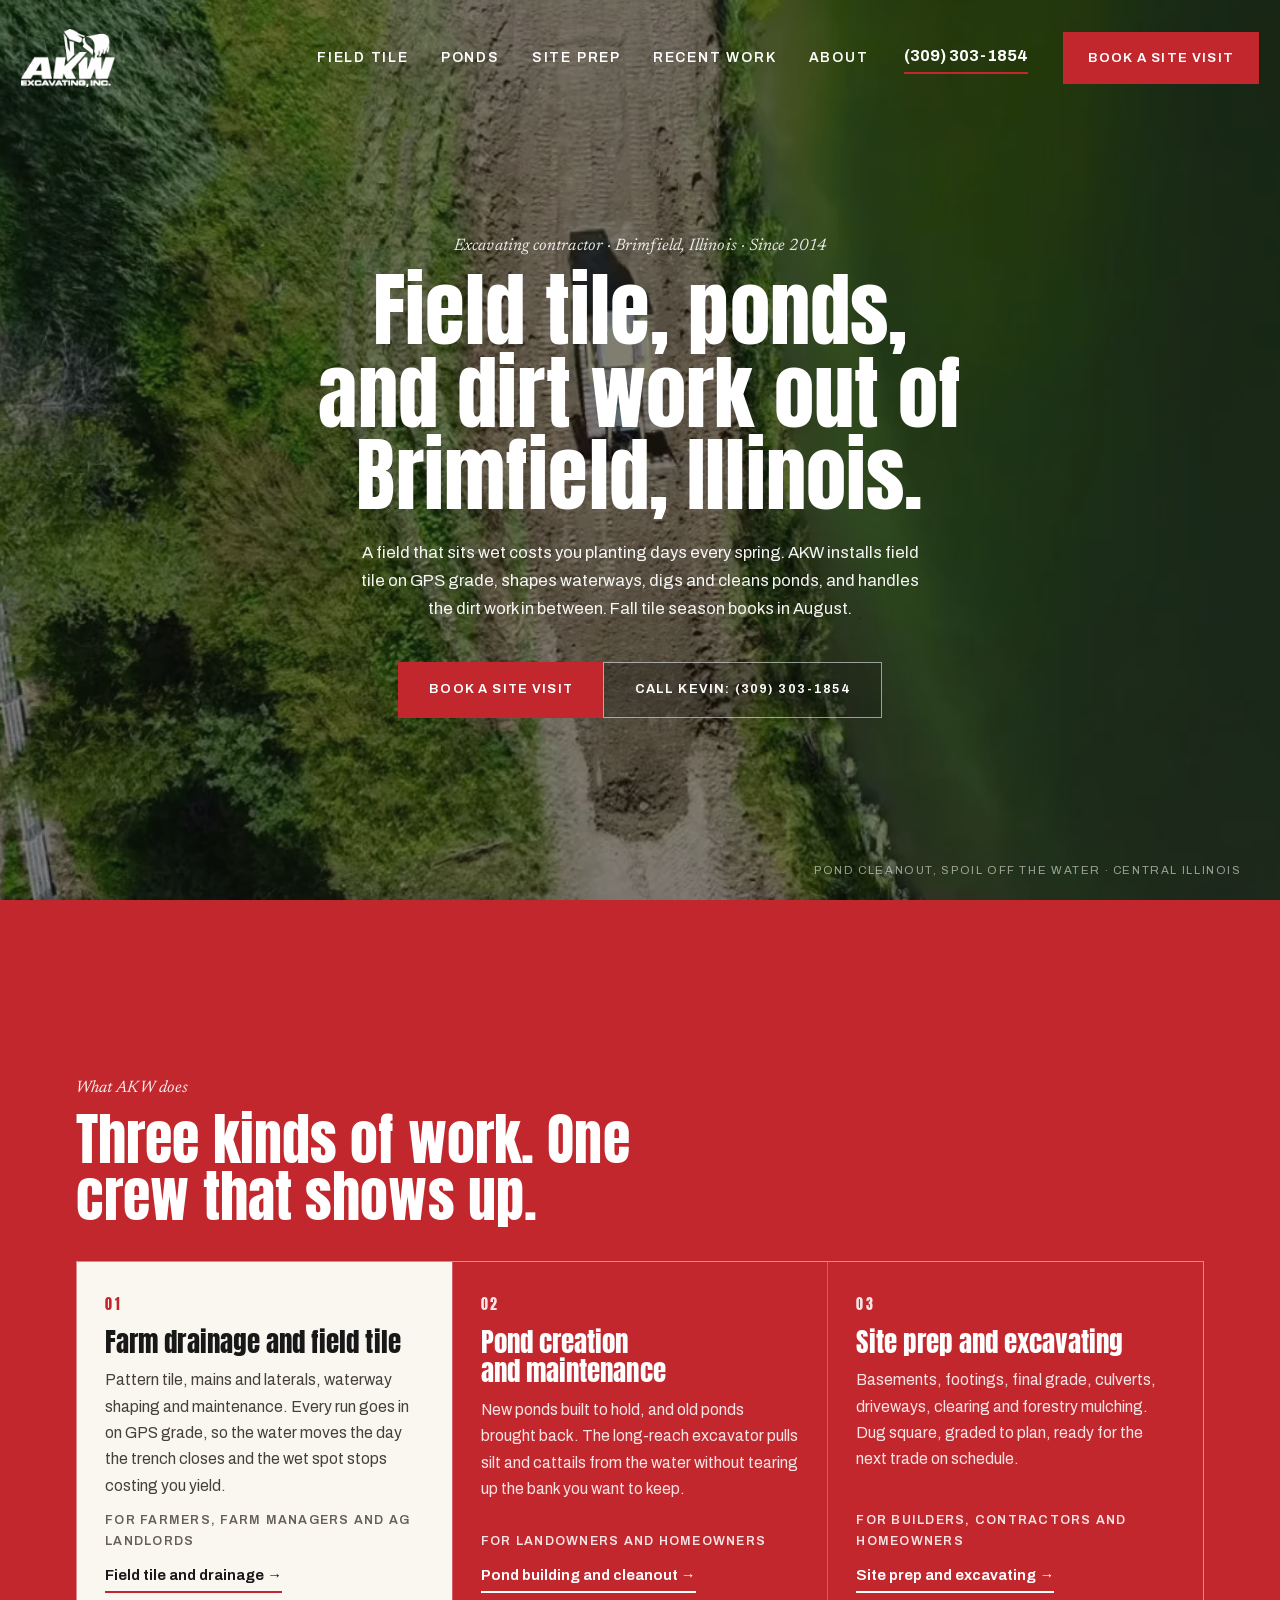
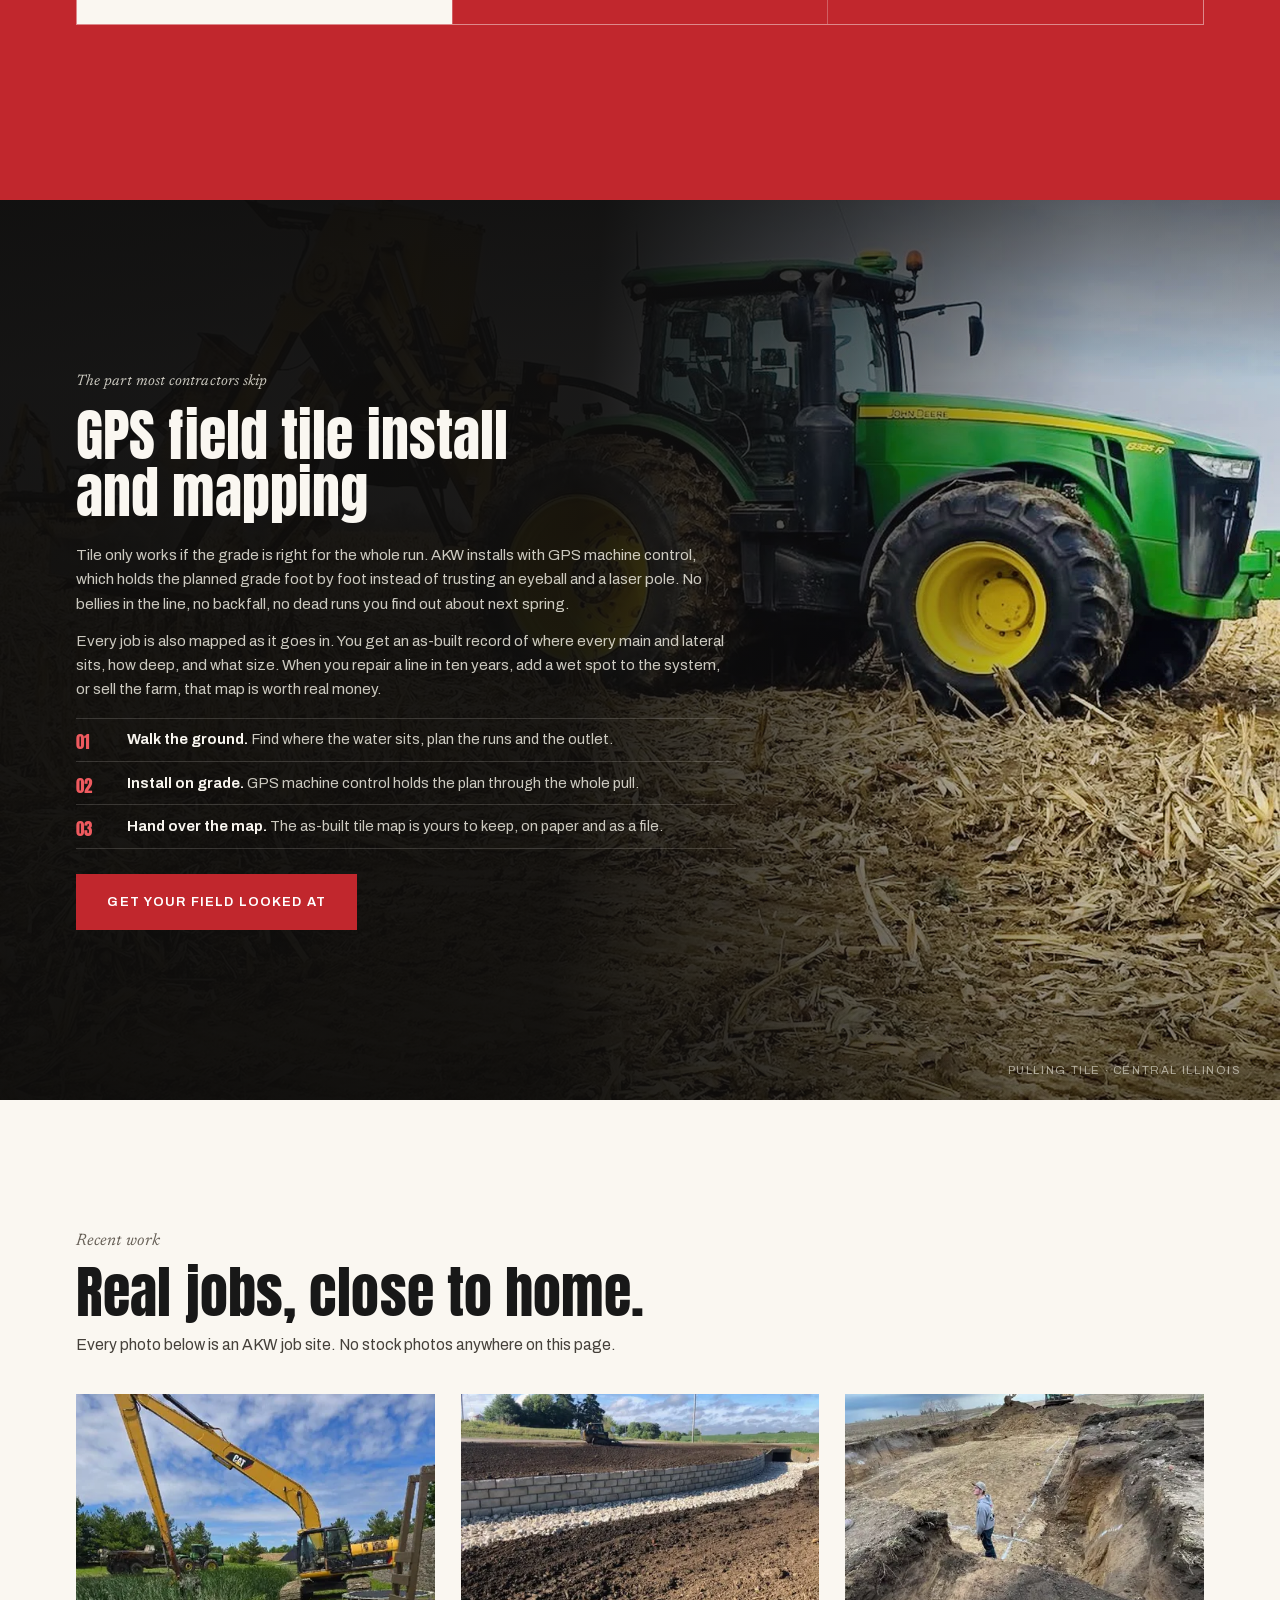
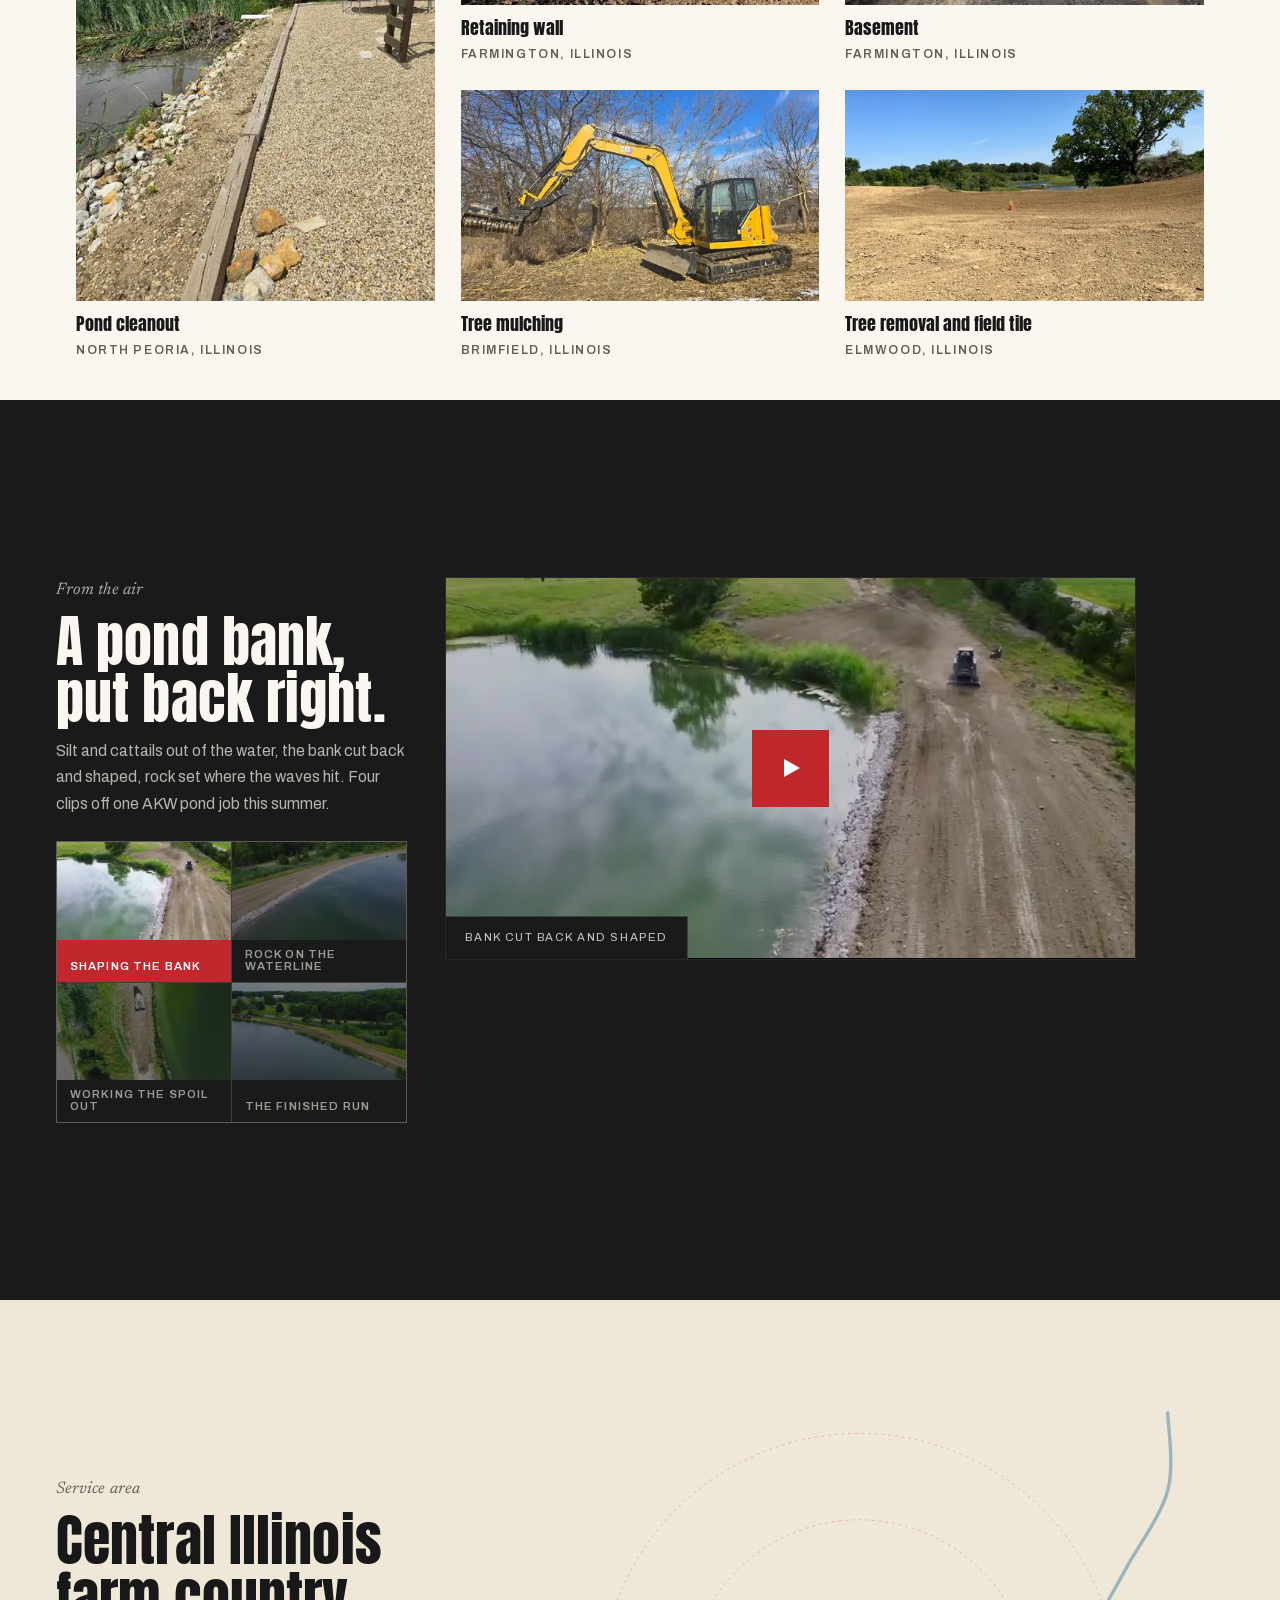
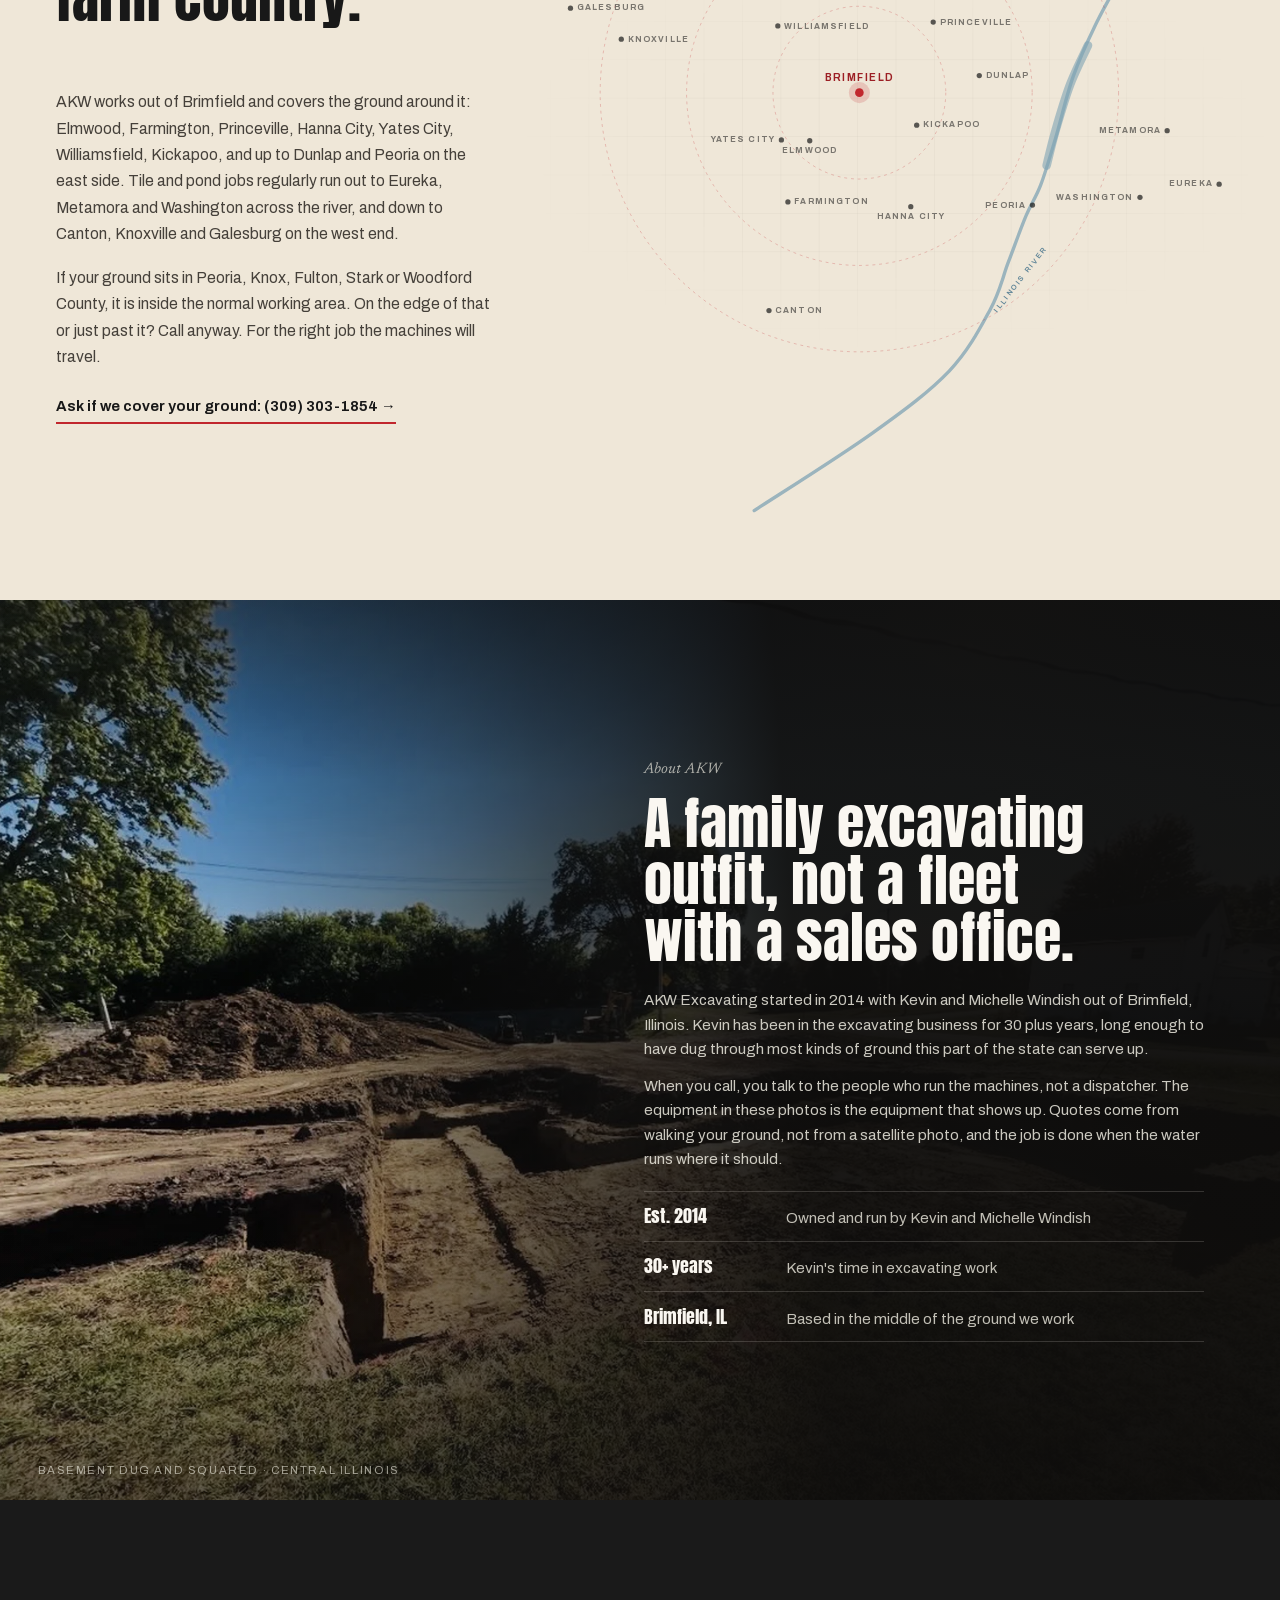
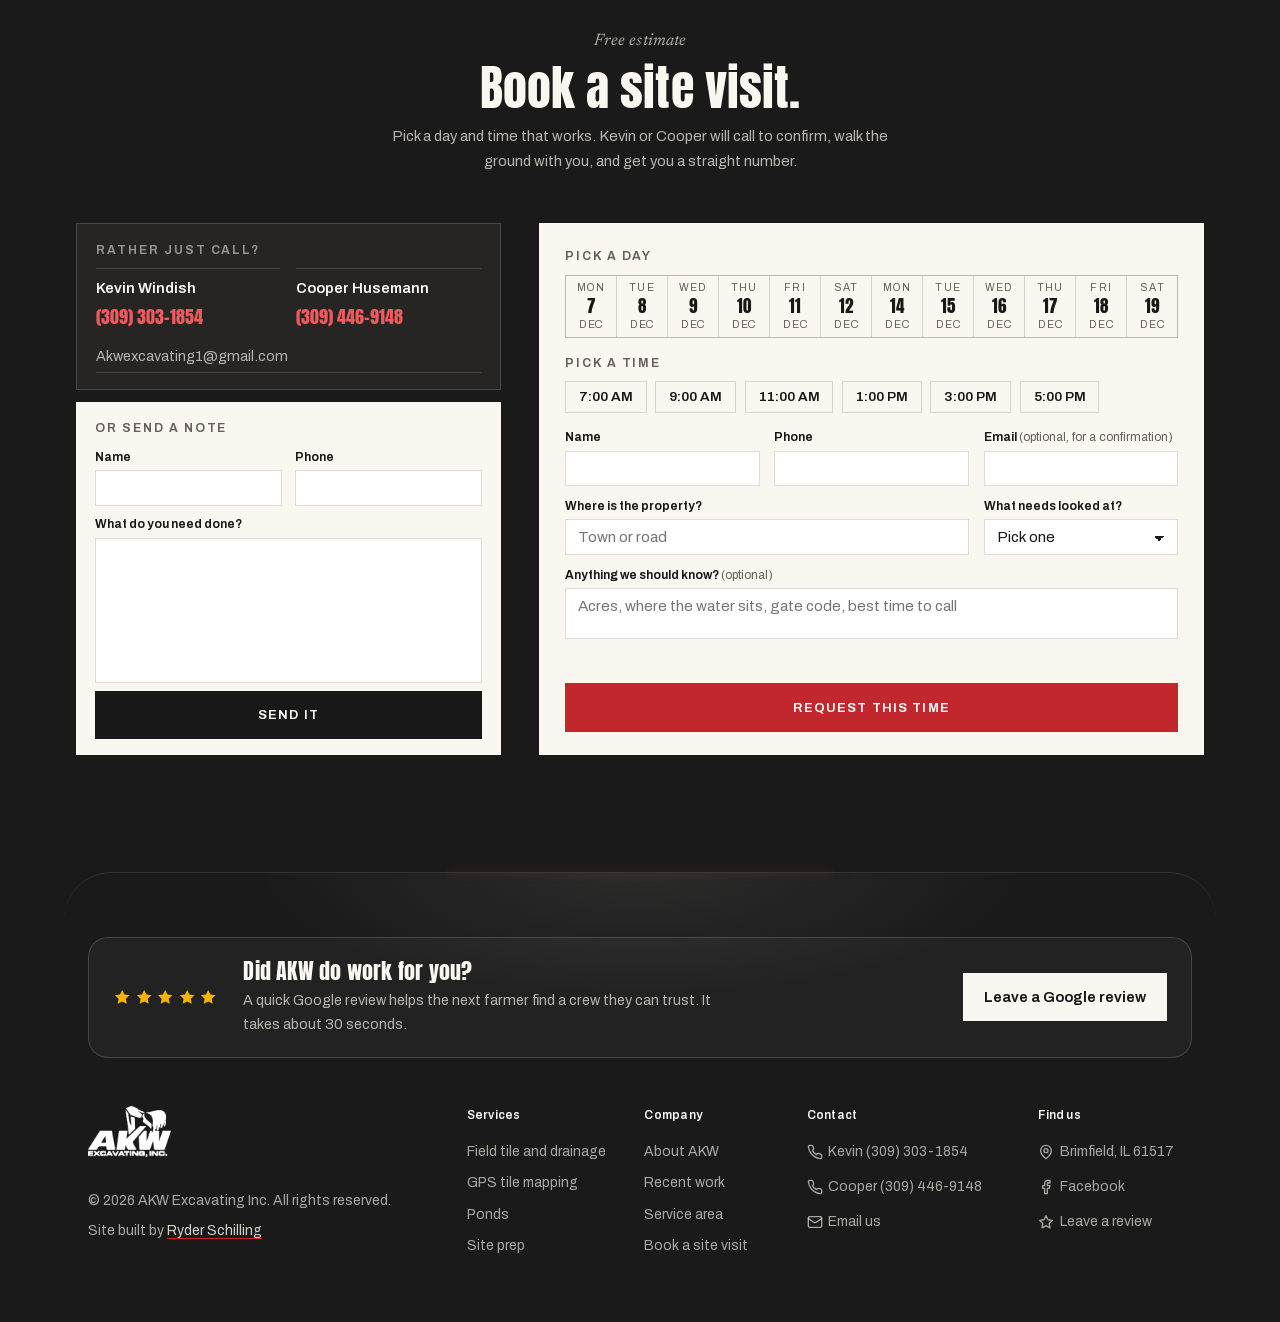
==== commit bcec02c9: "Add Google review prompt to footer on all pages, /review redirect, tidy booking town placeholder Co-" ====
--- a/index.html
+++ b/index.html
@@ -145,6 +145,7 @@
     "publisher": { "@id": "https://akw-excavating.vercel.app/#business" }
   }
   </script>
+  <script async src="https://pulse.ryderschilling.com/p.js" data-site="ps_akw"></script>
 </head>
 <body>
 <a class="skip" href="#main">Skip to content</a>
@@ -491,7 +492,7 @@
             </div>
             <div class="field">
               <label for="btown">Where is the property?</label>
-              <input id="btown" name="town" type="text" placeholder="Town or road, county" required>
+              <input id="btown" name="town" type="text" placeholder="Town or road" required>
             </div>
             <div class="field">
               <label for="btype">What needs looked at?</label>
@@ -563,6 +564,14 @@
 <footer class="sfoot">
   <div class="sfoot__panel">
     <div class="sfoot__line" aria-hidden="true"></div>
+    <div class="sfoot__review" data-fa style="--fa-d:0s">
+      <div class="sfoot__stars" aria-hidden="true"><svg viewBox="0 0 24 24"><path d="M12 2.5l2.94 6.1 6.56.9-4.8 4.6 1.2 6.6L12 17.5l-5.9 3.2 1.2-6.6-4.8-4.6 6.56-.9z"/></svg><svg viewBox="0 0 24 24"><path d="M12 2.5l2.94 6.1 6.56.9-4.8 4.6 1.2 6.6L12 17.5l-5.9 3.2 1.2-6.6-4.8-4.6 6.56-.9z"/></svg><svg viewBox="0 0 24 24"><path d="M12 2.5l2.94 6.1 6.56.9-4.8 4.6 1.2 6.6L12 17.5l-5.9 3.2 1.2-6.6-4.8-4.6 6.56-.9z"/></svg><svg viewBox="0 0 24 24"><path d="M12 2.5l2.94 6.1 6.56.9-4.8 4.6 1.2 6.6L12 17.5l-5.9 3.2 1.2-6.6-4.8-4.6 6.56-.9z"/></svg><svg viewBox="0 0 24 24"><path d="M12 2.5l2.94 6.1 6.56.9-4.8 4.6 1.2 6.6L12 17.5l-5.9 3.2 1.2-6.6-4.8-4.6 6.56-.9z"/></svg></div>
+      <div class="sfoot__rcopy">
+        <p class="sfoot__rtitle">Did AKW do work for you?</p>
+        <p class="sfoot__rsub">A quick Google review helps the next farmer find a crew they can trust. It takes about 30 seconds.</p>
+      </div>
+      <a class="sfoot__rbtn" href="https://g.page/r/CcS0IMLXIvmFEBM/review" target="_blank" rel="noopener" data-track="review">Leave a Google review<span class="sr-only"> (opens in a new tab)</span></a>
+    </div>
     <div class="sfoot__grid">
       <div class="sfoot__brand" data-fa style="--fa-d:0.1s">
         <a href="/" class="sfoot__logo" aria-label="AKW Excavating home"><img src="/assets/img/akw-logo-white.png" alt="AKW Excavating Inc" width="560" height="346" loading="lazy"></a>
@@ -601,6 +610,7 @@
           <ul class="sfoot__list">
             <li><a href="/#area"><svg class="sfoot__icon" viewBox="0 0 24 24" aria-hidden="true"><path d="M20 10c0 6-8 12-8 12s-8-6-8-12a8 8 0 0 1 16 0Z"/><circle cx="12" cy="10" r="3"/></svg>Brimfield, IL 61517</a></li>
             <li><a href="https://www.facebook.com/61577637825279" rel="noopener"><svg class="sfoot__icon" viewBox="0 0 24 24" aria-hidden="true"><path d="M18 2h-3a5 5 0 0 0-5 5v3H7v4h3v8h4v-8h3l1-4h-4V7a1 1 0 0 1 1-1h3z"/></svg>Facebook</a></li>
+            <li><a href="https://g.page/r/CcS0IMLXIvmFEBM/review" target="_blank" rel="noopener" data-track="review"><svg class="sfoot__icon" viewBox="0 0 24 24" aria-hidden="true"><path d="M12 2.5l2.94 6.1 6.56.9-4.8 4.6 1.2 6.6L12 17.5l-5.9 3.2 1.2-6.6-4.8-4.6 6.56-.9z"/></svg>Leave a review<span class="sr-only"> (opens in a new tab)</span></a></li>
           </ul>
         </div>
       </div>
--- a/styles.css
+++ b/styles.css
@@ -1469,3 +1469,75 @@
     opacity 0.8s ease var(--fa-d), filter 0.8s ease var(--fa-d), transform 0.8s ease var(--fa-d),
     color 0.25s ease, background-color 0.22s ease, border-color 0.22s ease, font-size 0.4s ease, padding 0.4s ease;
 }
+
+/* ---------- 09-21 compact booking on phones: less scrolling ---------- */
+@media (max-width: 700px) {
+  .book { padding: 3.2rem 0 3.6rem; }
+  .book .section-head { margin-bottom: 1.4rem; }
+  .book .section-sub { font-size: 0.92rem; }
+  .book__grid { gap: 1rem; }
+  .booking { padding: 1.1rem 0.95rem 1.2rem; }
+  .booking legend, .quickform__label, .phonecard__label { font-size: 0.68rem; margin-bottom: 0.55rem; }
+  .booking__dates { margin-bottom: 1rem; }
+  /* all 12 days in two rows of six */
+  .booking__days { grid-template-columns: repeat(6, 1fr); }
+  .day { padding: 0.42rem 0 0.46rem; min-height: 48px; }
+  .day__dow, .day__mon { font-size: 0.56rem; letter-spacing: 0.06em; }
+  .day__num { font-size: 1.05rem; line-height: 1.15; }
+  .booking__times { margin-bottom: 1rem; }
+  /* six times in two rows of three */
+  .booking__slots { display: grid; grid-template-columns: repeat(3, 1fr); gap: 0.4rem; }
+  .slot { padding: 0.55rem 0.2rem; font-size: 0.8rem; min-height: 40px; }
+  /* name + phone side by side, town + job type side by side */
+  .booking__fields { grid-template-columns: 1fr 1fr; gap: 0.65rem 0.6rem; margin-bottom: 0.9rem; }
+  .booking__fields .field:nth-child(3) { grid-column: 1 / -1; }
+  .field label { font-size: 0.74rem; margin-bottom: 0.22rem; }
+  .field label .opt { font-size: 0.7rem; }
+  /* 16px stops iOS from zooming into the field on tap */
+  .field input, .field select, .field textarea { padding: 0.55rem 0.65rem; font-size: 16px; }
+  .field select { padding-right: 1.7rem; text-overflow: ellipsis; }
+  .booking__fields textarea { min-height: 0; height: 4.2rem; }
+  .booking__picked { min-height: 0; margin-bottom: 0.4rem; font-size: 0.9rem; }
+  .booking__note { font-size: 0.76rem; margin-top: 0.55rem; }
+  .book__aside { gap: 0.8rem; }
+  .book__done { padding: 1.1rem; }
+  /* both numbers side by side */
+  .phonecard { padding: 1rem 0.95rem; display: grid; grid-template-columns: 1fr 1fr; column-gap: 0.8rem; }
+  .phonecard__label, .phonecard__mail { grid-column: 1 / -1; }
+  .phonecard__num { font-size: 0.8rem; padding: 0.5rem 0; }
+  .phonecard__num span { font-size: 1.05rem; }
+  .phonecard__mail { font-size: 0.82rem; margin-top: 0.5rem; }
+  .quickform { padding: 1rem 0.95rem; display: grid; grid-template-columns: 1fr 1fr; column-gap: 0.6rem; }
+  .quickform > *:not(.field), .quickform .field:nth-of-type(3) { grid-column: 1 / -1; }
+  .quickform .field { margin-bottom: 0.6rem; }
+  .quickform textarea { height: 4.2rem; }
+}
+@media (max-width: 359px) {
+  .booking__days { grid-template-columns: repeat(4, 1fr); }
+  .booking__fields, .quickform { grid-template-columns: 1fr; }
+}
+
+/* ---------- 09-21 Google review ask, top of the footer on every page ---------- */
+.sr-only { position: absolute; width: 1px; height: 1px; padding: 0; margin: -1px; overflow: hidden; clip: rect(0 0 0 0); white-space: nowrap; border: 0; }
+.sfoot__review {
+  width: 100%; display: grid; grid-template-columns: auto 1fr auto; align-items: center; gap: 1rem 1.6rem;
+  padding: 1.3rem 1.5rem; margin-bottom: 3rem;
+  border: 1px solid var(--line-light); border-radius: 1.25rem;
+  background: rgba(250, 247, 241, 0.04);
+}
+.sfoot__stars { display: flex; gap: 0.2rem; }
+.sfoot__stars svg { width: 1.15rem; height: 1.15rem; fill: #F4B400; }
+.sfoot__rtitle { font-family: var(--font-display); font-size: 1.35rem; letter-spacing: 0.01em; color: var(--bg); line-height: 1.15; }
+.sfoot__rsub { font-size: 0.9rem; color: rgba(244, 241, 230, 0.7); margin-top: 0.25rem; max-width: 56ch; }
+.sfoot__rbtn {
+  display: inline-flex; align-items: center; justify-content: center; min-height: 44px;
+  padding: 0.75rem 1.3rem; background: var(--bg); color: var(--ink);
+  font-weight: 650; font-size: 0.9rem; white-space: nowrap;
+  transition: background-color 0.2s ease, color 0.2s ease;
+}
+.sfoot__rbtn:hover { background: var(--accent); color: #fff; }
+@media (max-width: 767px) {
+  .sfoot__review { grid-template-columns: 1fr; gap: 0.7rem; padding: 1.1rem; margin-bottom: 2.2rem; text-align: left; }
+  .sfoot__rtitle { font-size: 1.2rem; }
+  .sfoot__rbtn { width: 100%; }
+}
